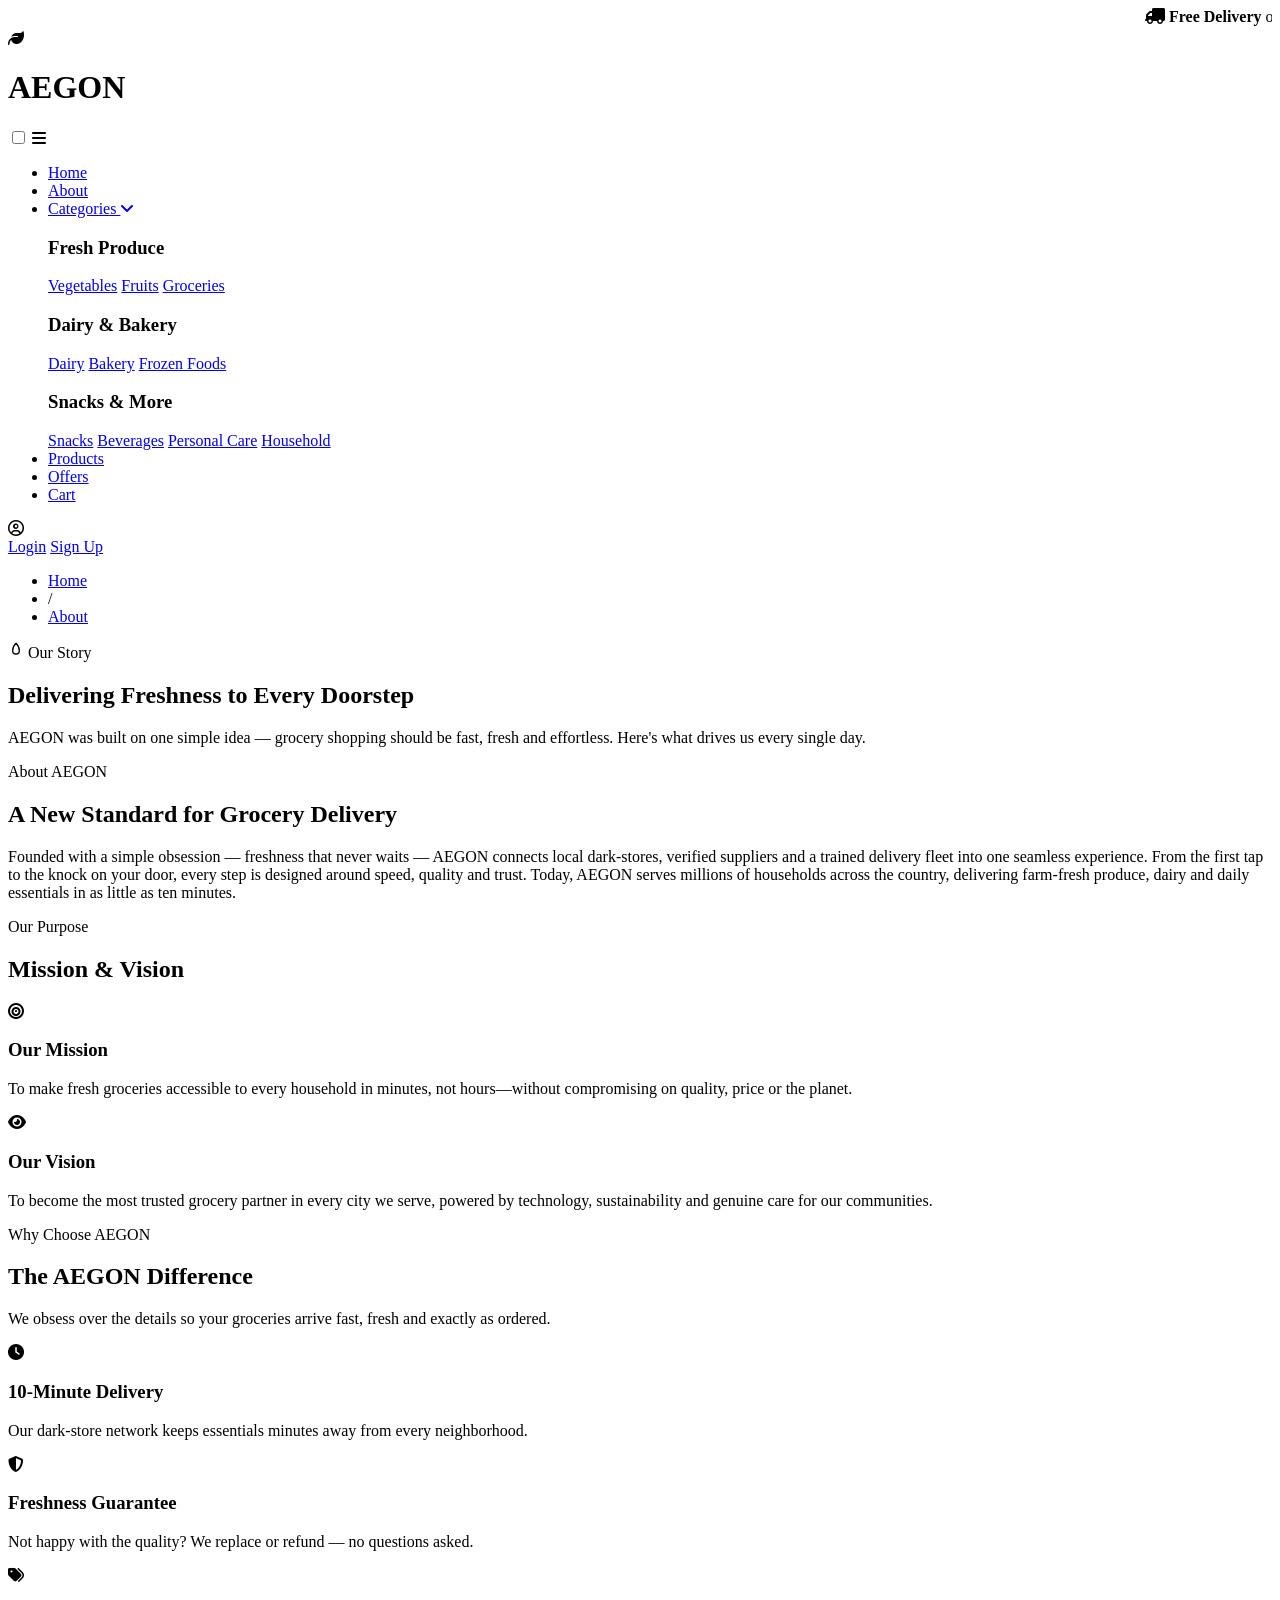
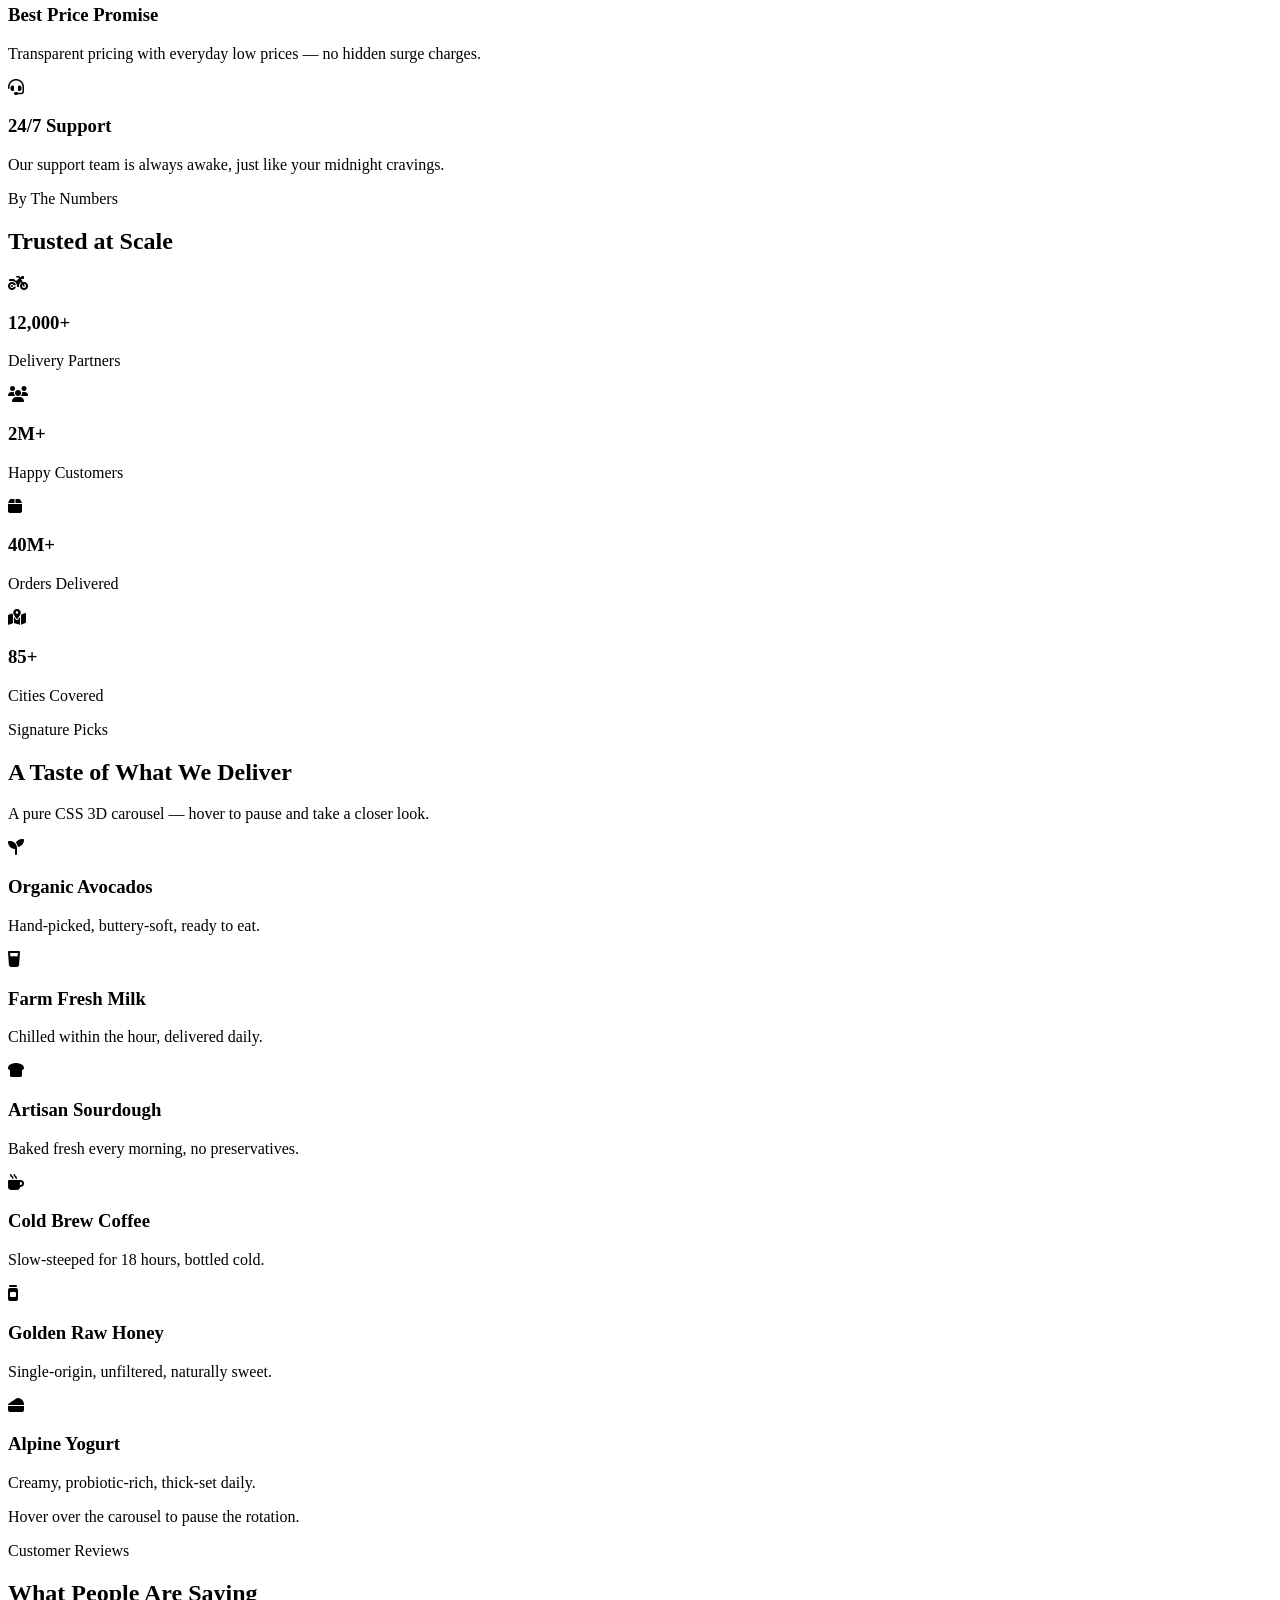
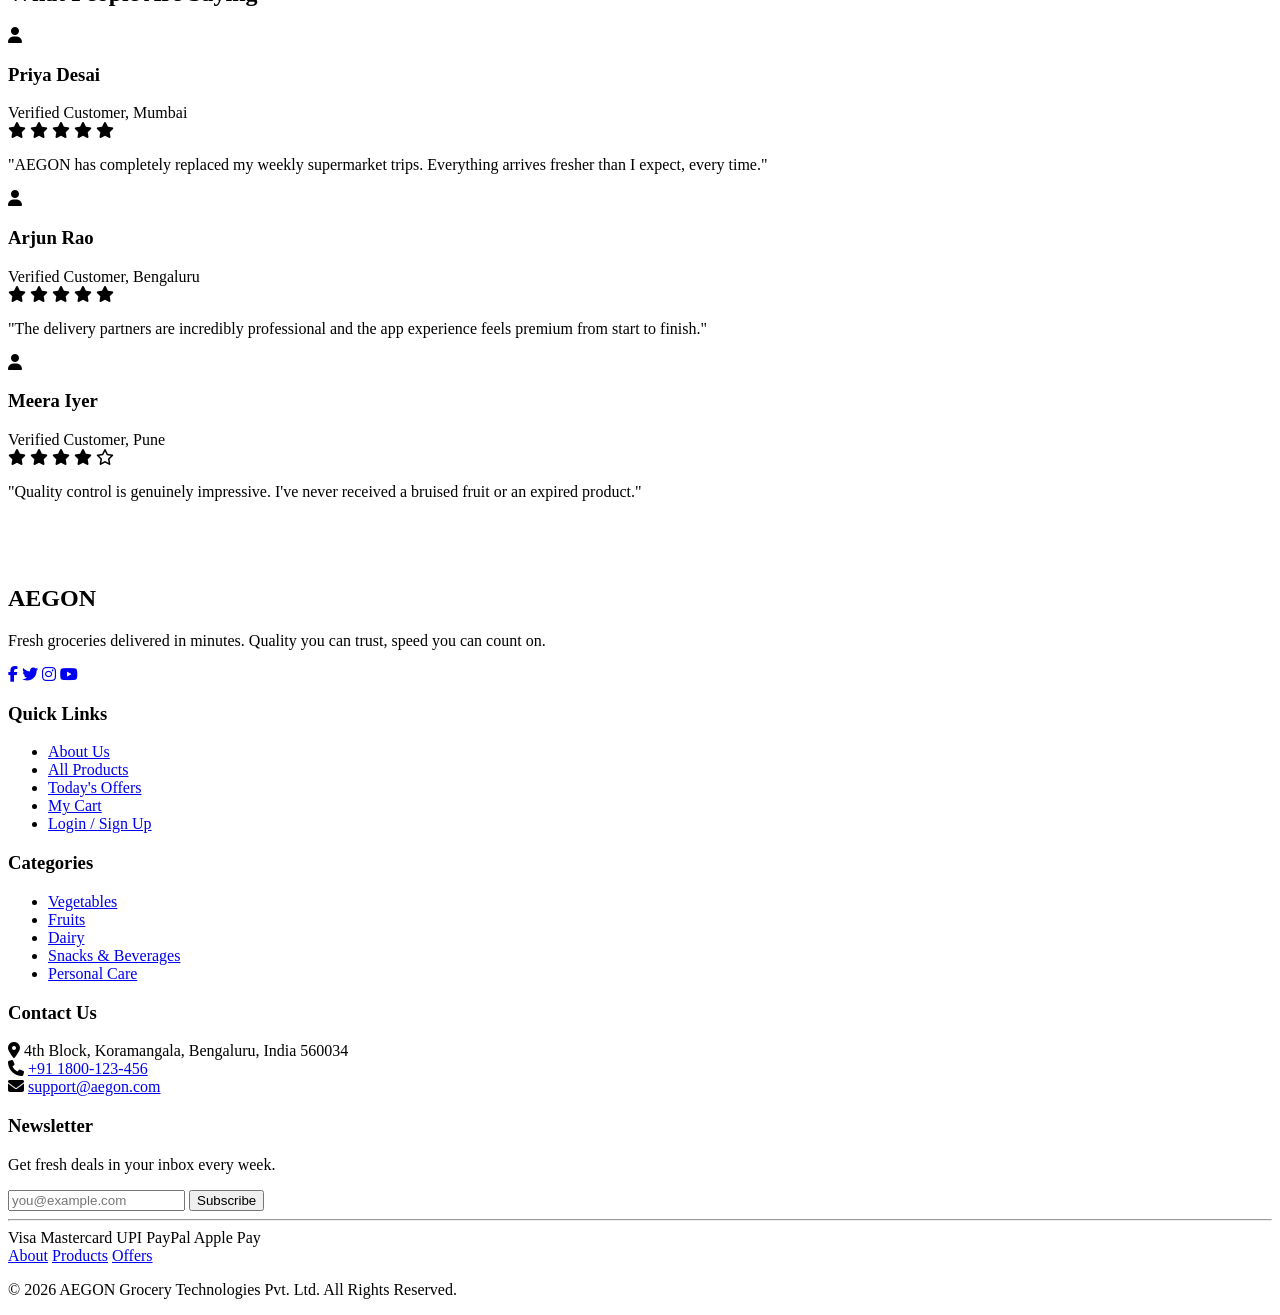
==== html/about.html @ 359d11b5 "added about page html" ====
<!DOCTYPE html>
<html lang="en">

<head>
    <meta charset="UTF-8">
    <meta name="viewport" content="width=device-width, initial-scale=1.0">
    <title>About | AEGON</title>

    <link rel="stylesheet" href="../css/about.css">

    <!-- Font Awesome -->
    <link rel="stylesheet" href="https://cdnjs.cloudflare.com/ajax/libs/font-awesome/6.6.0/css/all.min.css">
</head>

<body>

 <div class="announcement">

    <marquee>

      <i class="fa-solid fa-truck fa-flip-horizontal"></i>

      <strong>Free Delivery</strong>

      on your first order —

      use code

      <strong>WELCOME50</strong>

      for 50% OFF!

    </marquee>

  </div>

  <!-- Header -->

  <header>

    <div class="container">



      <div class="logo">

        <div class="logo-box">

          <i class="fa-solid fa-leaf"></i>

        </div>

        <h1>AEGON</h1>

      </div>


      <input type="checkbox" id="menu">

      <label for="menu" class="menu-btn">

        <i class="fa-solid fa-bars"></i>

      </label>

      <nav>

        <ul>

          <li><a class="active" href="#">Home</a></li>

          <li><a href="./about.html">About</a></li>

          <!-- Categories -->

          <li class="dropdown">

            <a href="#">

              Categories

              <i class="fa-solid fa-angle-down"></i>

            </a>

            <div class="mega-menu">

              <div class="column">

                <h3>Fresh Produce</h3>

                <a href="#">Vegetables</a>

                <a href="#">Fruits</a>

                <a href="#">Groceries</a>

              </div>

              <div class="column">

                <h3>Dairy & Bakery</h3>

                <a href="#">Dairy</a>

                <a href="#">Bakery</a>

                <a href="#">Frozen Foods</a>

              </div>

              <div class="column">

                <h3>Snacks & More</h3>

                <a href="#">Snacks</a>

                <a href="#">Beverages</a>

                <a href="#">Personal Care</a>

                <a href="#">Household</a>

              </div>

            </div>

          </li>

          <li><a href="#">Products</a></li>

          <li><a href="#">Offers</a></li>

          <li><a href="#">Cart</a></li>

        </ul>

      </nav>


      <div class="profile">

        <i class="fa-regular fa-circle-user"></i>

        <div class="profile-menu">

          <a href="#">Login</a>

          <a href="#">Sign Up</a>

        </div>

      </div>

    </div>

  </header>    


    <section class="page-banner" aria-labelledby="about-hero-title">

        <div class="floating-shapes" aria-hidden="true">
            <span class="anim-float-slow shape-primary"></span>
            <span class="anim-float shape-accent"></span>
        </div>

        <div class="container2">

            <ul class="breadcrumb">
                <li><a href="index.html">Home</a></li>
                <li>/</li>
                <li><a href="#about" class="active">About</a></li>
            </ul>

            <div class="hero-eyebrow">
                <svg xmlns="http://www.w3.org/2000/svg" width="16" height="16" viewBox="0 0 24 24" fill="none"
                    stroke="currentColor" stroke-width="2" stroke-linecap="round" stroke-linejoin="round">
                    <path d="M12 2C8 6 7 10 7 13a5 5 0 0 0 10 0c0-3-1-7-5-11z" />
                </svg>

                <span>Our Story</span>
            </div>

            <h1 id="about-hero-title">
                Delivering
                <span class="text-gradient">Freshness</span>
                to Every Doorstep
            </h1>

            <p>
                AEGON was built on one simple idea — grocery shopping should be fast,
                fresh and effortless. Here's what drives us every single day.
            </p>

        </div>

    </section>


    <section class="section" id="about-aegon">

        <div class="container2">

            <div class="section-head">

                <span class="eyebrow">About AEGON</span>

                <h2>A New Standard for Grocery Delivery</h2>

                <p>
                    Founded with a simple obsession — freshness that never waits —
                    AEGON connects local dark-stores, verified suppliers and a trained
                    delivery fleet into one seamless experience. From the first tap to
                    the knock on your door, every step is designed around speed,
                    quality and trust. Today, AEGON serves millions of households
                    across the country, delivering farm-fresh produce, dairy and daily
                    essentials in as little as ten minutes.
                </p>

            </div>

        </div>

    </section>

    <section class="mission-section" id="mission-vision">

        <div class="container2">

            <div class="section-head">
                <span class="eyebrow">Our Purpose</span>
                <h2>Mission & Vision</h2>
            </div>

            <div class="mission-vision">

                <!-- Mission -->

                <div class="card">

                    <div class="icon">
                        <i class="fa-solid fa-bullseye"></i>
                    </div>

                    <h3>Our Mission</h3>

                    <p>
                        To make fresh groceries accessible to every household
                        in minutes, not hours—without compromising on quality,
                        price or the planet.
                    </p>

                </div>

                <!-- Vision -->

                <div class="cards">

                    <div class="icon">
                        <i class="fa-solid fa-eye"></i>
                    </div>

                    <h3>Our Vision</h3>

                    <p>
                        To become the most trusted grocery partner in every city
                        we serve, powered by technology, sustainability and
                        genuine care for our communities.
                    </p>

                </div>

            </div>

        </div>

    </section>


    <section class="why-section" id="why-us">

        <div class="container2">

            <div class="section-head">

                <span class="eyebrow">Why Choose AEGON</span>

                <h2>The AEGON Difference</h2>

                <p>
                    We obsess over the details so your groceries arrive
                    fast, fresh and exactly as ordered.
                </p>

            </div>

            <div class="feature-grid">

                <div class="feature-card">

                    <div class="feature-icon">
                        <i class="fa-solid fa-clock"></i>
                    </div>

                    <h3>10-Minute Delivery</h3>

                    <p>
                        Our dark-store network keeps essentials minutes
                        away from every neighborhood.
                    </p>

                </div>

                <div class="feature-card">

                    <div class="feature-icon">
                        <i class="fa-solid fa-shield-halved"></i>
                    </div>

                    <h3>Freshness Guarantee</h3>

                    <p>
                        Not happy with the quality? We replace or refund —
                        no questions asked.
                    </p>

                </div>

                <div class="feature-card">

                    <div class="feature-icon">
                        <i class="fa-solid fa-tags"></i>
                    </div>

                    <h3>Best Price Promise</h3>

                    <p>
                        Transparent pricing with everyday low prices —
                        no hidden surge charges.
                    </p>

                </div>

                <div class="feature-card">

                    <div class="feature-icon">
                        <i class="fa-solid fa-headset"></i>
                    </div>

                    <h3>24/7 Support</h3>

                    <p>
                        Our support team is always awake,
                        just like your midnight cravings.
                    </p>

                </div>

            </div>

        </div>

    </section>


    <section class="stats-section" id="stats">

        <div class="container2">

            <div class="section-head">

                <span class="eyebrow">By The Numbers</span>

                <h2>Trusted at Scale</h2>

            </div>

            <div class="stats-grid">

                <div class="stat-card">

                    <div class="stat-icon">
                        <i class="fa-solid fa-motorcycle"></i>
                    </div>

                    <h3>12,000+</h3>

                    <p>Delivery Partners</p>

                </div>

                <div class="stat-card">

                    <div class="stat-icon">
                        <i class="fa-solid fa-users"></i>
                    </div>

                    <h3>2M+</h3>

                    <p>Happy Customers</p>

                </div>

                <div class="stat-card">

                    <div class="stat-icon">
                        <i class="fa-solid fa-box"></i>
                    </div>

                    <h3>40M+</h3>

                    <p>Orders Delivered</p>

                </div>

                <div class="stat-card">

                    <div class="stat-icon">
                        <i class="fa-solid fa-map-location-dot"></i>
                    </div>

                    <h3>85+</h3>

                    <p>Cities Covered</p>

                </div>

            </div>

        </div>

    </section>


    <section class="signature-section" id="signature-picks">

        <div class="container2">

            <div class="section-head">

                <span class="eyebrow">Signature Picks</span>

                <h2>A Taste of What We Deliver</h2>

                <p>
                    A pure CSS 3D carousel — hover to pause and
                    take a closer look.
                </p>

            </div>

            <div class="carousel">

                <div class="carousel-box">

                    <div class="carousel-card">
                        <i class="fa-solid fa-seedling"></i>
                        <h3>Organic Avocados</h3>
                        <p>Hand-picked, buttery-soft, ready to eat.</p>
                    </div>

                    <div class="carousel-card">
                        <i class="fa-solid fa-glass-water"></i>
                        <h3>Farm Fresh Milk</h3>
                        <p>Chilled within the hour, delivered daily.</p>
                    </div>

                    <div class="carousel-card">
                        <i class="fa-solid fa-bread-slice"></i>
                        <h3>Artisan Sourdough</h3>
                        <p>Baked fresh every morning, no preservatives.</p>
                    </div>

                    <div class="carousel-card">
                        <i class="fa-solid fa-mug-hot"></i>
                        <h3>Cold Brew Coffee</h3>
                        <p>Slow-steeped for 18 hours, bottled cold.</p>
                    </div>

                    <div class="carousel-card">
                        <i class="fa-solid fa-jar"></i>
                        <h3>Golden Raw Honey</h3>
                        <p>Single-origin, unfiltered, naturally sweet.</p>
                    </div>

                    <div class="carousel-card">
                        <i class="fa-solid fa-cheese"></i>
                        <h3>Alpine Yogurt</h3>
                        <p>Creamy, probiotic-rich, thick-set daily.</p>
                    </div>

                </div>

            </div>

            <p class="carousel-hint">
                Hover over the carousel to pause the rotation.
            </p>

        </div>

    </section>


    <section class="reviews-section" id="reviews">

        <div class="container2">

            <div class="section-head">

                <span class="eyebrow">Customer Reviews</span>

                <h2>What People Are Saying</h2>

            </div>

            <div class="review-grid">

                <!-- Review 1 -->

                <div class="review-card">

                    <div class="review-header">

                        <div class="review-avatar">
                            <i class="fa-solid fa-user"></i>
                        </div>

                        <div>
                            <h3>Priya Desai</h3>
                            <span>Verified Customer, Mumbai</span>
                        </div>

                    </div>

                    <div class="review-stars">
                        <i class="fa-solid fa-star"></i>
                        <i class="fa-solid fa-star"></i>
                        <i class="fa-solid fa-star"></i>
                        <i class="fa-solid fa-star"></i>
                        <i class="fa-solid fa-star"></i>
                    </div>

                    <p>
                        "AEGON has completely replaced my weekly supermarket trips.
                        Everything arrives fresher than I expect, every time."
                    </p>

                </div>

                <!-- Review 2 -->

                <div class="review-card">

                    <div class="review-header">

                        <div class="review-avatar">
                            <i class="fa-solid fa-user"></i>
                        </div>

                        <div>
                            <h3>Arjun Rao</h3>
                            <span>Verified Customer, Bengaluru</span>
                        </div>

                    </div>

                    <div class="review-stars">
                        <i class="fa-solid fa-star"></i>
                        <i class="fa-solid fa-star"></i>
                        <i class="fa-solid fa-star"></i>
                        <i class="fa-solid fa-star"></i>
                        <i class="fa-solid fa-star"></i>
                    </div>

                    <p>
                        "The delivery partners are incredibly professional and
                        the app experience feels premium from start to finish."
                    </p>

                </div>

                <!-- Review 3 -->

                <div class="review-card">

                    <div class="review-header">

                        <div class="review-avatar">
                            <i class="fa-solid fa-user"></i>
                        </div>

                        <div>
                            <h3>Meera Iyer</h3>
                            <span>Verified Customer, Pune</span>
                        </div>

                    </div>

                    <div class="review-stars">
                        <i class="fa-solid fa-star"></i>
                        <i class="fa-solid fa-star"></i>
                        <i class="fa-solid fa-star"></i>
                        <i class="fa-solid fa-star"></i>
                        <i class="fa-regular fa-star"></i>
                    </div>

                    <p>
                        "Quality control is genuinely impressive.
                        I've never received a bruised fruit or an expired product."
                    </p>

                </div>

            </div>

        </div>

    </section>


    <footer class="footer">
    <a href="#top" class="back-to-top" aria-label="Back to top">
    <svg class="icon" width="20" height="20" aria-hidden="true" style="transform:rotate(-90deg);"><use href="#icon-arrow-right"></use></svg>
  </a>

    <div class="container2 footer-grid">

      <!-- Logo -->

      <div class="footer-col">

        <div class="footer-logo">
          <span class="navbar__brand-mark" aria-hidden="true">
            <svg class="icon" width="20" height="20"><use href="#icon-leaf"></use></svg>
          </span>
          <h2>AEGON</h2>
        </div>

        <p>
          Fresh groceries delivered in minutes.
          Quality you can trust, speed you can count on.
        </p>

        <div class="social-links">

          <a href="#"><i class="fab fa-facebook-f"></i></a>

          <a href="#"><i class="fab fa-twitter"></i></a>

          <a href="#"><i class="fab fa-instagram"></i></a>

          <a href="#"><i class="fab fa-youtube"></i></a>

        </div>

      </div>

      <!-- Quick Links -->

      <div class="footer-col">

        <h3>Quick Links</h3>

        <ul>

          <li><a href="about.html">About Us</a></li>

          <li><a href="products.html">All Products</a></li>

          <li><a href="offer.html">Today's Offers</a></li>

          <li><a href="cart.html">My Cart</a></li>

          <li><a href="login.html">Login / Sign Up</a></li>

        </ul>

      </div>

      <!-- Categories -->

      <div class="footer-col">

        <h3>Categories</h3>

        <ul>

          <li><a href="#">Vegetables</a></li>

          <li><a href="#">Fruits</a></li>

          <li><a href="#">Dairy</a></li>

          <li><a href="#">Snacks & Beverages</a></li>

          <li><a href="#">Personal Care</a></li>

        </ul>

      </div>

      <!-- Contact -->

      <div class="footer-col">

        <h3>Contact Us</h3>

        <div class="contact-item">

          <i class="fa-solid fa-location-dot"></i>

          <span>
            4th Block, Koramangala,
            Bengaluru, India 560034
          </span>

        </div>

        <div class="contact-item">

          <i class="fa-solid fa-phone"></i>

          <a href="tel:+911800123456">
            +91 1800-123-456
          </a>

        </div>

        <div class="contact-item">

          <i class="fa-solid fa-envelope"></i>

          <a href="mailto:support@aegon.com">
            support@aegon.com
          </a>

        </div>

      </div>

      <!-- Newsletter -->

      <div class="footer-col">

        <h3>Newsletter</h3>

        <p>Get fresh deals in your inbox every week.</p>

        <form class="newsletter">

          <input type="email" placeholder="you@example.com" required>

          <button type="submit">
            Subscribe
          </button>

        </form>

      </div>

    </div>

    <hr>

    <div class="container2 footer-bottom">

      <div class="payments">

        <span>Visa</span>

        <span>Mastercard</span>

        <span>UPI</span>

        <span>PayPal</span>

        <span>Apple Pay</span>

      </div>

      <div class="footer-menu">

        <a href="about.html">About</a>

        <a href="products.html">Products</a>

        <a href="offer.html">Offers</a>

      </div>

      <p>
        © 2026 AEGON Grocery Technologies Pvt. Ltd.
        All Rights Reserved.
      </p>

    </div>

  </footer>


</body>

</html>
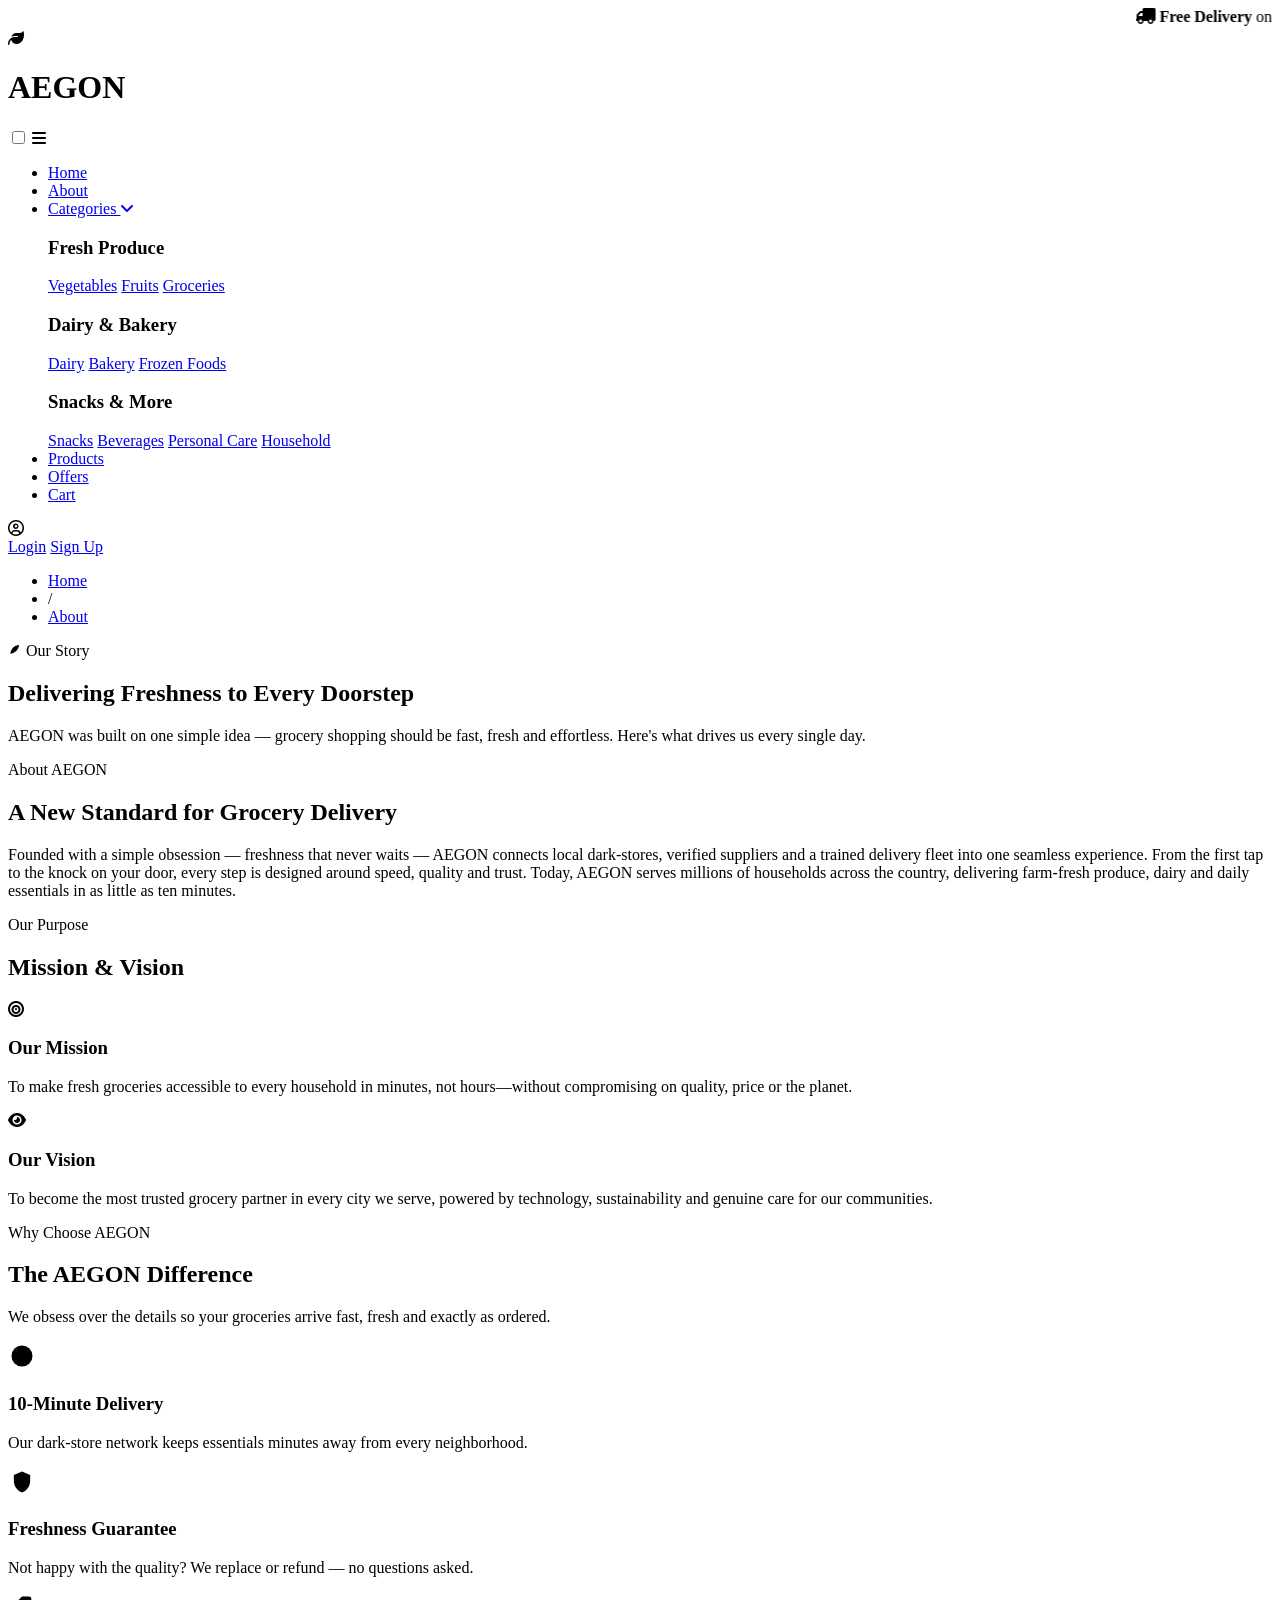
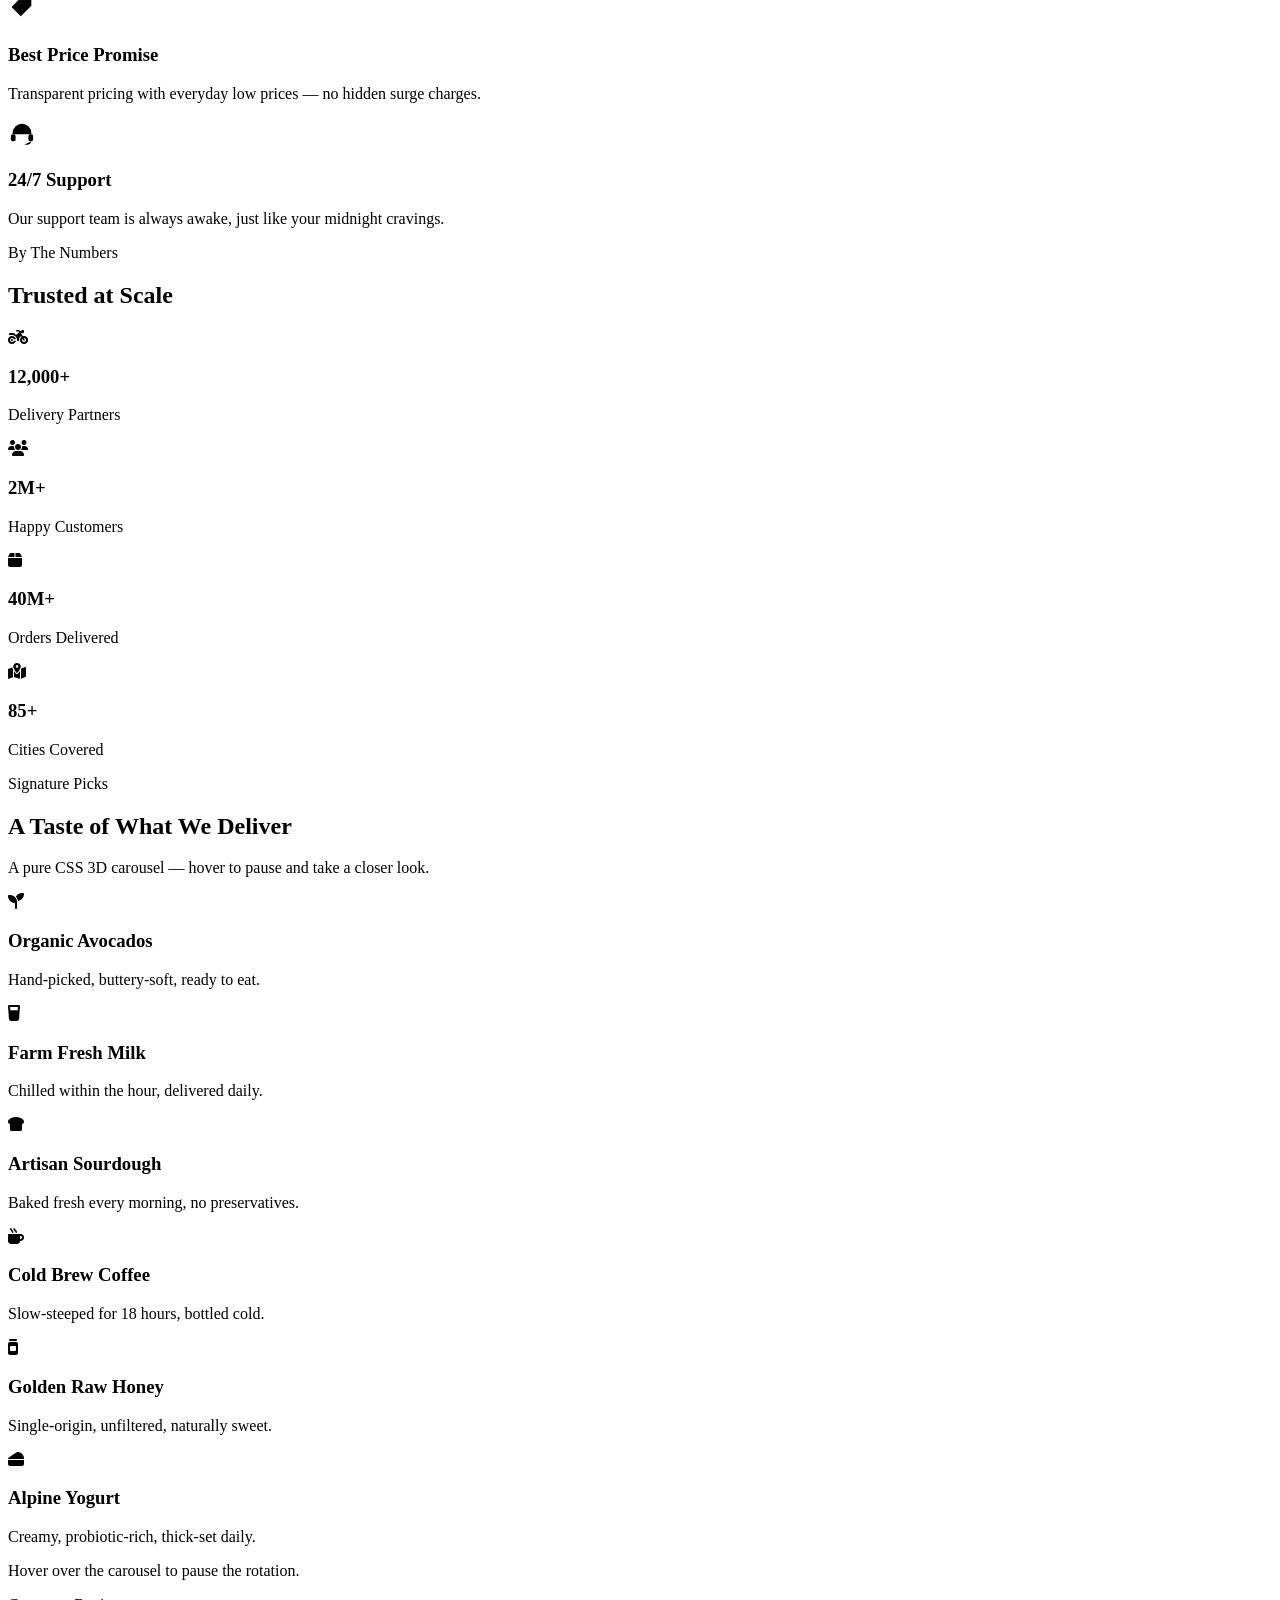
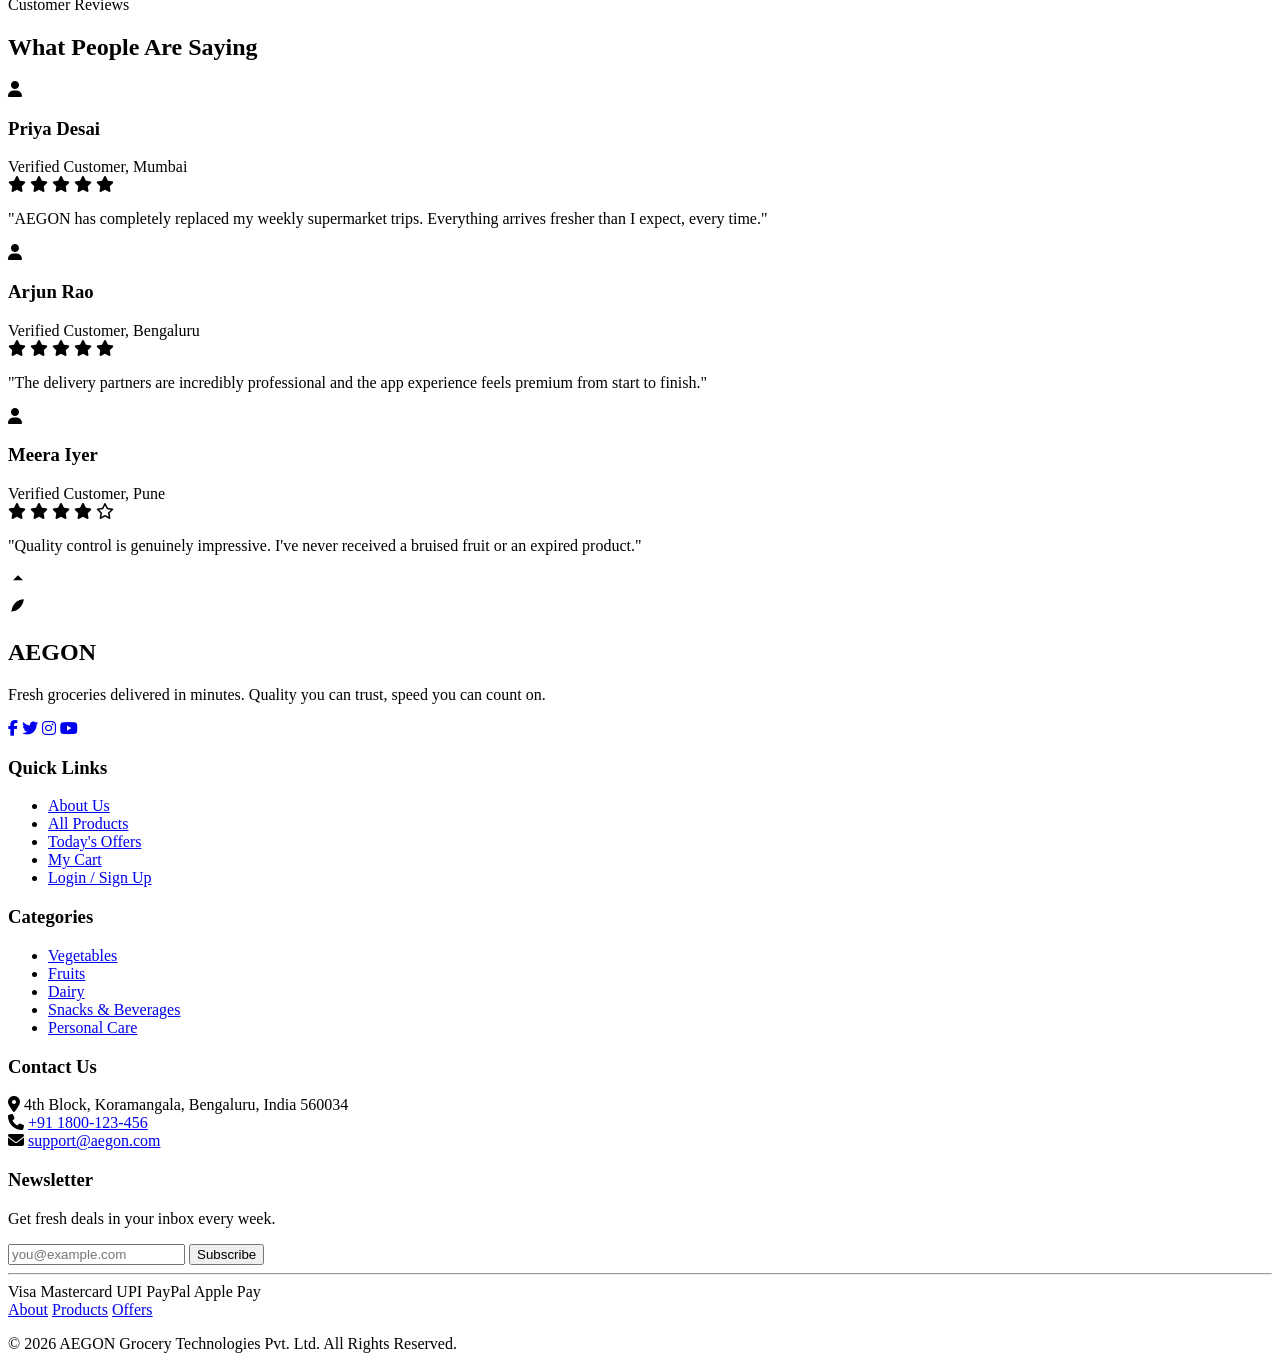
==== commit d0236e7c: "added html page" ====
--- a/html/about.html
+++ b/html/about.html
@@ -11,150 +11,290 @@
     <!-- Font Awesome -->
     <link rel="stylesheet" href="https://cdnjs.cloudflare.com/ajax/libs/font-awesome/6.6.0/css/all.min.css">
 </head>
+<svg style="position:absolute; width:0; height:0; overflow:hidden;">
+    <defs>
+        <symbol id="icon-location" viewBox="0 0 24 24">
+            <path d="M12 21s7-7.2 7-12a7 7 0 1 0-14 0c0 4.8 7 12 7 12Z" />
+            <circle cx="12" cy="9" r="2.5" />
+        </symbol>
+        <symbol id="icon-chevron-down" viewBox="0 0 24 24">
+            <path d="M6 9l6 6 6-6" />
+        </symbol>
+        <symbol id="icon-search" viewBox="0 0 24 24">
+            <circle cx="11" cy="11" r="7" />
+            <path d="M21 21l-4.3-4.3" />
+        </symbol>
+        <symbol id="icon-heart" viewBox="0 0 24 24">
+            <path
+                d="M12 20.5s-7.5-4.6-9.8-9.2C.6 7.8 2.4 4 6.2 4c2.1 0 3.6 1.2 4.5 2.6C11.5 5.2 13 4 15.1 4c3.8 0 5.6 3.8 4 7.3-2.3 4.6-9.8 9.2-9.8 9.2Z" />
+        </symbol>
+        <symbol id="icon-cart" viewBox="0 0 24 24">
+            <circle cx="9" cy="21" r="1.4" />
+            <circle cx="18" cy="21" r="1.4" />
+            <path d="M2 3h2l2.6 12.6a2 2 0 0 0 2 1.6h8.8a2 2 0 0 0 2-1.6L21 8H6" />
+        </symbol>
+        <symbol id="icon-user" viewBox="0 0 24 24">
+            <circle cx="12" cy="8" r="4" />
+            <path d="M4 21c1.5-4.5 5-6 8-6s6.5 1.5 8 6" />
+        </symbol>
+        <symbol id="icon-star" viewBox="0 0 24 24">
+            <path d="M12 2.5l2.9 6 6.6.8-4.8 4.6 1.2 6.6L12 17.6l-5.9 3 1.2-6.6-4.8-4.6 6.6-.8Z" />
+        </symbol>
+        <symbol id="icon-menu" viewBox="0 0 24 24">
+            <path d="M3 6h18M3 12h18M3 18h18" />
+        </symbol>
+        <symbol id="icon-close" viewBox="0 0 24 24">
+            <path d="M6 6l12 12M18 6L6 18" />
+        </symbol>
+        <symbol id="icon-check" viewBox="0 0 24 24">
+            <path d="M5 13l4 4L19 7" />
+        </symbol>
+        <symbol id="icon-truck" viewBox="0 0 24 24">
+            <path d="M2 7h11v9H2z" />
+            <path d="M13 10h4l4 3v3h-8z" />
+            <circle cx="7" cy="18" r="1.6" />
+            <circle cx="17.5" cy="18" r="1.6" />
+        </symbol>
+        <symbol id="icon-shield" viewBox="0 0 24 24">
+            <path d="M12 3l7 3v5c0 5-3 8.5-7 10-4-1.5-7-5-7-10V6Z" />
+            <path d="M9 12l2 2 4-4" />
+        </symbol>
+        <symbol id="icon-tag" viewBox="0 0 24 24">
+            <path d="M12 3h6a2 2 0 0 1 2 2v6l-9 9-8-8 9-9Z" />
+            <circle cx="15" cy="7" r="1.4" />
+        </symbol>
+        <symbol id="icon-headset" viewBox="0 0 24 24">
+            <path d="M4 13v-1a8 8 0 0 1 16 0v1" />
+            <rect x="2.5" y="13" width="4" height="6" rx="1.5" />
+            <rect x="17.5" y="13" width="4" height="6" rx="1.5" />
+            <path d="M20 19a4 4 0 0 1-4 3h-2" />
+        </symbol>
+        <symbol id="icon-instagram" viewBox="0 0 24 24">
+            <rect x="3" y="3" width="18" height="18" rx="5" />
+            <circle cx="12" cy="12" r="4" />
+            <circle cx="17.3" cy="6.7" r="1" />
+        </symbol>
+        <symbol id="icon-facebook" viewBox="0 0 24 24">
+            <path d="M14 9h3V5h-3a4 4 0 0 0-4 4v2H7v4h3v6h4v-6h3l1-4h-4v-2c0-.6.4-1 1-1Z" />
+        </symbol>
+        <symbol id="icon-twitter" viewBox="0 0 24 24">
+            <path
+                d="M21 5.5c-.8.4-1.6.6-2.5.8a4.3 4.3 0 0 0-7.3 3.9A12.2 12.2 0 0 1 2.5 4.9a4.3 4.3 0 0 0 1.3 5.7c-.7 0-1.4-.2-2-.5v.1a4.3 4.3 0 0 0 3.4 4.2c-.6.2-1.3.2-2 .1a4.3 4.3 0 0 0 4 3A8.6 8.6 0 0 1 1 19.5 12.2 12.2 0 0 0 7.6 21.5c7.9 0 12.3-6.6 12.3-12.3v-.6c.8-.6 1.6-1.4 2.1-2.3Z" />
+        </symbol>
+        <symbol id="icon-youtube" viewBox="0 0 24 24">
+            <rect x="2" y="5" width="20" height="14" rx="4" />
+            <path d="M10 9l6 3-6 3Z" />
+        </symbol>
+        <symbol id="icon-apple" viewBox="0 0 24 24">
+            <path
+                d="M16.4 2.4c.1 1-.3 2-.9 2.7-.6.7-1.6 1.3-2.6 1.2-.1-1 .4-2 1-2.7.6-.7 1.6-1.2 2.5-1.2ZM19.8 17c-.5 1.1-.8 1.6-1.4 2.6-.9 1.4-2.2 3.1-3.7 3.1-1.4 0-1.7-.9-3.5-.9-1.8 0-2.2.9-3.5.9-1.5 0-2.7-1.5-3.6-2.9C2 16.9 1.5 12.6 3.3 10c1.1-1.6 2.7-2.6 4.2-2.6 1.5 0 2.4.9 3.6.9 1.2 0 1.9-.9 3.6-.9 1.3 0 2.7.7 3.7 1.9-3.3 1.8-2.7 6.4 1.4 7.7Z" />
+        </symbol>
+        <symbol id="icon-play" viewBox="0 0 24 24">
+            <path d="M5 3.5v17l14-8.5Z" />
+        </symbol>
+        <symbol id="icon-arrow-right" viewBox="0 0 24 24">
+            <path d="M5 12h14M13 6l6 6-6 6" />
+        </symbol>
+        <symbol id="icon-leaf" viewBox="0 0 24 24">
+            <path d="M4 20c8-1 14-7 15-15C11 5 5 11 4 20Z" />
+        </symbol>
+        <symbol id="icon-clock" viewBox="0 0 24 24">
+            <circle cx="12" cy="12" r="9" />
+            <path d="M12 7v5l3.5 2" />
+        </symbol>
+        <symbol id="icon-percent" viewBox="0 0 24 24">
+            <circle cx="7" cy="7" r="2.3" />
+            <circle cx="17" cy="17" r="2.3" />
+            <path d="M18 6L6 18" />
+        </symbol>
+        <symbol id="icon-basket" viewBox="0 0 24 24">
+            <path d="M4 9h16l-1.6 10.2a2 2 0 0 1-2 1.8H7.6a2 2 0 0 1-2-1.8Z" />
+            <path d="M8 9V7a4 4 0 0 1 8 0v2" />
+        </symbol>
+        <symbol id="icon-carrot" viewBox="0 0 24 24">
+            <path d="M9 21c6-1 11-6 12-12-4 .5-7 2-9 5-2-1-4-1-6 1 1 2 1 4 3 6Z" />
+            <path d="M15 3l2 2M18 4l2 2M13 5l1.5 1.5" />
+        </symbol>
+        <symbol id="icon-milk" viewBox="0 0 24 24">
+            <path d="M9 3h6v3l2 3v10a2 2 0 0 1-2 2H9a2 2 0 0 1-2-2V9l2-3Z" />
+            <path d="M7.5 13h9" />
+        </symbol>
+        <symbol id="icon-bread" viewBox="0 0 24 24">
+            <path d="M4 12c0-4 3-8 8-8s8 4 8 8-2 4-8 4-8 0-8-4Z" />
+            <path d="M9 9v6M12 8v7M15 9v6" />
+        </symbol>
+        <symbol id="icon-chips" viewBox="0 0 24 24">
+            <path d="M6 3h12l1.5 15a2 2 0 0 1-2 2.2H6.5a2 2 0 0 1-2-2.2Z" />
+            <path d="M9 3v4M15 3v4" />
+        </symbol>
+        <symbol id="icon-bottle" viewBox="0 0 24 24">
+            <path d="M10 2h4v3l1.5 2.5V20a2 2 0 0 1-2 2h-3a2 2 0 0 1-2-2V7.5L10 5Z" />
+        </symbol>
+        <symbol id="icon-soap" viewBox="0 0 24 24">
+            <rect x="6" y="8" width="12" height="13" rx="3" />
+            <path d="M9 8V6a3 3 0 0 1 6 0v2" />
+        </symbol>
+        <symbol id="icon-home" viewBox="0 0 24 24">
+            <path d="M4 11l8-7 8 7" />
+            <path d="M6 10v9a1 1 0 0 0 1 1h10a1 1 0 0 0 1-1v-9" />
+        </symbol>
+        <symbol id="icon-fish" viewBox="0 0 24 24">
+            <path d="M3 12c4-5 12-6 18-2-6 4-14 3-18-2Z" />
+        </symbol>
+        <symbol id="icon-mail" viewBox="0 0 24 24">
+            <rect x="3" y="5" width="18" height="14" rx="2" />
+            <path d="M4 6l8 7 8-7" />
+        </symbol>
+        <symbol id="icon-phone" viewBox="0 0 24 24">
+            <path
+                d="M6 3h3l1.5 4-2 2a13 13 0 0 0 6.5 6.5l2-2 4 1.5v3a2 2 0 0 1-2.2 2C10.6 20.5 3.5 13.4 4 5.2A2 2 0 0 1 6 3Z" />
+        </symbol>
+    </defs>
+</svg>
 
 <body>
 
- <div class="announcement">
-
-    <marquee>
-
-      <i class="fa-solid fa-truck fa-flip-horizontal"></i>
-
-      <strong>Free Delivery</strong>
-
-      on your first order —
-
-      use code
-
-      <strong>WELCOME50</strong>
-
-      for 50% OFF!
-
-    </marquee>
-
-  </div>
-
-  <!-- Header -->
-
-  <header>
-
-    <div class="container">
-
-
-
-      <div class="logo">
-
-        <div class="logo-box">
-
-          <i class="fa-solid fa-leaf"></i>
-
-        </div>
-
-        <h1>AEGON</h1>
-
-      </div>
-
-
-      <input type="checkbox" id="menu">
-
-      <label for="menu" class="menu-btn">
-
-        <i class="fa-solid fa-bars"></i>
-
-      </label>
-
-      <nav>
-
-        <ul>
-
-          <li><a class="active" href="#">Home</a></li>
-
-          <li><a href="./about.html">About</a></li>
-
-          <!-- Categories -->
-
-          <li class="dropdown">
-
-            <a href="#">
-
-              Categories
-
-              <i class="fa-solid fa-angle-down"></i>
-
-            </a>
-
-            <div class="mega-menu">
-
-              <div class="column">
-
-                <h3>Fresh Produce</h3>
-
-                <a href="#">Vegetables</a>
-
-                <a href="#">Fruits</a>
-
-                <a href="#">Groceries</a>
-
-              </div>
-
-              <div class="column">
-
-                <h3>Dairy & Bakery</h3>
-
-                <a href="#">Dairy</a>
-
-                <a href="#">Bakery</a>
-
-                <a href="#">Frozen Foods</a>
-
-              </div>
-
-              <div class="column">
-
-                <h3>Snacks & More</h3>
-
-                <a href="#">Snacks</a>
-
-                <a href="#">Beverages</a>
-
-                <a href="#">Personal Care</a>
-
-                <a href="#">Household</a>
-
-              </div>
-
-            </div>
-
-          </li>
-
-          <li><a href="#">Products</a></li>
-
-          <li><a href="#">Offers</a></li>
-
-          <li><a href="#">Cart</a></li>
-
-        </ul>
-
-      </nav>
-
-
-      <div class="profile">
-
-        <i class="fa-regular fa-circle-user"></i>
-
-        <div class="profile-menu">
-
-          <a href="#">Login</a>
-
-          <a href="#">Sign Up</a>
-
-        </div>
-
-      </div>
+    <div class="announcement">
+
+        <marquee>
+
+            <i class="fa-solid fa-truck fa-flip-horizontal"></i>
+
+            <strong>Free Delivery</strong>
+
+            on your first order —
+
+            use code
+
+            <strong>WELCOME50</strong>
+
+            for 50% OFF!
+
+        </marquee>
 
     </div>
 
-  </header>    
+    <!-- Header -->
+
+    <header>
+
+        <div class="container">
+
+
+
+            <div class="logo">
+
+                <div class="logo-box">
+
+                    <i class="fa-solid fa-leaf"></i>
+
+                </div>
+
+                <h1>AEGON</h1>
+
+            </div>
+
+
+            <input type="checkbox" id="menu">
+
+            <label for="menu" class="menu-btn">
+
+                <i class="fa-solid fa-bars"></i>
+
+            </label>
+
+            <nav>
+
+                <ul>
+
+                    <li><a class="active" href="#">Home</a></li>
+
+                    <li><a href="./about.html">About</a></li>
+
+                    <!-- Categories -->
+
+                    <li class="dropdown">
+
+                        <a href="#">
+
+                            Categories
+
+                            <i class="fa-solid fa-angle-down"></i>
+
+                        </a>
+
+                        <div class="mega-menu">
+
+                            <div class="column">
+
+                                <h3>Fresh Produce</h3>
+
+                                <a href="#">Vegetables</a>
+
+                                <a href="#">Fruits</a>
+
+                                <a href="#">Groceries</a>
+
+                            </div>
+
+                            <div class="column">
+
+                                <h3>Dairy & Bakery</h3>
+
+                                <a href="#">Dairy</a>
+
+                                <a href="#">Bakery</a>
+
+                                <a href="#">Frozen Foods</a>
+
+                            </div>
+
+                            <div class="column">
+
+                                <h3>Snacks & More</h3>
+
+                                <a href="#">Snacks</a>
+
+                                <a href="#">Beverages</a>
+
+                                <a href="#">Personal Care</a>
+
+                                <a href="#">Household</a>
+
+                            </div>
+
+                        </div>
+
+                    </li>
+
+                    <li><a href="#">Products</a></li>
+
+                    <li><a href="#">Offers</a></li>
+
+                    <li><a href="#">Cart</a></li>
+
+                </ul>
+
+            </nav>
+
+
+            <div class="profile">
+
+                <i class="fa-regular fa-circle-user"></i>
+
+                <div class="profile-menu">
+
+                    <a href="#">Login</a>
+
+                    <a href="#">Sign Up</a>
+
+                </div>
+
+            </div>
+
+        </div>
+
+    </header>
 
 
     <section class="page-banner" aria-labelledby="about-hero-title">
@@ -173,11 +313,9 @@
             </ul>
 
             <div class="hero-eyebrow">
-                <svg xmlns="http://www.w3.org/2000/svg" width="16" height="16" viewBox="0 0 24 24" fill="none"
-                    stroke="currentColor" stroke-width="2" stroke-linecap="round" stroke-linejoin="round">
-                    <path d="M12 2C8 6 7 10 7 13a5 5 0 0 0 10 0c0-3-1-7-5-11z" />
+                <svg class="icon" width="14" height="14" aria-hidden="true">
+                    <use href="#icon-leaf"></use>
                 </svg>
-
                 <span>Our Story</span>
             </div>
 
@@ -299,7 +437,9 @@
                 <div class="feature-card">
 
                     <div class="feature-icon">
-                        <i class="fa-solid fa-clock"></i>
+                        <span class="feature-card__icon"><svg class="icon" width="28" height="28" aria-hidden="true">
+                                <use href="#icon-clock"></use>
+                            </svg></span>
                     </div>
 
                     <h3>10-Minute Delivery</h3>
@@ -314,7 +454,9 @@
                 <div class="feature-card">
 
                     <div class="feature-icon">
-                        <i class="fa-solid fa-shield-halved"></i>
+                        <svg class="icon" width="28" height="28" aria-hidden="true">
+                            <use href="#icon-shield"></use>
+                        </svg>
                     </div>
 
                     <h3>Freshness Guarantee</h3>
@@ -329,7 +471,9 @@
                 <div class="feature-card">
 
                     <div class="feature-icon">
-                        <i class="fa-solid fa-tags"></i>
+                        <svg class="icon" width="28" height="28" aria-hidden="true">
+                            <use href="#icon-tag"></use>
+                        </svg>
                     </div>
 
                     <h3>Best Price Promise</h3>
@@ -344,7 +488,9 @@
                 <div class="feature-card">
 
                     <div class="feature-icon">
-                        <i class="fa-solid fa-headset"></i>
+                        <svg class="icon" width="28" height="28" aria-hidden="true">
+                            <use href="#icon-headset"></use>
+                        </svg>
                     </div>
 
                     <h3>24/7 Support</h3>
@@ -620,183 +766,187 @@
 
 
     <footer class="footer">
-    <a href="#top" class="back-to-top" aria-label="Back to top">
-    <svg class="icon" width="20" height="20" aria-hidden="true" style="transform:rotate(-90deg);"><use href="#icon-arrow-right"></use></svg>
-  </a>
-
-    <div class="container2 footer-grid">
-
-      <!-- Logo -->
-
-      <div class="footer-col">
-
-        <div class="footer-logo">
-          <span class="navbar__brand-mark" aria-hidden="true">
-            <svg class="icon" width="20" height="20"><use href="#icon-leaf"></use></svg>
-          </span>
-          <h2>AEGON</h2>
-        </div>
-
-        <p>
-          Fresh groceries delivered in minutes.
-          Quality you can trust, speed you can count on.
-        </p>
-
-        <div class="social-links">
-
-          <a href="#"><i class="fab fa-facebook-f"></i></a>
-
-          <a href="#"><i class="fab fa-twitter"></i></a>
-
-          <a href="#"><i class="fab fa-instagram"></i></a>
-
-          <a href="#"><i class="fab fa-youtube"></i></a>
-
-        </div>
-
-      </div>
-
-      <!-- Quick Links -->
-
-      <div class="footer-col">
-
-        <h3>Quick Links</h3>
-
-        <ul>
-
-          <li><a href="about.html">About Us</a></li>
-
-          <li><a href="products.html">All Products</a></li>
-
-          <li><a href="offer.html">Today's Offers</a></li>
-
-          <li><a href="cart.html">My Cart</a></li>
-
-          <li><a href="login.html">Login / Sign Up</a></li>
-
-        </ul>
-
-      </div>
-
-      <!-- Categories -->
-
-      <div class="footer-col">
-
-        <h3>Categories</h3>
-
-        <ul>
-
-          <li><a href="#">Vegetables</a></li>
-
-          <li><a href="#">Fruits</a></li>
-
-          <li><a href="#">Dairy</a></li>
-
-          <li><a href="#">Snacks & Beverages</a></li>
-
-          <li><a href="#">Personal Care</a></li>
-
-        </ul>
-
-      </div>
-
-      <!-- Contact -->
-
-      <div class="footer-col">
-
-        <h3>Contact Us</h3>
-
-        <div class="contact-item">
-
-          <i class="fa-solid fa-location-dot"></i>
-
-          <span>
-            4th Block, Koramangala,
-            Bengaluru, India 560034
-          </span>
-
-        </div>
-
-        <div class="contact-item">
-
-          <i class="fa-solid fa-phone"></i>
-
-          <a href="tel:+911800123456">
-            +91 1800-123-456
-          </a>
-
-        </div>
-
-        <div class="contact-item">
-
-          <i class="fa-solid fa-envelope"></i>
-
-          <a href="mailto:support@aegon.com">
-            support@aegon.com
-          </a>
-
-        </div>
-
-      </div>
-
-      <!-- Newsletter -->
-
-      <div class="footer-col">
-
-        <h3>Newsletter</h3>
-
-        <p>Get fresh deals in your inbox every week.</p>
-
-        <form class="newsletter">
-
-          <input type="email" placeholder="you@example.com" required>
-
-          <button type="submit">
-            Subscribe
-          </button>
-
-        </form>
-
-      </div>
-
-    </div>
-
-    <hr>
-
-    <div class="container2 footer-bottom">
-
-      <div class="payments">
-
-        <span>Visa</span>
-
-        <span>Mastercard</span>
-
-        <span>UPI</span>
-
-        <span>PayPal</span>
-
-        <span>Apple Pay</span>
-
-      </div>
-
-      <div class="footer-menu">
-
-        <a href="about.html">About</a>
-
-        <a href="products.html">Products</a>
-
-        <a href="offer.html">Offers</a>
-
-      </div>
-
-      <p>
-        © 2026 AEGON Grocery Technologies Pvt. Ltd.
-        All Rights Reserved.
-      </p>
-
-    </div>
-
-  </footer>
+        <a href="#top" class="back-to-top" aria-label="Back to top">
+            <svg class="icon" width="20" height="20" aria-hidden="true" style="transform:rotate(-90deg);">
+                <use href="#icon-arrow-right"></use>
+            </svg>
+        </a>
+
+        <div class="container2 footer-grid">
+
+            <!-- Logo -->
+
+            <div class="footer-col">
+
+                <div class="footer-logo">
+                    <span class="navbar__brand-mark" aria-hidden="true">
+                        <svg class="icon" width="20" height="20">
+                            <use href="#icon-leaf"></use>
+                        </svg>
+                    </span>
+                    <h2>AEGON</h2>
+                </div>
+
+                <p>
+                    Fresh groceries delivered in minutes.
+                    Quality you can trust, speed you can count on.
+                </p>
+
+                <div class="social-links">
+
+                    <a href="#"><i class="fab fa-facebook-f"></i></a>
+
+                    <a href="#"><i class="fab fa-twitter"></i></a>
+
+                    <a href="#"><i class="fab fa-instagram"></i></a>
+
+                    <a href="#"><i class="fab fa-youtube"></i></a>
+
+                </div>
+
+            </div>
+
+            <!-- Quick Links -->
+
+            <div class="footer-col">
+
+                <h3>Quick Links</h3>
+
+                <ul>
+
+                    <li><a href="about.html">About Us</a></li>
+
+                    <li><a href="products.html">All Products</a></li>
+
+                    <li><a href="offer.html">Today's Offers</a></li>
+
+                    <li><a href="cart.html">My Cart</a></li>
+
+                    <li><a href="login.html">Login / Sign Up</a></li>
+
+                </ul>
+
+            </div>
+
+            <!-- Categories -->
+
+            <div class="footer-col">
+
+                <h3>Categories</h3>
+
+                <ul>
+
+                    <li><a href="#">Vegetables</a></li>
+
+                    <li><a href="#">Fruits</a></li>
+
+                    <li><a href="#">Dairy</a></li>
+
+                    <li><a href="#">Snacks & Beverages</a></li>
+
+                    <li><a href="#">Personal Care</a></li>
+
+                </ul>
+
+            </div>
+
+            <!-- Contact -->
+
+            <div class="footer-col">
+
+                <h3>Contact Us</h3>
+
+                <div class="contact-item">
+
+                    <i class="fa-solid fa-location-dot"></i>
+
+                    <span>
+                        4th Block, Koramangala,
+                        Bengaluru, India 560034
+                    </span>
+
+                </div>
+
+                <div class="contact-item">
+
+                    <i class="fa-solid fa-phone"></i>
+
+                    <a href="tel:+911800123456">
+                        +91 1800-123-456
+                    </a>
+
+                </div>
+
+                <div class="contact-item">
+
+                    <i class="fa-solid fa-envelope"></i>
+
+                    <a href="mailto:support@aegon.com">
+                        support@aegon.com
+                    </a>
+
+                </div>
+
+            </div>
+
+            <!-- Newsletter -->
+
+            <div class="footer-col">
+
+                <h3>Newsletter</h3>
+
+                <p>Get fresh deals in your inbox every week.</p>
+
+                <form class="newsletter">
+
+                    <input type="email" placeholder="you@example.com" required>
+
+                    <button type="submit">
+                        Subscribe
+                    </button>
+
+                </form>
+
+            </div>
+
+        </div>
+
+        <hr>
+
+        <div class="container2 footer-bottom">
+
+            <div class="payments">
+
+                <span>Visa</span>
+
+                <span>Mastercard</span>
+
+                <span>UPI</span>
+
+                <span>PayPal</span>
+
+                <span>Apple Pay</span>
+
+            </div>
+
+            <div class="footer-menu">
+
+                <a href="about.html">About</a>
+
+                <a href="products.html">Products</a>
+
+                <a href="offer.html">Offers</a>
+
+            </div>
+
+            <p>
+                © 2026 AEGON Grocery Technologies Pvt. Ltd.
+                All Rights Reserved.
+            </p>
+
+        </div>
+
+    </footer>
 
 
 </body>
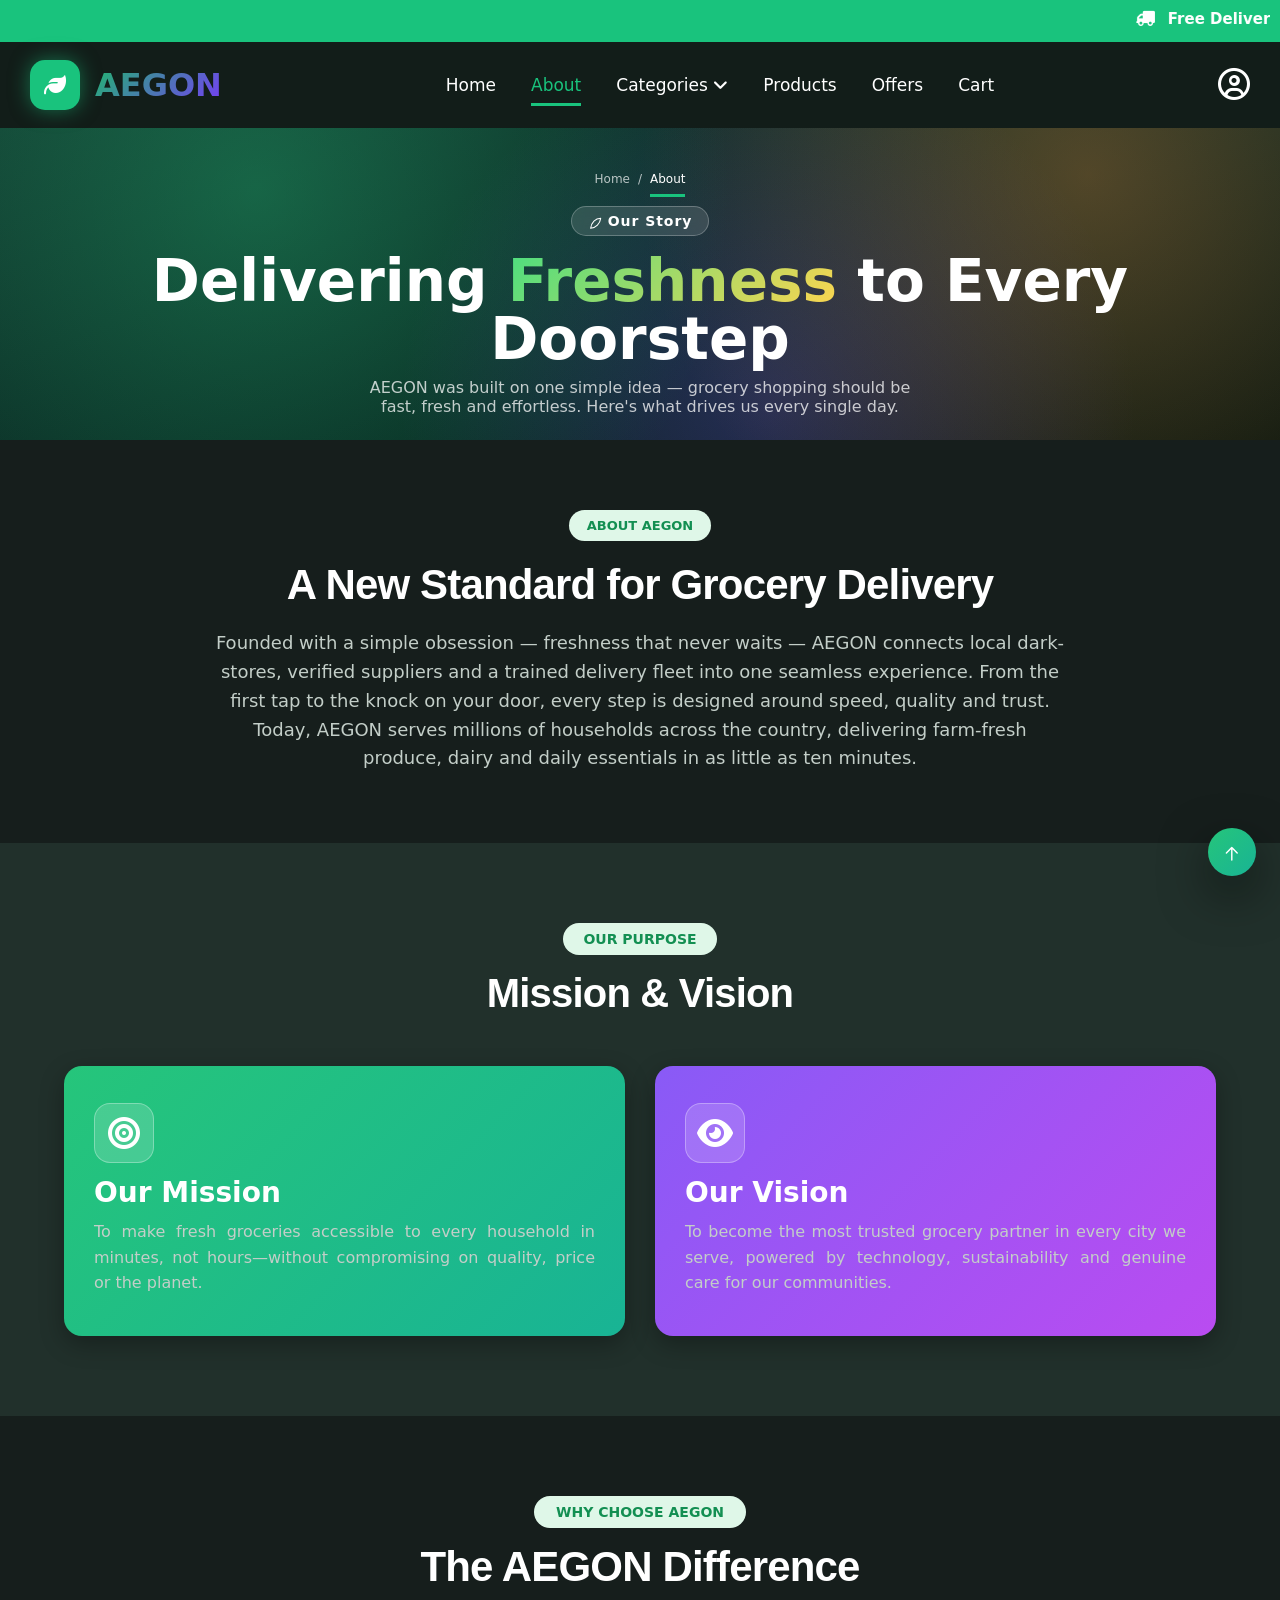
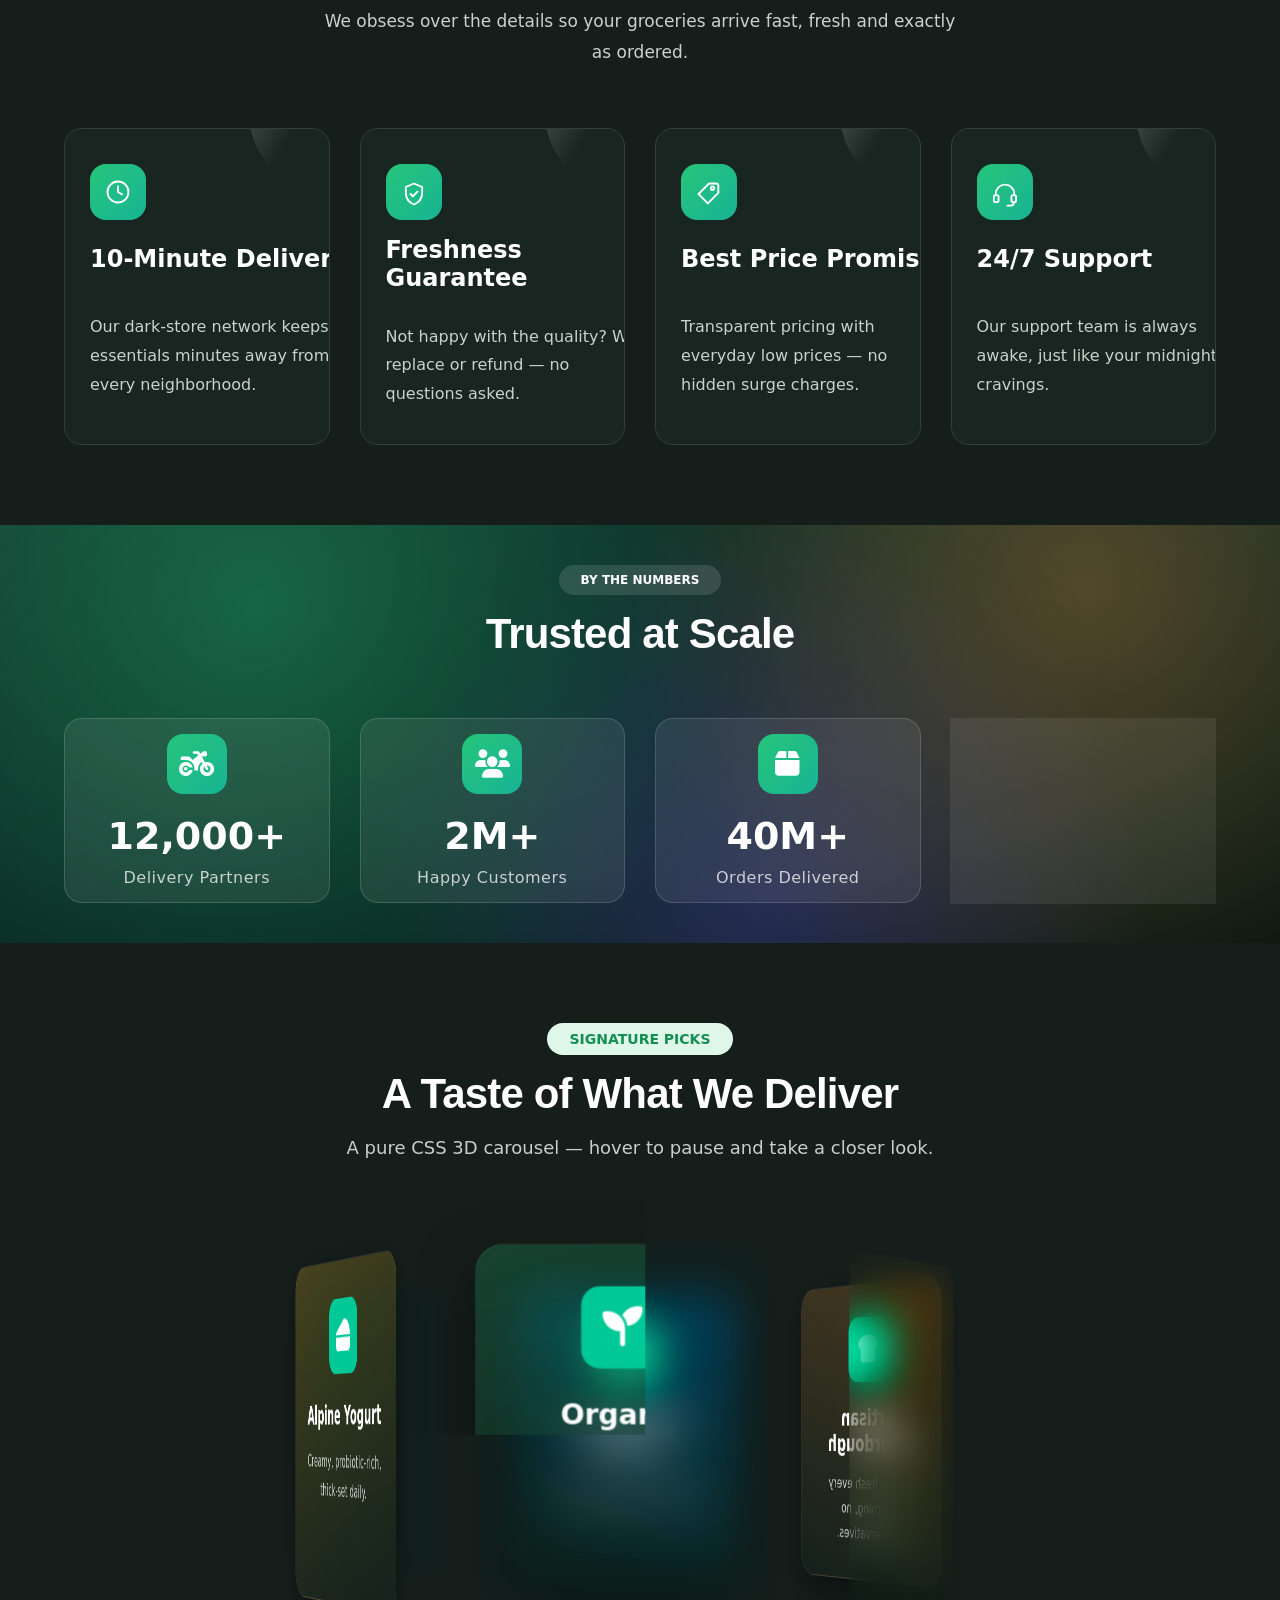
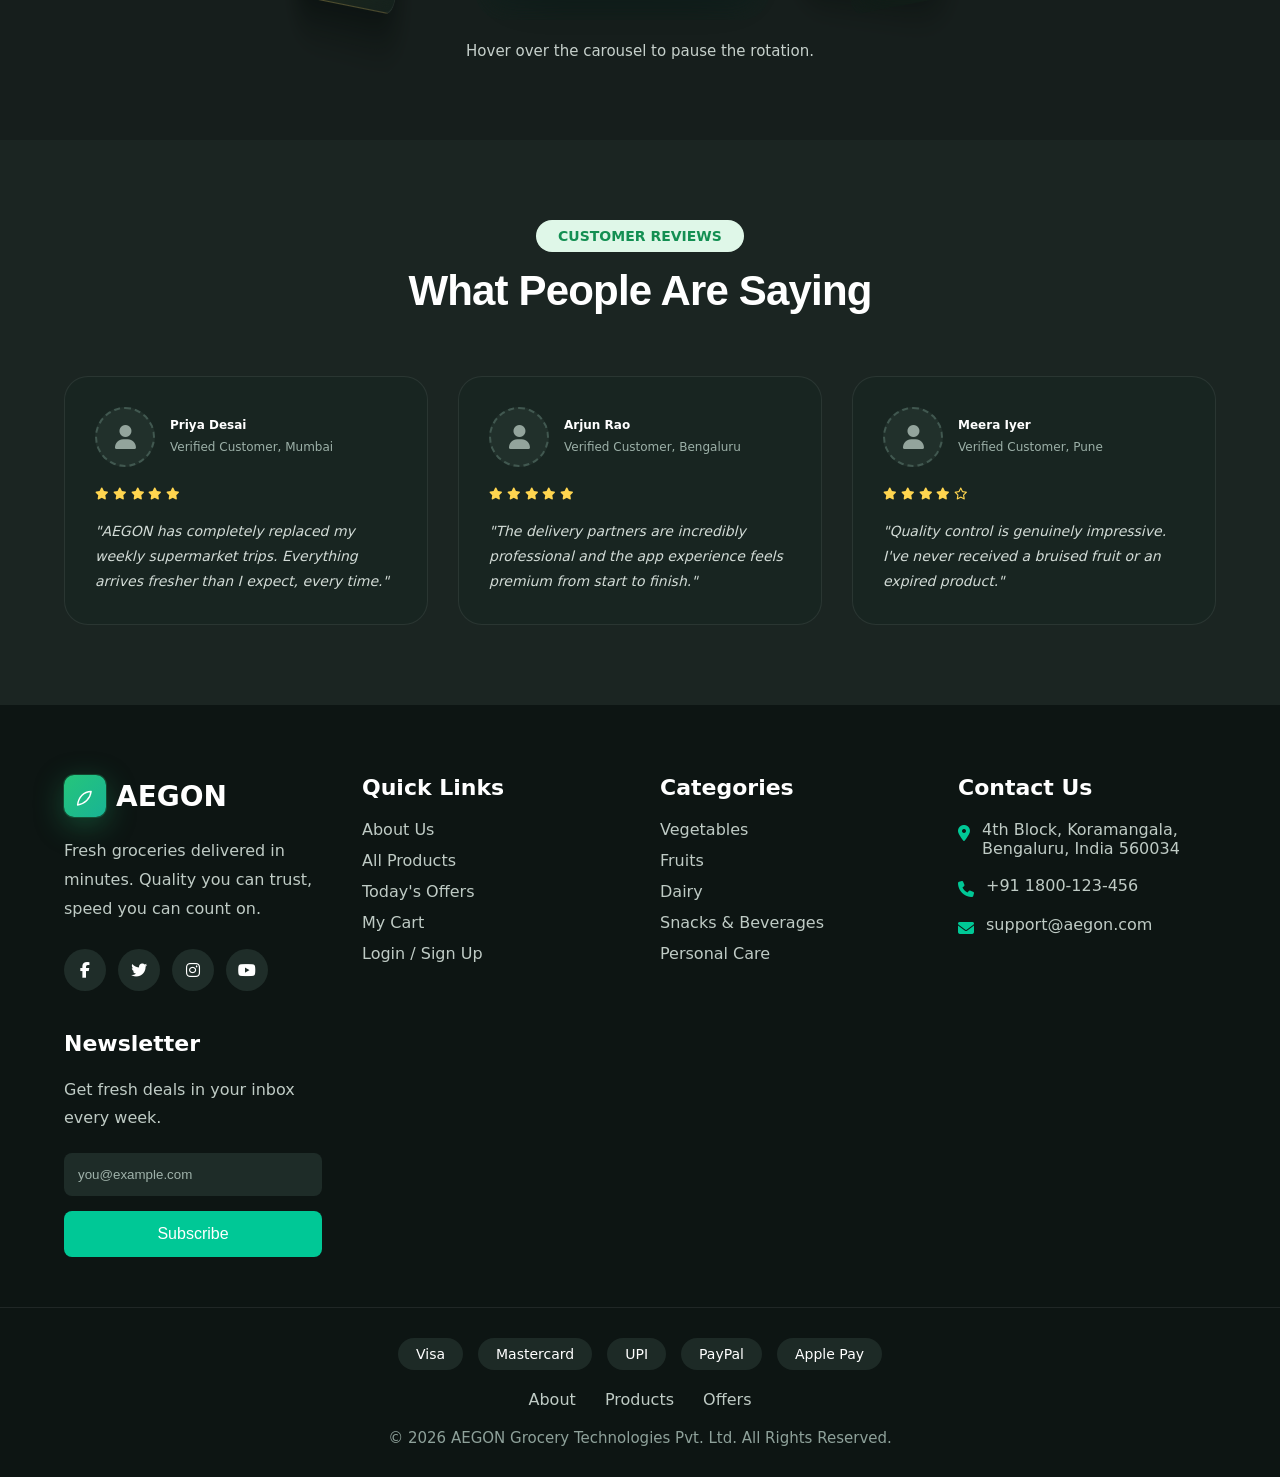
==== commit a15cab95: "added html page" ====
--- a/html/about.html
+++ b/html/about.html
@@ -207,9 +207,9 @@
 
                 <ul>
 
-                    <li><a class="active" href="#">Home</a></li>
-
-                    <li><a href="./about.html">About</a></li>
+                    <li><a href="../html/index.html">Home</a></li>
+
+                    <li><a  class="active"  href="../html/about.html">About</a></li>
 
                     <!-- Categories -->
 
@@ -269,7 +269,7 @@
 
                     <li><a href="#">Products</a></li>
 
-                    <li><a href="#">Offers</a></li>
+                    <li><a href="../html/offer.html">Offers</a></li>
 
                     <li><a href="#">Cart</a></li>
 
@@ -284,9 +284,9 @@
 
                 <div class="profile-menu">
 
-                    <a href="#">Login</a>
-
-                    <a href="#">Sign Up</a>
+                    <a href="./login.html">Login</a>
+
+                    <a href="./signup.html">Sign Up</a>
 
                 </div>
 
--- a/css/about.css
+++ b/css/about.css
@@ -0,0 +1,1617 @@
+* {
+    margin: 0;
+    padding: 0;
+    box-sizing: border-box;
+    /* font-family: 'Clash Display', 'Poppins', 'Segoe UI', sans-serif;; */
+}
+
+body {
+    font-family: 'Manrope', 'Segoe UI', system-ui, sans-serif;
+    background: #161e1c;
+}
+
+
+html {
+    scroll-behavior: smooth;
+}
+
+
+.icon {
+    position: relative;
+    top: 2px;
+    width: 1.35em;
+    height: 1.35em;
+    fill: none;
+    stroke: currentColor;
+    stroke-width: 1.6;
+    stroke-linecap: round;
+    stroke-linejoin: round;
+    flex-shrink: 0;
+}
+
+
+a {
+    color: inherit;
+    text-decoration: none;
+}
+
+.announcement {
+    width: 100%;
+    background: #19c37d;
+    color: #fff;
+    text-align: center;
+    padding: 10px;
+    font-size: 15px;
+}
+
+.announcement i {
+    margin-right: 8px;
+}
+
+
+
+header {
+    background: #121d19;
+    position: sticky;
+    top: 0;
+    z-index: 1000;
+}
+
+.container {
+    max-width: 1300px;
+    margin: auto;
+    padding: 18px 30px;
+
+    display: flex;
+    justify-content: space-between;
+    align-items: center;
+}
+
+
+
+.logo {
+    display: flex;
+    align-items: center;
+    gap: 15px;
+}
+
+.logo-box {
+    width: 50px;
+    height: 50px;
+    border-radius: 15px;
+
+    display: flex;
+    justify-content: center;
+    align-items: center;
+
+    background: #19c37d;
+    color: white;
+
+    font-size: 22px;
+
+    box-shadow: 0 0 20px rgba(25, 195, 125, .5);
+}
+
+.logo h1 {
+    background: linear-gradient(135deg, hsl(152 68% 42%) 0%, hsl(258 90% 60%) 100%);
+    background-clip: text;
+    -webkit-background-clip: text;
+    -webkit-text-fill-color: transparent;
+    font-size: 32px;
+}
+
+
+
+nav ul {
+    list-style: none;
+    display: flex;
+    align-items: center;
+    gap: 35px;
+}
+
+nav ul li {
+    position: relative;
+}
+
+nav ul li a {
+
+    text-decoration: none;
+    color: white;
+    font-size: 17px;
+    font-weight: 500;
+    transition: .3s;
+}
+
+nav ul li a:hover {
+    color: #19c37d;
+}
+
+.active {
+    color: #19c37d;
+    border-bottom: 3px solid #19c37d;
+    padding-bottom: 8px;
+}
+
+
+.mega-menu {
+
+    position: fixed;
+
+    top: 85px;
+
+    left: 0;
+
+    width: 100vw;
+
+    background: hsla(160, 25%, 10%, 0.78);
+
+    display: flex;
+
+    justify-content: space-around;
+
+    padding: 40px 80px;
+
+    box-shadow: 0 15px 35px rgba(0, 0, 0, .15);
+
+    visibility: hidden;
+
+    opacity: 0;
+
+    transition: .3s;
+}
+
+.dropdown:hover .mega-menu {
+
+    visibility: visible;
+
+    opacity: 1;
+}
+
+.column {
+
+    display: flex;
+    flex-direction: column;
+    gap: 10px;
+}
+
+.column h3 {
+
+    color: #19c37d;
+    margin-bottom: 10px;
+    font-size: 20px;
+}
+
+.column a {
+
+    color: #fff;
+    text-decoration: none;
+    font-size: 16px;
+}
+
+.column a:hover {
+
+    color: #19c37d;
+    padding-left: 8px;
+}
+
+
+.profile {
+
+    position: relative;
+
+    font-size: 32px;
+    color: white;
+
+    cursor: pointer;
+}
+
+.profile:hover {
+
+    color: #19c37d;
+}
+
+
+.profile-menu {
+
+    position: absolute;
+    right: 0;
+    top: 45px;
+    width: 180px;
+
+    background: hsla(160, 25%, 10%, 0.78);
+
+    border-radius: 16px;
+
+    box-shadow: 0 18px 48px hsl(160 60% 2% / 0.55);
+
+    display: flex;
+    flex-direction: column;
+
+    visibility: hidden;
+    opacity: 0;
+
+    transition: .3s;
+}
+
+.profile:hover .profile-menu {
+
+    visibility: visible;
+    opacity: 1;
+}
+
+.profile-menu a {
+
+    text-decoration: none;
+    font-size: 16px;
+    border-radius: 16px;
+
+    color: white;
+
+    padding: 14px 18px;
+
+    transition: .3s;
+}
+
+.profile-menu a:hover {
+
+    background: #19c37d;
+    color: white;
+    border-radius: 16px;
+}
+
+
+
+#menu {
+
+    display: none;
+}
+
+.menu-btn {
+
+    display: none;
+
+    color: white;
+
+    font-size: 28px;
+
+    cursor: pointer;
+}
+
+
+
+@media (max-width: 992px) {
+
+    .container {
+        padding: 15px 20px;
+    }
+
+
+    .menu-btn {
+        display: block;
+        order: 2;
+    }
+
+
+    .profile {
+        order: 1;
+        margin-left: auto;
+        margin-right: 20px;
+    }
+
+
+
+    .mega-menu {
+        position: static;
+        width: 100%;
+        display: none;
+        opacity: 1;
+        visibility: visible;
+        box-shadow: none;
+        background: #1d2b26;
+        padding: 15px;
+        flex-direction: column;
+        margin-top: 15px;
+    }
+
+    .column {
+        margin-bottom: 20px;
+    }
+
+    .column a {
+        color: white;
+    }
+
+
+    nav {
+
+        position: fixed;
+
+        top: 0;
+
+        left: -100%;
+
+        width: 280px;
+
+        height: 100vh;
+
+        background: #121d19;
+
+        transition: .4s;
+
+        padding-top: 90px;
+
+        overflow-y: auto;
+
+        z-index: 999;
+    }
+
+    nav ul {
+
+        flex-direction: column;
+
+        align-items: flex-start;
+
+        gap: 0;
+    }
+
+    nav ul li {
+
+        width: 100%;
+    }
+
+    nav ul li a {
+
+        display: block;
+
+        width: 100%;
+
+        padding: 15px 25px;
+
+        border-bottom: 1px solid rgba(255, 255, 255, .08);
+    }
+
+    .active {
+        border: none;
+    }
+
+
+
+    .dropdown:hover .mega-menu {
+        display: flex;
+    }
+
+
+
+    #menu:checked~nav {
+        left: 0;
+    }
+
+}
+
+
+
+@media (max-width:576px) {
+
+    .logo h1 {
+        font-size: 24px;
+    }
+
+    .logo-box {
+
+        width: 42px;
+        height: 42px;
+
+        font-size: 18px;
+    }
+
+    .announcement {
+        font-size: 13px;
+        padding: 8px;
+    }
+
+    nav {
+        width: 240px;
+    }
+
+}
+
+
+.page-banner {
+    position: relative;
+    overflow: hidden;
+    text-align: center;
+    color: #fff;
+    padding: 1.5rem 1rem;
+    background-image:
+        radial-gradient(circle at 20% 20%, rgba(38, 197, 123, .35), transparent 45%),
+        radial-gradient(circle at 85% 15%, rgba(251, 147, 60, .30), transparent 40%),
+        radial-gradient(circle at 60% 90%, rgba(126, 87, 255, .25), transparent 45%),
+        linear-gradient(160deg, #12382f 0%, #08241f 60%, #06150f 100%);
+}
+
+.container2 {
+    position: relative;
+    width: 90%;
+    max-width: 1280px;
+    margin: 0 auto;
+}
+
+.floating-shapes {
+    position: absolute;
+    inset: 0;
+    overflow: hidden;
+    pointer-events: none;
+    z-index: -1;
+}
+
+.shape-primary {
+    position: absolute;
+    width: 140px;
+    height: 140px;
+    border-radius: 50%;
+    background: linear-gradient(135deg, #26c57b, #18b58a);
+    opacity: .3;
+    filter: blur(2px);
+}
+
+.shape-accent {
+    position: absolute;
+    width: 90px;
+    height: 90px;
+    border-radius: 50%;
+    background: linear-gradient(135deg, hsl(28, 96%, 60%) 0%, hsl(8, 90%, 60%) 100%);
+    opacity: .3;
+    filter: blur(2px);
+}
+
+.floating-shapes span:first-child {
+    top: 10%;
+    left: 8%;
+    animation: floatSlow 12s ease-in-out infinite;
+}
+
+.floating-shapes span:last-child {
+    width: 100px;
+    height: 100px;
+    right: 8%;
+    bottom: 10%;
+    animation: floatFast 7s ease-in-out infinite;
+}
+
+.breadcrumb {
+    display: flex;
+    justify-content: center;
+    align-items: center;
+    gap: 8px;
+    list-style: none;
+    font-size: 12px;
+    margin-top: 20px;
+    margin-bottom: 20px;
+    color: rgba(255, 255, 255, .7);
+}
+
+.breadcrumb a {
+
+    text-decoration: none;
+    color: inherit;
+    transition: .3s;
+}
+
+.breadcrumb a:hover {
+    color: #fff;
+}
+
+.breadcrumb li:last-child {
+    color: #fff;
+}
+
+.hero-eyebrow {
+    display: inline-flex;
+    align-items: center;
+    gap: 0.25rem;
+    background: hsla(0, 0%, 100%, 0.12);
+    border: 1px solid hsla(0, 0%, 100%, 0.25);
+    padding: 6px 16px;
+    border-radius: 999px;
+    font-size: 14px;
+    font-weight: 600;
+    letter-spacing: 0.06rem;
+    backdrop-filter: blur(6px);
+}
+
+.hero-eyebrow svg {
+    width: 16px;
+    height: 16px;
+    color: #ffffff;
+    flex-shrink: 0;
+}
+
+
+.page-banner h1 {
+    margin-top:16px;
+    font-size: 58px;
+    font-weight: 800;
+    line-height: 1;
+    margin-bottom: 10px;
+}
+
+.text-gradient {
+    background: linear-gradient(135deg, #4ade80, #ffd54f);
+    background-clip: text;
+    -webkit-background-clip: text;
+    -webkit-text-fill-color: transparent;
+}
+
+.page-banner p {
+    max-width: 56ch;
+    margin: 0 auto;
+    font-size: 16px;
+    color: hsla(0, 0%, 100%, 0.75);
+}
+
+.section {
+    position: relative;
+    padding: 70px;
+    background: #161e1c;
+}
+
+
+.section-head {
+    text-align: center;
+    max-width: 850px;
+    margin: 0 auto;
+}
+
+.section-head .eyebrow {
+    display: inline-block;
+    background: #dff7e8;
+    color: #138f52;
+    padding: 8px 18px;
+    border-radius: 30px;
+    font-size: 13px;
+    font-weight: 700;
+    text-transform: uppercase;
+    margin-bottom: 20px;
+}
+
+.section-head h2 {
+    font-family: 'Clash Display', 'Poppins', 'Segoe UI', sans-serif;
+    font-size: 42px;
+    font-weight: bold;
+    line-height: 1.15;
+    letter-spacing: -0.02em;
+    margin-bottom: 20px;
+    color: #fff;
+}
+
+.section-head p {
+    /* margin-left: 125px; */
+    width: 100%;
+    color: #c3cec8;
+    font-size: 1.125rem;
+    line-height: 1.6;
+}
+
+.anim-fade-up {
+    animation: fadeUp .8s ease forwards;
+}
+
+.anim-fade-down {
+    animation: fadeDown .8s ease forwards;
+}
+
+.anim-delay-1 {
+    animation-delay: 1s;
+}
+
+@keyframes fadeUp {
+    from {
+        opacity: 0;
+        transform: translateY(30px);
+    }
+
+    to {
+        opacity: 1;
+        transform: translateY(0);
+    }
+}
+
+@keyframes fadeDown {
+    from {
+        opacity: 0;
+        transform: translateY(-30px);
+    }
+
+    to {
+        opacity: 1;
+        transform: translateY(0);
+    }
+}
+
+@keyframes floatSlow {
+
+    0%,
+    100% {
+        transform: translateY(0);
+    }
+
+    50% {
+        transform: translateY(25px);
+    }
+}
+
+@keyframes floatFast {
+
+    0%,
+    100% {
+        transform: translateY(0);
+    }
+
+    50% {
+        transform: translateY(-25px);
+    }
+}
+
+@media (max-width:768px) {
+
+    .page-banner {
+        padding: 90px 20px 70px;
+    }
+
+    .page-banner h1 {
+        font-size: 38px;
+    }
+
+    .section-head h2 {
+        font-size: 30px;
+    }
+
+    .page-banner p,
+    .section-head p {
+        font-size: 16px;
+    }
+
+    .breadcrumb {
+        flex-wrap: wrap;
+    }
+
+}
+
+.mission-section {
+    padding: 80px 0;
+    background: hsl(160, 18%, 16%);
+}
+
+.mission-section .section-head {
+    text-align: center;
+    max-width: 850px;
+    margin: 0 auto 50px;
+}
+
+.mission-section .eyebrow {
+    display: inline-block;
+    background: #dff7e8;
+    color: #138f52;
+    padding: 8px 20px;
+    border-radius: 30px;
+    font-size: 14px;
+    font-weight: bold;
+    margin-bottom: 15px;
+}
+
+.mission-section .section-head h2 {
+    font-size: 40px;
+    font-weight: 700;
+    color: #fff;
+    margin-bottom: 15px;
+}
+
+.mission-vision {
+    display: grid;
+    grid-template-columns: repeat(auto-fit, minmax(320px, 1fr));
+    gap: 30px;
+}
+
+.mission-vision .card {
+    background: linear-gradient(135deg, hsl(152, 68%, 46%) 0%, hsl(168, 76%, 40%) 100%);
+    padding: 20px 30px;
+    border-radius: 18px;
+    text-align: justify;
+    box-shadow: 0 8px 25px rgba(0, 0, 0, .30);
+    transition: all .4s ease;
+}
+
+.mission-vision .card:hover {
+    transform: translateY(-10px);
+    border-color: #00c896;
+    /* box-shadow: 0 12px 35px rgba(0, 200, 150, .35); */
+}
+
+.mission-vision .cards {
+    background: linear-gradient(135deg, hsl(258, 90%, 66%) 0%, hsl(280, 85%, 62%) 100%);
+    padding: 20px 30px;
+    border-radius: 18px;
+    text-align: justify;
+    box-shadow: 0 8px 25px rgba(0, 0, 0, .30);
+    transition: all .4s ease;
+}
+
+.mission-vision .cards:hover {
+    transform: translateY(-10px);
+    border-color: #00c896;
+    /* box-shadow: 0 12px 35px rgba(0, 200, 150, .35); */
+}
+
+.mission-vision .icon {
+    width: 60px;
+    height: 60px;
+    background: hsla(0, 0%, 100%, 0.16);
+    color: #fff;
+    border-radius: 16px;
+    margin: 15px 0px;
+    display: flex;
+    align-items: center;
+    justify-content: center;
+    font-size: 32px;
+    border: 1px solid hsla(0, 0%, 100%, 0.3);
+}
+
+.mission-vision .card h3 {
+    font-size: 28px;
+    margin-bottom: 10px;
+    color: #fff;
+}
+
+.mission-vision .cards h3 {
+    font-size: 28px;
+    margin-bottom: 10px;
+    color: #fff;
+}
+
+.mission-vision .card p {
+    color: #c3cec8;
+    font-size: 16px;
+    line-height: 1.6;
+}
+
+.mission-vision .cards p {
+    color: #c3cec8;
+    font-size: 16px;
+    line-height: 1.6;
+    margin-bottom: 20px;
+}
+
+@media (max-width:768px) {
+
+    .mission-section {
+        padding: 60px 20px;
+    }
+
+    .mission-section .section-head h2 {
+        font-size: 30px;
+    }
+
+    .mission-vision {
+        grid-template-columns: 1fr;
+    }
+
+    .mission-vision .card {
+        padding: 30px 25px;
+    }
+
+    .mission-vision .card h3 {
+        font-size: 24px;
+    }
+
+}
+
+.why-section {
+    padding: 80px 0;
+    background: #161e1c;
+}
+
+.why-section .section-head {
+    text-align: center;
+    margin-bottom: 60px;
+}
+
+.why-section .eyebrow {
+    display: inline-block;
+    padding: 8px 22px;
+    background: #dff7e8;
+    color: #138f52;
+    border-radius: 30px;
+    font-size: 14px;
+    font-weight: bold;
+    margin-bottom: 15px;
+}
+
+.why-section .section-head h2 {
+    font-size: 42px;
+    color: #fff;
+    margin-bottom: 15px;
+    font-weight: 700;
+}
+
+.why-section .section-head p {
+    color: #c8d2cd;
+    max-width: 650px;
+    margin: auto;
+    line-height: 1.8;
+    font-size: 17px;
+}
+
+.feature-grid {
+    display: grid;
+    grid-template-columns: repeat(auto-fit, minmax(260px, 1fr));
+    gap: 30px;
+    position: relative;
+}
+
+.feature-card {
+    display: grid;
+    grid-template-columns: repeat(auto-fit, minmax(260px, 1fr));
+    gap: 16px;
+    padding: 32px;
+    border-radius: 24px;
+    background: hsl(160, 22%, 12%);
+    border: 1px solid hsl(160, 15%, 22%);
+    position: relative;
+    overflow: hidden;
+}
+
+.feature-card {
+    background: hsl(160, 22%, 12%);
+    padding: 35px 25px;
+    border-radius: 18px;
+
+    border: 1px solid hsl(160, 15%, 22%);
+    transition: .4s;
+}
+
+.feature-icon {
+    width: 56px;
+    height: 56px;
+    border-radius: 16px;
+    display: grid;
+    place-items: center;
+    background: linear-gradient(135deg, hsl(152, 68%, 46%) 0%, hsl(168, 76%, 40%) 100%);
+    color: white;
+    transition: transform 280ms linear-gradient(135deg, hsl(152, 68%, 46%) 0%, hsl(168, 76%, 40%) 100%);
+}
+
+.feature-icon svg {
+    width: 28px;
+    height: 28px;
+}
+
+
+.feature-card:hover .feature-icon {
+    transform: rotate(8deg) scale(1.1);
+}
+
+.feature-card h3 {
+    color: #fff;
+    font-size: 24px;
+    margin-bottom: 15px;
+}
+
+.feature-card p {
+    color: #c8d2cd;
+    font-size: 16px;
+    line-height: 1.8;
+}
+
+.feature-card::before {
+    content: '';
+    position: absolute;
+    top: -30%;
+    right: -30%;
+    width: 60%;
+    aspect-ratio: 1;
+    background: linear-gradient(120deg, hsla(0, 0%, 100%, 0.5) 0%, hsla(0, 0%, 100%, 0) 40%);
+    border-radius: 50%;
+    opacity: 0.6;
+}
+
+@media(max-width:768px) {
+
+    .why-section {
+        padding: 60px 20px;
+    }
+
+    .why-section .section-head h2 {
+        font-size: 32px;
+    }
+
+    .feature-grid {
+        grid-template-columns: 1fr;
+    }
+
+    .feature-card {
+        padding: 30px 20px;
+    }
+
+    .feature-card h3 {
+        font-size: 22px;
+    }
+
+}
+
+
+.stats-section {
+    padding: 40px 0;
+    background-image:
+        radial-gradient(circle at 20% 20%, rgba(38, 197, 123, .35), transparent 45%),
+        radial-gradient(circle at 85% 15%, rgba(251, 147, 60, .30), transparent 40%),
+        radial-gradient(circle at 60% 90%, rgba(126, 87, 255, .25), transparent 45%),
+        linear-gradient(160deg, #12382f 0%, #08241f 60%, #06150f 100%);
+}
+
+.stats-section .section-head {
+    text-align: center;
+    margin-bottom: 60px;
+}
+
+.stats-section .eyebrow {
+    display: inline-block;
+    padding: 8px 22px;
+    background: rgba(255, 255, 255, .12);
+    color: #fff;
+    border-radius: 30px;
+    font-size: 12px;
+    font-weight: 600;
+    margin-bottom: 15px;
+}
+
+.stats-section h2 {
+    color: #fff;
+    font-size: 42px;
+    font-weight: 700;
+}
+
+.stats-grid {
+    display: grid;
+    grid-template-columns: repeat(auto-fit, minmax(240px, 1fr));
+    gap: 30px;
+}
+
+.stat-card {
+    background: rgba(255, 255, 255, .08);
+    border: 1px solid rgba(255, 255, 255, .15);
+    border-radius: 18px;
+    padding: 15px 25px;
+    text-align: center;
+    backdrop-filter: blur(10px);
+    transition: .4s;
+}
+
+.stat-card:hover {
+    transform: translateY(-10px);
+    background: rgba(255, 255, 255, .12);
+    box-shadow: 0 12px 30px rgba(0, 0, 0, .25);
+}
+
+.stat-icon {
+    width: 60px;
+    height: 60px;
+    margin: 0 auto 20px;
+    border-radius: 16px;
+    background: linear-gradient(135deg, hsl(152, 68%, 46%) 0%, hsl(168, 76%, 40%) 100%);
+    color: #fff;
+    display: flex;
+    justify-content: center;
+    align-items: center;
+    font-size: 28px;
+    transition: .4s;
+}
+
+.stat-card h3 {
+    font-size: 38px;
+    color: #fff;
+    font-weight: 700;
+    margin-bottom: 10px;
+}
+
+.stat-card p {
+    color: rgba(255, 255, 255, .75);
+    font-size: 16px;
+    letter-spacing: .5px;
+}
+
+@media(max-width:768px) {
+
+    .stats-section {
+        padding: 60px 20px;
+    }
+
+    .stats-section h2 {
+        font-size: 32px;
+    }
+
+    .stats-grid {
+        grid-template-columns: 1fr;
+    }
+
+    .stat-card {
+        padding: 30px 20px;
+    }
+
+    .stat-card h3 {
+        font-size: 32px;
+    }
+
+}
+
+.signature-section {
+    padding: 80px 0;
+    background: #161e1c;
+    overflow: hidden;
+}
+
+.signature-section .section-head {
+    text-align: center;
+    margin-bottom: 60px;
+}
+
+.signature-section .eyebrow {
+    display: inline-block;
+    background: #dff7e8;
+    color: #138f52;
+    padding: 8px 22px;
+    border-radius: 30px;
+    font-size: 14px;
+    font-weight: bold;
+    margin-bottom: 15px;
+}
+
+.signature-section h2 {
+    color: #fff;
+    font-size: 42px;
+    margin-bottom: 15px;
+}
+
+.signature-section p {
+    color: #c6d0cb;
+}
+
+.carousel {
+    width: 100%;
+    height: 420px;
+    display: flex;
+    justify-content: center;
+    align-items: center;
+    perspective: 2000px;
+}
+
+.carousel-box {
+    width: 280px;
+    height: 320px;
+    position: relative;
+    transform-style: preserve-3d;
+    animation: rotate360 20s linear infinite;
+}
+
+.carousel:hover .carousel-box {
+    animation-play-state: paused;
+}
+
+.carousel-card {
+    position: absolute;
+    width: 250px;
+    height: 320px;
+    background: hsla(160, 25%, 10%, 0.78);
+    border-radius: 24px;
+    padding: 35px 25px;
+    gap: 0.25rem;
+    text-align: center;
+    border: 1px solid hsla(0, 0%, 100%, 0.08);
+    box-shadow: 0 18px 48px hsl(160 60% 2% / 0.55);
+    backdrop-filter: blur(19px) saturate(180%);
+}
+
+.carousel-card i {
+    width: 70px;
+    height: 70px;
+    background: #00c896;
+    color: #fff;
+    border-radius: 16px;
+    display: flex;
+    justify-content: center;
+    align-items: center;
+    margin: 0 auto 25px;
+    font-size: 34px;
+}
+
+.carousel-card h3 {
+    color: #fff;
+    font-size: 24px;
+    margin-bottom: 15px;
+}
+
+.carousel-card p {
+    color: #c6d0cb;
+    line-height: 1.7;
+}
+
+.carousel-card:hover {
+    box-shadow: 0 0 0 1px hsl(152 68% 42% / 0.25), 0 8px 30px hsl(152 68% 42% / 0.35);
+}
+
+
+.carousel-card:nth-child(1) {
+    transform: rotateY(0deg) translateZ(300px);
+    background: linear-gradient(160deg, hsla(152, 68%, 46%, 0.22), hsla(160, 25%, 10%, 0.78));
+}
+
+.carousel-card:nth-child(2) {
+    transform: rotateY(60deg) translateZ(300px);
+    background: linear-gradient(160deg, hsla(258, 90%, 66%, 0.22), hsla(160, 25%, 10%, 0.78));
+}
+
+.carousel-card:nth-child(3) {
+    transform: rotateY(120deg) translateZ(300px);
+    background: linear-gradient(160deg, hsla(28, 96%, 58%, 0.22), hsla(160, 25%, 10%, 0.78));
+}
+
+.carousel-card:nth-child(4) {
+    transform: rotateY(180deg) translateZ(300px);
+    background: linear-gradient(160deg, hsla(206, 90%, 56%, 0.22), hsla(160, 25%, 10%, 0.78));
+}
+
+.carousel-card:nth-child(5) {
+    transform: rotateY(240deg) translateZ(300px);
+    background: linear-gradient(160deg, hsla(4, 86%, 58%, 0.2), hsla(160, 25%, 10%, 0.78));
+}
+
+.carousel-card:nth-child(6) {
+    transform: rotateY(300deg) translateZ(300px);
+    background: linear-gradient(160deg, hsla(42, 96%, 55%, 0.22), hsla(160, 25%, 10%, 0.78));
+}
+
+@keyframes rotate360 {
+
+    from {
+        transform: rotateY(0deg);
+    }
+
+    to {
+        transform: rotateY(360deg);
+    }
+
+}
+
+.carousel-hint {
+    text-align: center;
+    /* margin-top:40px; */
+    color: #8da39a;
+    font-size: 15px;
+}
+
+@media(max-width:768px) {
+
+    .signature-section {
+        padding: 60px 20px;
+    }
+
+    .signature-section h2 {
+        font-size: 32px;
+    }
+
+    .carousel {
+        height: 360px;
+    }
+
+    .carousel-box {
+        width: 220px;
+        height: 270px;
+    }
+
+    .carousel-card {
+        width: 220px;
+        height: 270px;
+        padding: 25px 20px;
+    }
+
+    .carousel-card:nth-child(1) {
+        transform: rotateY(0deg) translateZ(300px);
+        background: linear-gradient(160deg, hsla(152, 68%, 46%, 0.22), hsla(160, 25%, 10%, 0.78));
+    }
+
+    .carousel-card:nth-child(2) {
+        transform: rotateY(60deg) translateZ(300px);
+        background: linear-gradient(160deg, hsla(258, 90%, 66%, 0.22), hsla(160, 25%, 10%, 0.78));
+    }
+
+    .carousel-card:nth-child(3) {
+        transform: rotateY(120deg) translateZ(300px);
+        background: linear-gradient(160deg, hsla(28, 96%, 58%, 0.22), hsla(160, 25%, 10%, 0.78));
+    }
+
+    .carousel-card:nth-child(4) {
+        transform: rotateY(180deg) translateZ(300px);
+        background: linear-gradient(160deg, hsla(206, 90%, 56%, 0.22), hsla(160, 25%, 10%, 0.78));
+    }
+
+    .carousel-card:nth-child(5) {
+        transform: rotateY(240deg) translateZ(300px);
+        background: linear-gradient(160deg, hsla(4, 86%, 58%, 0.2), hsla(160, 25%, 10%, 0.78));
+    }
+
+    .carousel-card:nth-child(6) {
+        transform: rotateY(300deg) translateZ(300px);
+        background: linear-gradient(160deg, hsla(42, 96%, 55%, 0.22), hsla(160, 25%, 10%, 0.78));
+    }
+
+    .carousel-card h3 {
+        font-size: 20px;
+    }
+
+}
+
+
+.reviews-section {
+    padding: 80px 0;
+    background: #1b2522;
+}
+
+.reviews-section .section-head {
+    text-align: center;
+    margin-bottom: 60px;
+}
+
+.reviews-section .eyebrow {
+    display: inline-block;
+    padding: 8px 22px;
+    background: #dff7e8;
+    color: #138f52;
+    border-radius: 30px;
+    font-size: 14px;
+    font-weight: bold;
+    margin-bottom: 15px;
+}
+
+.reviews-section h2 {
+    color: #fff;
+    font-size: 42px;
+    font-weight: 700;
+}
+
+.review-grid {
+    display: grid;
+    grid-template-columns: repeat(auto-fit, minmax(320px, 1fr));
+    gap: 30px;
+}
+
+.review-card {
+    background: hsl(160, 22%, 12%);
+    border-radius: 24px;
+    padding: 30px;
+    border: 1px solid rgba(255, 255, 255, .08);
+    transition: .4s;
+}
+
+.review-card:hover {
+    transform: translateY(-8px) rotate(-0.5deg);
+    box-shadow: 0 18px 48px hsl(160 60% 2% / 0.55);
+    border-color: transparent;
+}
+
+.review-header {
+    display: flex;
+    align-items: center;
+    gap: 15px;
+    margin-bottom: 20px;
+}
+
+.review-avatar {
+    width: 60px;
+    height: 60px;
+    border: 2px dashed #415850;
+    border-radius: 50%;
+    background: hsl(160, 18%, 16%);
+    display: flex;
+    justify-content: center;
+    align-items: center;
+    color: #93a49c;
+    font-size: 24px;
+}
+
+.review-header h3 {
+    color: #fff;
+    font-size: 12px;
+    margin-bottom: 4px;
+}
+
+.review-header span {
+    color: #9cb0a8;
+    font-size: 12px;
+}
+
+.review-stars {
+    color: #ffd54f;
+    margin-bottom: 18px;
+    font-size: 12px;
+}
+
+.review-card p {
+    color: #d2dbd6;
+    line-height: 1.8;
+    font-size: 14px;
+    font-style: italic;
+}
+
+@media(max-width:768px) {
+
+    .reviews-section {
+        padding: 60px 20px;
+    }
+
+    .reviews-section h2 {
+        font-size: 32px;
+    }
+
+    .review-grid {
+        grid-template-columns: 1fr;
+    }
+
+    .review-card {
+        padding: 25px;
+    }
+
+    .review-header h3 {
+        font-size: 18px;
+    }
+
+}
+
+
+.footer {
+    background: #0d1513;
+    color: #d6dfda;
+    padding: 70px 0 30px;
+}
+
+.footer-grid {
+    display: grid;
+    grid-template-columns: repeat(auto-fit, minmax(220px, 1fr));
+    gap: 40px;
+}
+
+.footer-col h3 {
+    color: #fff;
+    font-size: 22px;
+    margin-bottom: 20px;
+}
+
+.footer-col p {
+    line-height: 1.8;
+    color: #bfcbc5;
+}
+
+/* Logo */
+
+.footer-logo {
+    display: flex;
+    align-items: center;
+    gap: 10px;
+    margin-bottom: 20px;
+}
+
+.footer-logo i {
+    font-size: 28px;
+    color: #00c896;
+}
+
+.footer-logo h2 {
+    color: #fff;
+    font-size: 28px;
+}
+
+.navbar__brand-mark {
+    width: 42px;
+    height: 42px;
+    border-radius: 10px;
+    background: linear-gradient(135deg, hsl(152, 68%, 46%) 0%, hsl(168, 76%, 40%) 100%);
+    display: grid;
+    place-items: center;
+    color: #fff;
+    box-shadow: 0 0 0 1px hsl(152 68% 42% / 0.25), 0 8px 30px hsl(152 68% 42% / 0.35);
+}
+
+/* Social Icons */
+
+.social-links {
+    display: flex;
+    gap: 12px;
+    margin-top: 25px;
+}
+
+.social-links a {
+    width: 42px;
+    height: 42px;
+    border-radius: 50%;
+    background: #1f2d29;
+    display: flex;
+    justify-content: center;
+    align-items: center;
+    color: #fff;
+    transition: .3s;
+    text-decoration: none;
+}
+
+.social-links a:hover {
+    background: #00c896;
+    transform: translateY(-5px);
+}
+
+/* Links */
+
+.footer-col ul {
+    list-style: none;
+}
+
+.footer-col ul li {
+    margin-bottom: 12px;
+}
+
+.footer-col ul li a {
+    color: #bfcbc5;
+    text-decoration: none;
+    transition: .3s;
+}
+
+.footer-col ul li a:hover {
+    color: #00c896;
+    padding-left: 6px;
+}
+
+/* Contact */
+
+.contact-item {
+    display: flex;
+    gap: 12px;
+    margin-bottom: 18px;
+    align-items: flex-start;
+}
+
+.contact-item i {
+    color: #00c896;
+    margin-top: 5px;
+}
+
+.contact-item a,
+.contact-item span {
+    color: #bfcbc5;
+    text-decoration: none;
+}
+
+/* Newsletter */
+
+.newsletter {
+    display: flex;
+    flex-direction: column;
+    gap: 15px;
+    margin-top: 20px;
+}
+
+.newsletter input {
+    padding: 14px;
+    border: none;
+    border-radius: 8px;
+    background: #1e2c28;
+    color: #fff;
+    outline: none;
+}
+
+.newsletter input::placeholder {
+    color: #9fb2aa;
+}
+
+.newsletter button {
+    padding: 14px;
+    border: none;
+    border-radius: 8px;
+    background: #00c896;
+    color: #fff;
+    font-size: 16px;
+    cursor: pointer;
+    transition: .3s;
+}
+
+.newsletter button:hover {
+    background: #00a97d;
+}
+
+/* Divider */
+
+.footer hr {
+    margin: 50px 0 30px;
+    border: none;
+    border-top: 1px solid rgba(255, 255, 255, .08);
+}
+
+/* Bottom */
+
+.footer-bottom {
+    text-align: center;
+}
+
+.payments {
+    display: flex;
+    justify-content: center;
+    gap: 15px;
+    flex-wrap: wrap;
+    margin-bottom: 20px;
+}
+
+.payments span {
+    background: #1d2a26;
+    padding: 8px 18px;
+    border-radius: 20px;
+    color: #fff;
+    font-size: 14px;
+}
+
+.footer-menu {
+    margin-bottom: 20px;
+}
+
+.footer-menu a {
+    color: #bfcbc5;
+    text-decoration: none;
+    margin: 0 12px;
+    transition: .3s;
+}
+
+.footer-menu a:hover {
+    color: #00c896;
+}
+
+.footer-bottom p {
+    color: #8ea19a;
+    font-size: 15px;
+}
+
+@media(max-width:768px) {
+
+    .footer {
+        padding: 60px 20px 30px;
+    }
+
+    .footer-grid {
+        grid-template-columns: 1fr;
+        text-align: center;
+    }
+
+    .footer-logo,
+    .social-links {
+        justify-content: center;
+    }
+
+    .contact-item {
+        justify-content: center;
+        text-align: left;
+    }
+
+    .payments {
+        gap: 10px;
+    }
+
+}
+
+.back-to-top {
+    position: fixed;
+    right: 1.5rem;
+    bottom: 1.5rem;
+    width: 48px;
+    height: 48px;
+    border-radius: 50%;
+    display: grid;
+    place-items: center;
+    background: linear-gradient(135deg, hsl(152, 68%, 46%) 0%, hsl(168, 76%, 40%) 100%);
+    color: #fff;
+    box-shadow: 0 18px 48px hsl(160 60% 2% / 0.55);
+    z-index: 500;
+    transition: transform 280ms cubic-bezier(0.34, 1.56, 0.64, 1);
+}
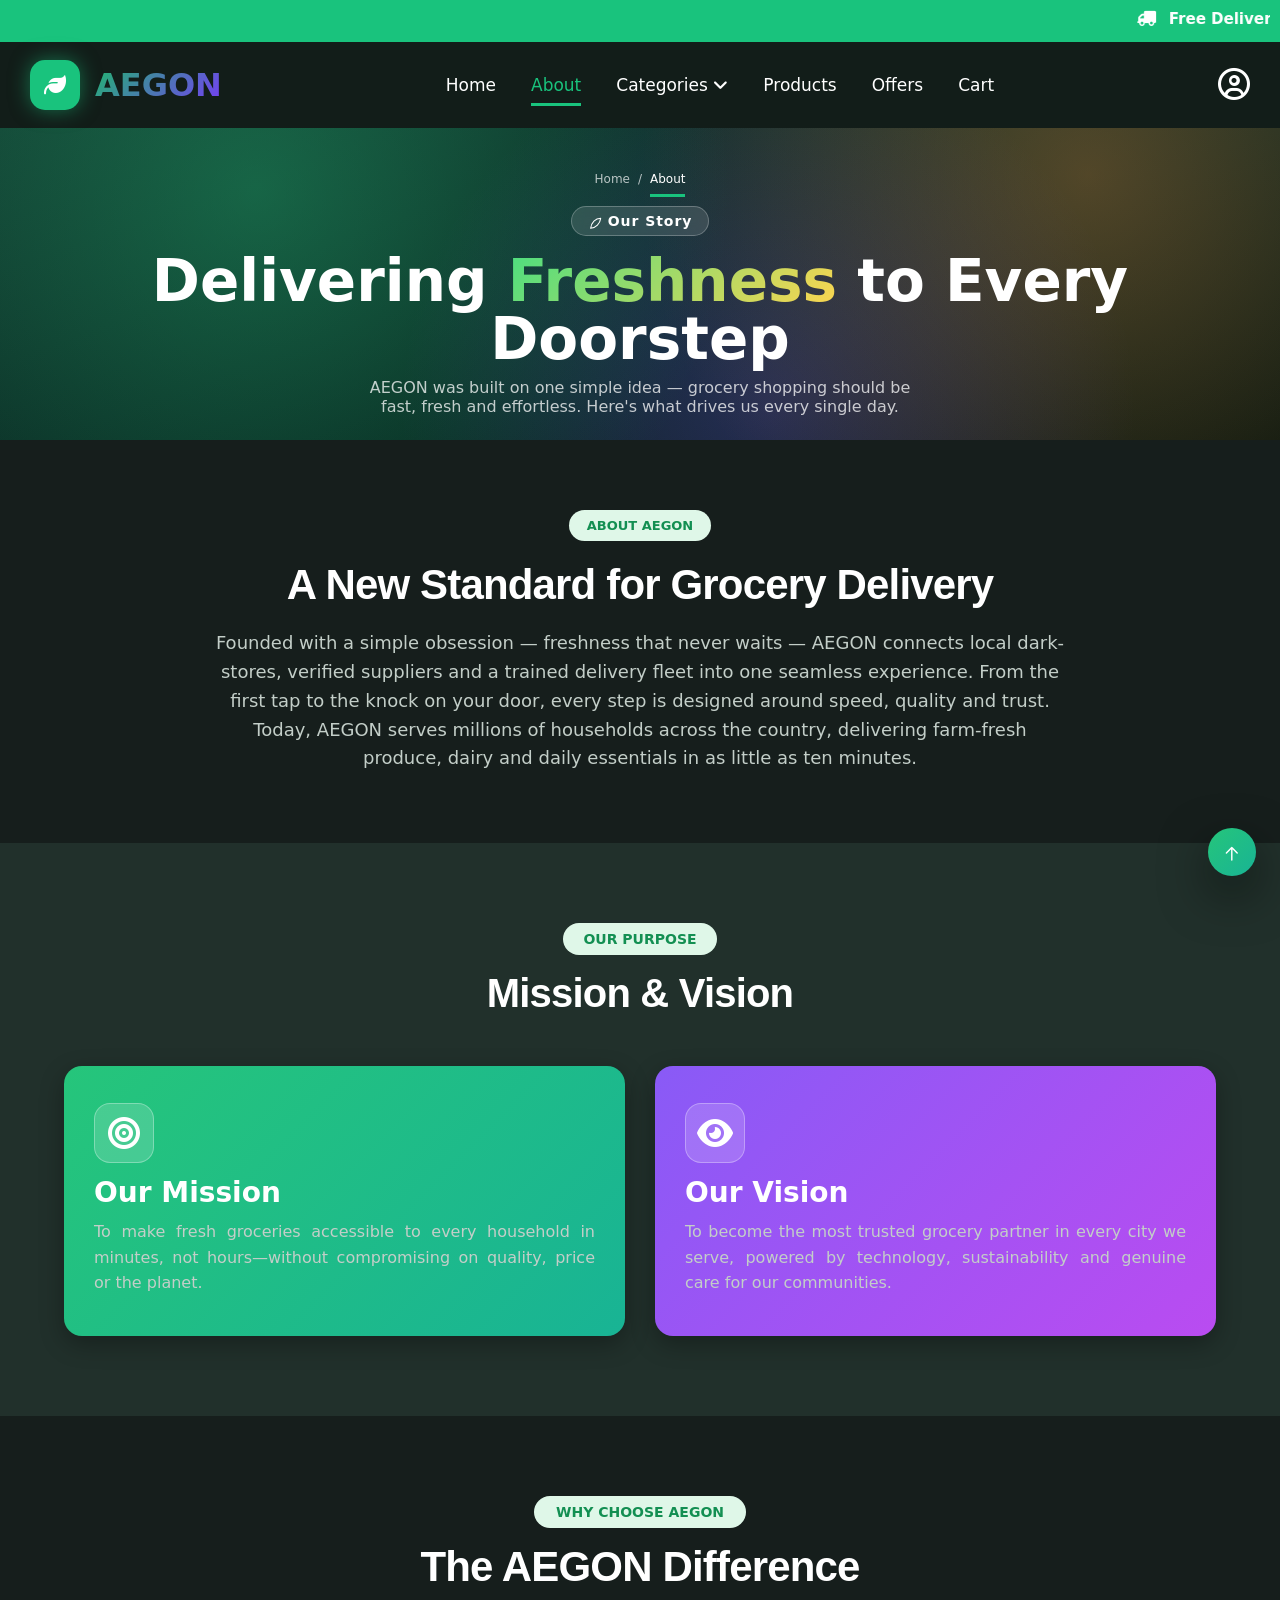
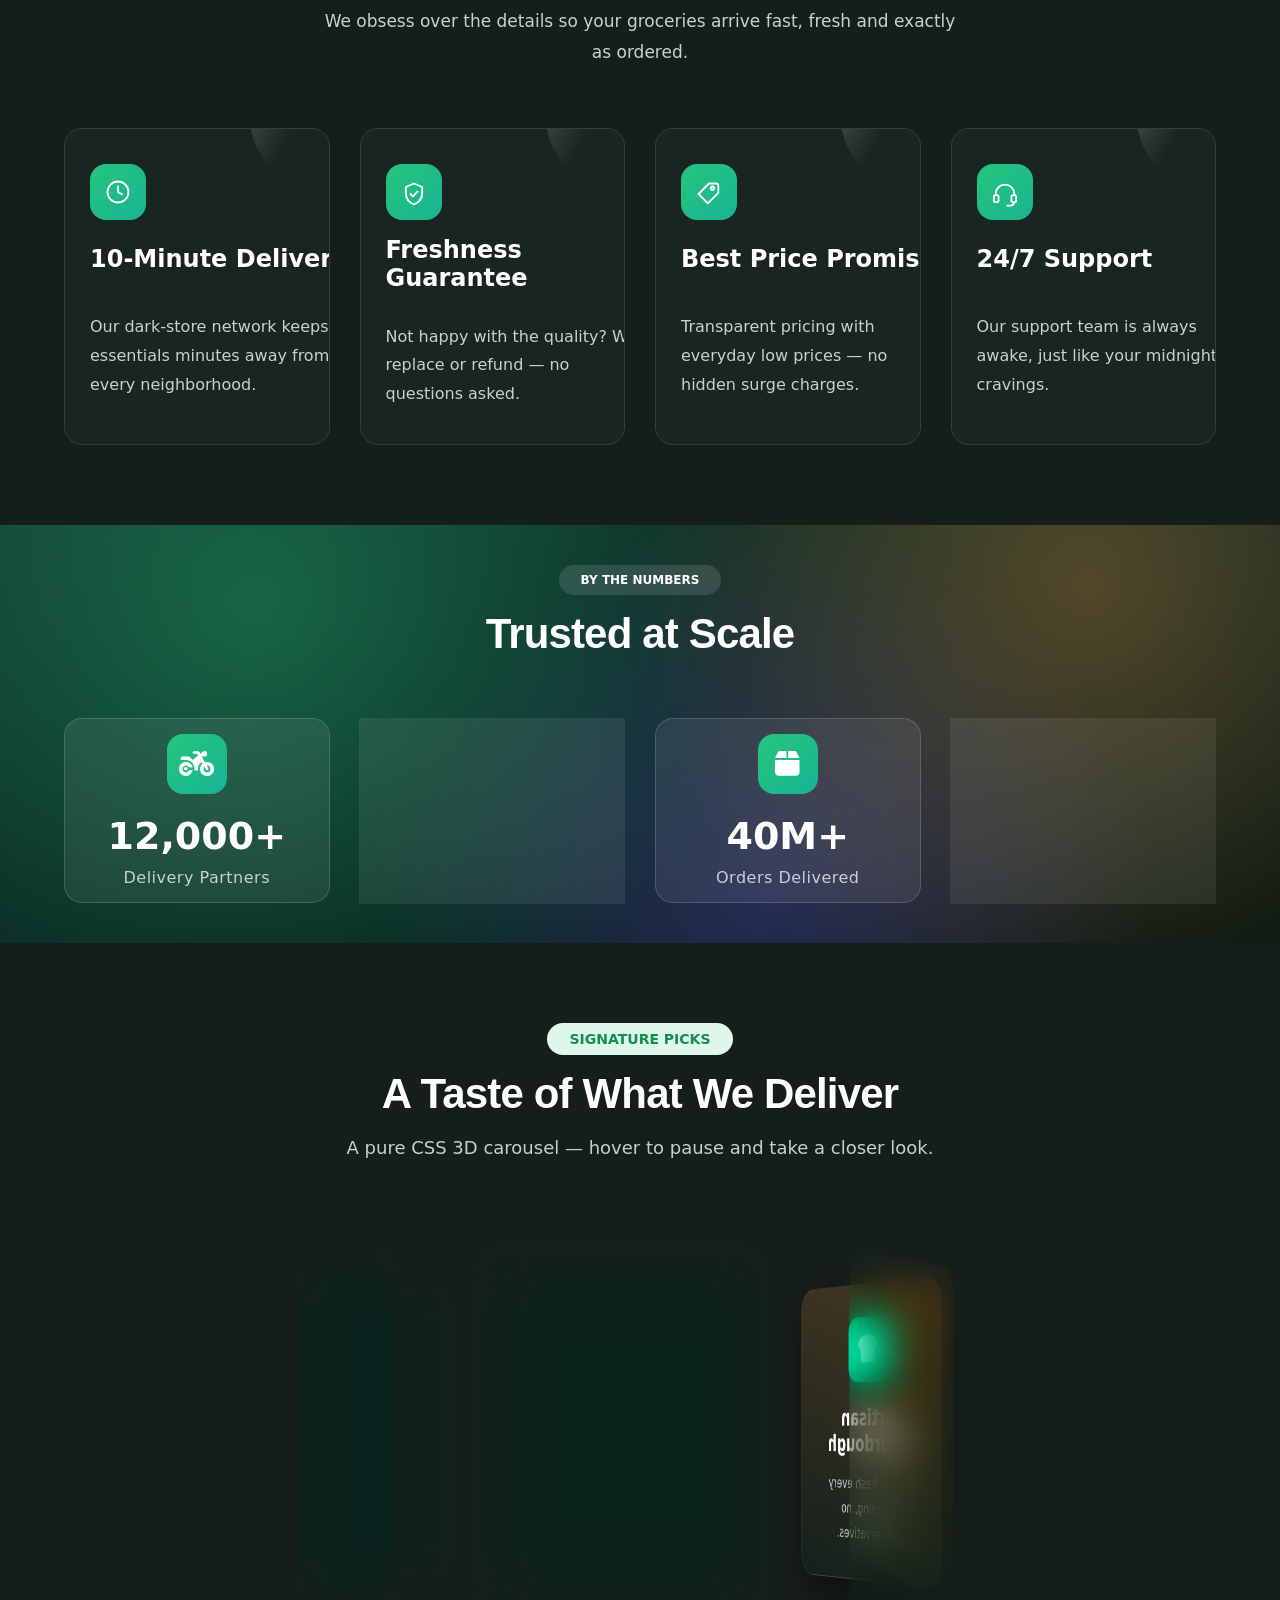
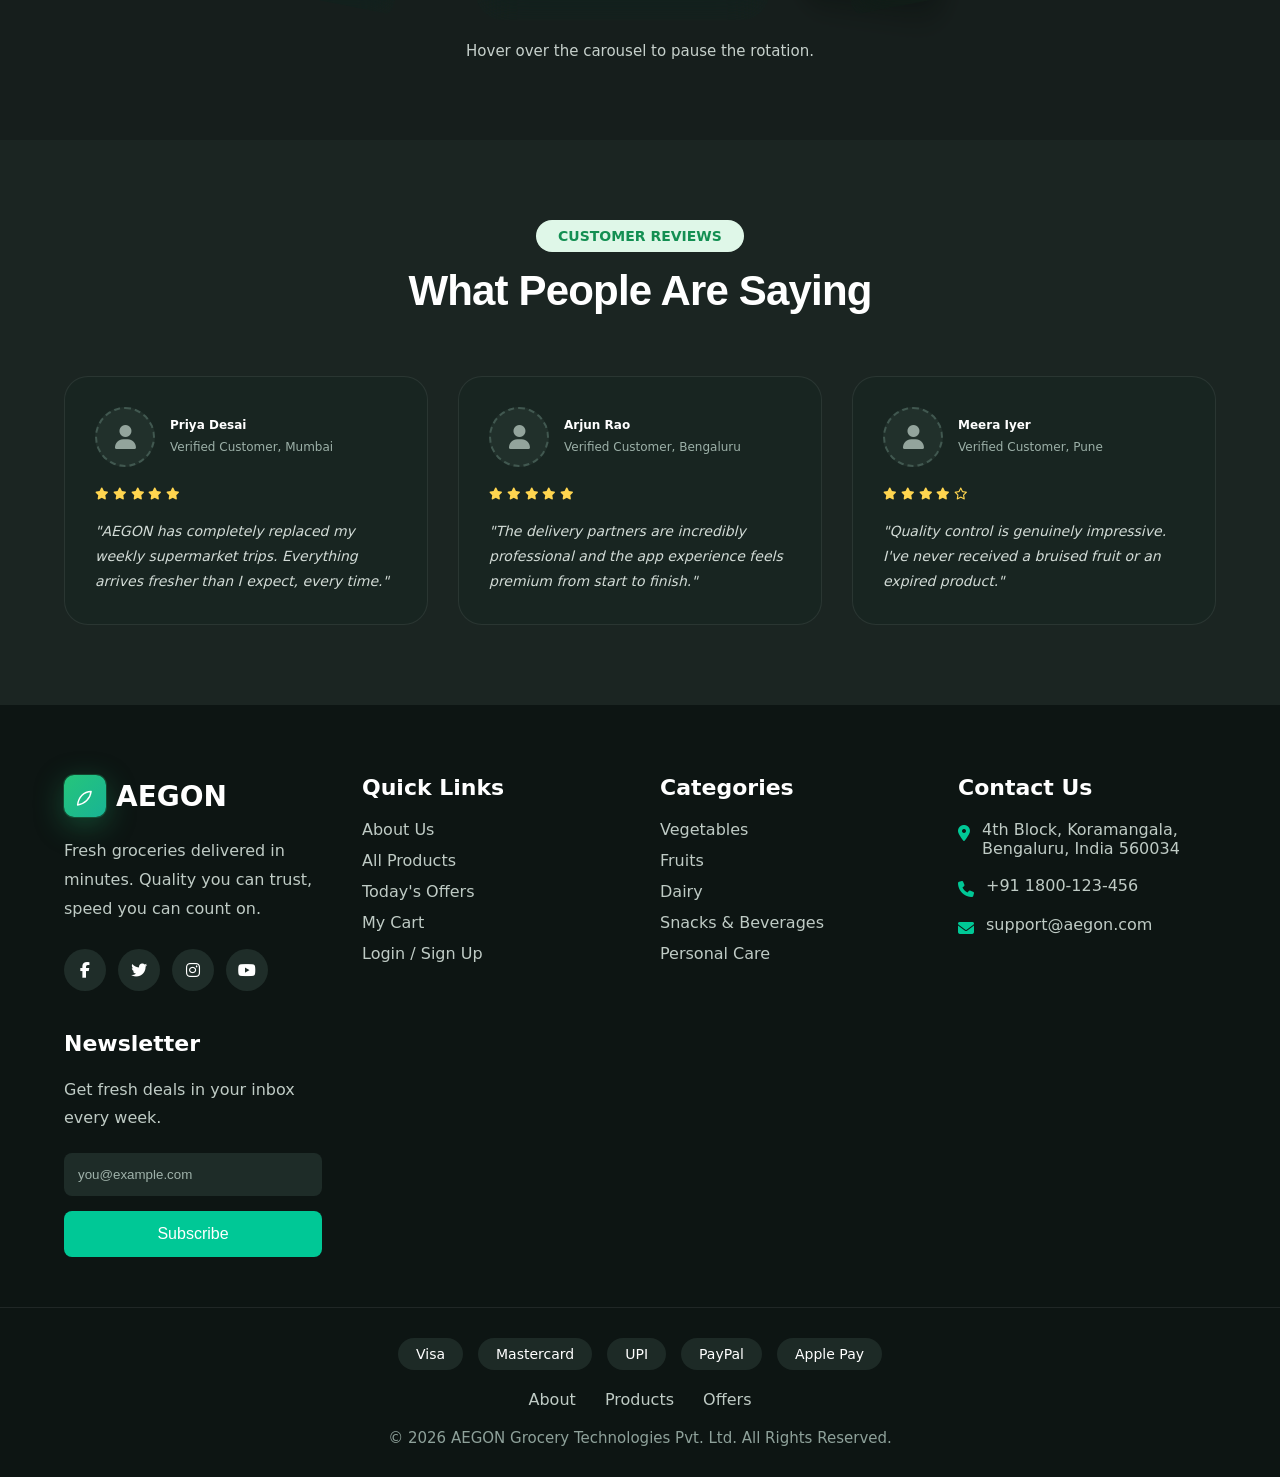
==== commit 2c36cbaf: "added functionality" ====
--- a/html/about.html
+++ b/html/about.html
@@ -1,954 +1,892 @@
-<!DOCTYPE html>
-<html lang="en">
-
-<head>
-    <meta charset="UTF-8">
-    <meta name="viewport" content="width=device-width, initial-scale=1.0">
-    <title>About | AEGON</title>
-
-    <link rel="stylesheet" href="../css/about.css">
-
-    <!-- Font Awesome -->
-    <link rel="stylesheet" href="https://cdnjs.cloudflare.com/ajax/libs/font-awesome/6.6.0/css/all.min.css">
-</head>
-<svg style="position:absolute; width:0; height:0; overflow:hidden;">
-    <defs>
-        <symbol id="icon-location" viewBox="0 0 24 24">
-            <path d="M12 21s7-7.2 7-12a7 7 0 1 0-14 0c0 4.8 7 12 7 12Z" />
-            <circle cx="12" cy="9" r="2.5" />
-        </symbol>
-        <symbol id="icon-chevron-down" viewBox="0 0 24 24">
-            <path d="M6 9l6 6 6-6" />
-        </symbol>
-        <symbol id="icon-search" viewBox="0 0 24 24">
-            <circle cx="11" cy="11" r="7" />
-            <path d="M21 21l-4.3-4.3" />
-        </symbol>
-        <symbol id="icon-heart" viewBox="0 0 24 24">
-            <path
-                d="M12 20.5s-7.5-4.6-9.8-9.2C.6 7.8 2.4 4 6.2 4c2.1 0 3.6 1.2 4.5 2.6C11.5 5.2 13 4 15.1 4c3.8 0 5.6 3.8 4 7.3-2.3 4.6-9.8 9.2-9.8 9.2Z" />
-        </symbol>
-        <symbol id="icon-cart" viewBox="0 0 24 24">
-            <circle cx="9" cy="21" r="1.4" />
-            <circle cx="18" cy="21" r="1.4" />
-            <path d="M2 3h2l2.6 12.6a2 2 0 0 0 2 1.6h8.8a2 2 0 0 0 2-1.6L21 8H6" />
-        </symbol>
-        <symbol id="icon-user" viewBox="0 0 24 24">
-            <circle cx="12" cy="8" r="4" />
-            <path d="M4 21c1.5-4.5 5-6 8-6s6.5 1.5 8 6" />
-        </symbol>
-        <symbol id="icon-star" viewBox="0 0 24 24">
-            <path d="M12 2.5l2.9 6 6.6.8-4.8 4.6 1.2 6.6L12 17.6l-5.9 3 1.2-6.6-4.8-4.6 6.6-.8Z" />
-        </symbol>
-        <symbol id="icon-menu" viewBox="0 0 24 24">
-            <path d="M3 6h18M3 12h18M3 18h18" />
-        </symbol>
-        <symbol id="icon-close" viewBox="0 0 24 24">
-            <path d="M6 6l12 12M18 6L6 18" />
-        </symbol>
-        <symbol id="icon-check" viewBox="0 0 24 24">
-            <path d="M5 13l4 4L19 7" />
-        </symbol>
-        <symbol id="icon-truck" viewBox="0 0 24 24">
-            <path d="M2 7h11v9H2z" />
-            <path d="M13 10h4l4 3v3h-8z" />
-            <circle cx="7" cy="18" r="1.6" />
-            <circle cx="17.5" cy="18" r="1.6" />
-        </symbol>
-        <symbol id="icon-shield" viewBox="0 0 24 24">
-            <path d="M12 3l7 3v5c0 5-3 8.5-7 10-4-1.5-7-5-7-10V6Z" />
-            <path d="M9 12l2 2 4-4" />
-        </symbol>
-        <symbol id="icon-tag" viewBox="0 0 24 24">
-            <path d="M12 3h6a2 2 0 0 1 2 2v6l-9 9-8-8 9-9Z" />
-            <circle cx="15" cy="7" r="1.4" />
-        </symbol>
-        <symbol id="icon-headset" viewBox="0 0 24 24">
-            <path d="M4 13v-1a8 8 0 0 1 16 0v1" />
-            <rect x="2.5" y="13" width="4" height="6" rx="1.5" />
-            <rect x="17.5" y="13" width="4" height="6" rx="1.5" />
-            <path d="M20 19a4 4 0 0 1-4 3h-2" />
-        </symbol>
-        <symbol id="icon-instagram" viewBox="0 0 24 24">
-            <rect x="3" y="3" width="18" height="18" rx="5" />
-            <circle cx="12" cy="12" r="4" />
-            <circle cx="17.3" cy="6.7" r="1" />
-        </symbol>
-        <symbol id="icon-facebook" viewBox="0 0 24 24">
-            <path d="M14 9h3V5h-3a4 4 0 0 0-4 4v2H7v4h3v6h4v-6h3l1-4h-4v-2c0-.6.4-1 1-1Z" />
-        </symbol>
-        <symbol id="icon-twitter" viewBox="0 0 24 24">
-            <path
-                d="M21 5.5c-.8.4-1.6.6-2.5.8a4.3 4.3 0 0 0-7.3 3.9A12.2 12.2 0 0 1 2.5 4.9a4.3 4.3 0 0 0 1.3 5.7c-.7 0-1.4-.2-2-.5v.1a4.3 4.3 0 0 0 3.4 4.2c-.6.2-1.3.2-2 .1a4.3 4.3 0 0 0 4 3A8.6 8.6 0 0 1 1 19.5 12.2 12.2 0 0 0 7.6 21.5c7.9 0 12.3-6.6 12.3-12.3v-.6c.8-.6 1.6-1.4 2.1-2.3Z" />
-        </symbol>
-        <symbol id="icon-youtube" viewBox="0 0 24 24">
-            <rect x="2" y="5" width="20" height="14" rx="4" />
-            <path d="M10 9l6 3-6 3Z" />
-        </symbol>
-        <symbol id="icon-apple" viewBox="0 0 24 24">
-            <path
-                d="M16.4 2.4c.1 1-.3 2-.9 2.7-.6.7-1.6 1.3-2.6 1.2-.1-1 .4-2 1-2.7.6-.7 1.6-1.2 2.5-1.2ZM19.8 17c-.5 1.1-.8 1.6-1.4 2.6-.9 1.4-2.2 3.1-3.7 3.1-1.4 0-1.7-.9-3.5-.9-1.8 0-2.2.9-3.5.9-1.5 0-2.7-1.5-3.6-2.9C2 16.9 1.5 12.6 3.3 10c1.1-1.6 2.7-2.6 4.2-2.6 1.5 0 2.4.9 3.6.9 1.2 0 1.9-.9 3.6-.9 1.3 0 2.7.7 3.7 1.9-3.3 1.8-2.7 6.4 1.4 7.7Z" />
-        </symbol>
-        <symbol id="icon-play" viewBox="0 0 24 24">
-            <path d="M5 3.5v17l14-8.5Z" />
-        </symbol>
-        <symbol id="icon-arrow-right" viewBox="0 0 24 24">
-            <path d="M5 12h14M13 6l6 6-6 6" />
-        </symbol>
-        <symbol id="icon-leaf" viewBox="0 0 24 24">
-            <path d="M4 20c8-1 14-7 15-15C11 5 5 11 4 20Z" />
-        </symbol>
-        <symbol id="icon-clock" viewBox="0 0 24 24">
-            <circle cx="12" cy="12" r="9" />
-            <path d="M12 7v5l3.5 2" />
-        </symbol>
-        <symbol id="icon-percent" viewBox="0 0 24 24">
-            <circle cx="7" cy="7" r="2.3" />
-            <circle cx="17" cy="17" r="2.3" />
-            <path d="M18 6L6 18" />
-        </symbol>
-        <symbol id="icon-basket" viewBox="0 0 24 24">
-            <path d="M4 9h16l-1.6 10.2a2 2 0 0 1-2 1.8H7.6a2 2 0 0 1-2-1.8Z" />
-            <path d="M8 9V7a4 4 0 0 1 8 0v2" />
-        </symbol>
-        <symbol id="icon-carrot" viewBox="0 0 24 24">
-            <path d="M9 21c6-1 11-6 12-12-4 .5-7 2-9 5-2-1-4-1-6 1 1 2 1 4 3 6Z" />
-            <path d="M15 3l2 2M18 4l2 2M13 5l1.5 1.5" />
-        </symbol>
-        <symbol id="icon-milk" viewBox="0 0 24 24">
-            <path d="M9 3h6v3l2 3v10a2 2 0 0 1-2 2H9a2 2 0 0 1-2-2V9l2-3Z" />
-            <path d="M7.5 13h9" />
-        </symbol>
-        <symbol id="icon-bread" viewBox="0 0 24 24">
-            <path d="M4 12c0-4 3-8 8-8s8 4 8 8-2 4-8 4-8 0-8-4Z" />
-            <path d="M9 9v6M12 8v7M15 9v6" />
-        </symbol>
-        <symbol id="icon-chips" viewBox="0 0 24 24">
-            <path d="M6 3h12l1.5 15a2 2 0 0 1-2 2.2H6.5a2 2 0 0 1-2-2.2Z" />
-            <path d="M9 3v4M15 3v4" />
-        </symbol>
-        <symbol id="icon-bottle" viewBox="0 0 24 24">
-            <path d="M10 2h4v3l1.5 2.5V20a2 2 0 0 1-2 2h-3a2 2 0 0 1-2-2V7.5L10 5Z" />
-        </symbol>
-        <symbol id="icon-soap" viewBox="0 0 24 24">
-            <rect x="6" y="8" width="12" height="13" rx="3" />
-            <path d="M9 8V6a3 3 0 0 1 6 0v2" />
-        </symbol>
-        <symbol id="icon-home" viewBox="0 0 24 24">
-            <path d="M4 11l8-7 8 7" />
-            <path d="M6 10v9a1 1 0 0 0 1 1h10a1 1 0 0 0 1-1v-9" />
-        </symbol>
-        <symbol id="icon-fish" viewBox="0 0 24 24">
-            <path d="M3 12c4-5 12-6 18-2-6 4-14 3-18-2Z" />
-        </symbol>
-        <symbol id="icon-mail" viewBox="0 0 24 24">
-            <rect x="3" y="5" width="18" height="14" rx="2" />
-            <path d="M4 6l8 7 8-7" />
-        </symbol>
-        <symbol id="icon-phone" viewBox="0 0 24 24">
-            <path
-                d="M6 3h3l1.5 4-2 2a13 13 0 0 0 6.5 6.5l2-2 4 1.5v3a2 2 0 0 1-2.2 2C10.6 20.5 3.5 13.4 4 5.2A2 2 0 0 1 6 3Z" />
-        </symbol>
-    </defs>
-</svg>
-
-<body>
-
-    <div class="announcement">
-
-        <marquee>
-
-            <i class="fa-solid fa-truck fa-flip-horizontal"></i>
-
-            <strong>Free Delivery</strong>
-
-            on your first order —
-
-            use code
-
-            <strong>WELCOME50</strong>
-
-            for 50% OFF!
-
-        </marquee>
-
-    </div>
-
-    <!-- Header -->
-
-    <header>
-
-        <div class="container">
-
-
-
-            <div class="logo">
-
-                <div class="logo-box">
-
-                    <i class="fa-solid fa-leaf"></i>
-
-                </div>
-
-                <h1>AEGON</h1>
-
-            </div>
-
-
-            <input type="checkbox" id="menu">
-
-            <label for="menu" class="menu-btn">
-
-                <i class="fa-solid fa-bars"></i>
-
-            </label>
-
-            <nav>
-
-                <ul>
-
-                    <li><a href="../html/index.html">Home</a></li>
-
-                    <li><a  class="active"  href="../html/about.html">About</a></li>
-
-                    <!-- Categories -->
-
-                    <li class="dropdown">
-
-                        <a href="#">
-
-                            Categories
-
-                            <i class="fa-solid fa-angle-down"></i>
-
-                        </a>
-
-                        <div class="mega-menu">
-
-                            <div class="column">
-
-                                <h3>Fresh Produce</h3>
-
-                                <a href="#">Vegetables</a>
-
-                                <a href="#">Fruits</a>
-
-                                <a href="#">Groceries</a>
-
-                            </div>
-
-                            <div class="column">
-
-                                <h3>Dairy & Bakery</h3>
-
-                                <a href="#">Dairy</a>
-
-                                <a href="#">Bakery</a>
-
-                                <a href="#">Frozen Foods</a>
-
-                            </div>
-
-                            <div class="column">
-
-                                <h3>Snacks & More</h3>
-
-                                <a href="#">Snacks</a>
-
-                                <a href="#">Beverages</a>
-
-                                <a href="#">Personal Care</a>
-
-                                <a href="#">Household</a>
-
-                            </div>
-
-                        </div>
-
-                    </li>
-
-                    <li><a href="#">Products</a></li>
-
-                    <li><a href="../html/offer.html">Offers</a></li>
-
-                    <li><a href="#">Cart</a></li>
-
-                </ul>
-
-            </nav>
-
-
-            <div class="profile">
-
-                <i class="fa-regular fa-circle-user"></i>
-
-                <div class="profile-menu">
-
-                    <a href="./login.html">Login</a>
-
-                    <a href="./signup.html">Sign Up</a>
-
-                </div>
-
-            </div>
-
-        </div>
-
-    </header>
-
-
-    <section class="page-banner" aria-labelledby="about-hero-title">
-
-        <div class="floating-shapes" aria-hidden="true">
-            <span class="anim-float-slow shape-primary"></span>
-            <span class="anim-float shape-accent"></span>
-        </div>
-
-        <div class="container2">
-
-            <ul class="breadcrumb">
-                <li><a href="index.html">Home</a></li>
-                <li>/</li>
-                <li><a href="#about" class="active">About</a></li>
-            </ul>
-
-            <div class="hero-eyebrow">
-                <svg class="icon" width="14" height="14" aria-hidden="true">
-                    <use href="#icon-leaf"></use>
-                </svg>
-                <span>Our Story</span>
-            </div>
-
-            <h1 id="about-hero-title">
-                Delivering
-                <span class="text-gradient">Freshness</span>
-                to Every Doorstep
-            </h1>
-
-            <p>
-                AEGON was built on one simple idea — grocery shopping should be fast,
-                fresh and effortless. Here's what drives us every single day.
-            </p>
-
-        </div>
-
-    </section>
-
-
-    <section class="section" id="about-aegon">
-
-        <div class="container2">
-
-            <div class="section-head">
-
-                <span class="eyebrow">About AEGON</span>
-
-                <h2>A New Standard for Grocery Delivery</h2>
-
-                <p>
-                    Founded with a simple obsession — freshness that never waits —
-                    AEGON connects local dark-stores, verified suppliers and a trained
-                    delivery fleet into one seamless experience. From the first tap to
-                    the knock on your door, every step is designed around speed,
-                    quality and trust. Today, AEGON serves millions of households
-                    across the country, delivering farm-fresh produce, dairy and daily
-                    essentials in as little as ten minutes.
-                </p>
-
-            </div>
-
-        </div>
-
-    </section>
-
-    <section class="mission-section" id="mission-vision">
-
-        <div class="container2">
-
-            <div class="section-head">
-                <span class="eyebrow">Our Purpose</span>
-                <h2>Mission & Vision</h2>
-            </div>
-
-            <div class="mission-vision">
-
-                <!-- Mission -->
-
-                <div class="card">
-
-                    <div class="icon">
-                        <i class="fa-solid fa-bullseye"></i>
-                    </div>
-
-                    <h3>Our Mission</h3>
-
-                    <p>
-                        To make fresh groceries accessible to every household
-                        in minutes, not hours—without compromising on quality,
-                        price or the planet.
-                    </p>
-
-                </div>
-
-                <!-- Vision -->
-
-                <div class="cards">
-
-                    <div class="icon">
-                        <i class="fa-solid fa-eye"></i>
-                    </div>
-
-                    <h3>Our Vision</h3>
-
-                    <p>
-                        To become the most trusted grocery partner in every city
-                        we serve, powered by technology, sustainability and
-                        genuine care for our communities.
-                    </p>
-
-                </div>
-
-            </div>
-
-        </div>
-
-    </section>
-
-
-    <section class="why-section" id="why-us">
-
-        <div class="container2">
-
-            <div class="section-head">
-
-                <span class="eyebrow">Why Choose AEGON</span>
-
-                <h2>The AEGON Difference</h2>
-
-                <p>
-                    We obsess over the details so your groceries arrive
-                    fast, fresh and exactly as ordered.
-                </p>
-
-            </div>
-
-            <div class="feature-grid">
-
-                <div class="feature-card">
-
-                    <div class="feature-icon">
-                        <span class="feature-card__icon"><svg class="icon" width="28" height="28" aria-hidden="true">
-                                <use href="#icon-clock"></use>
-                            </svg></span>
-                    </div>
-
-                    <h3>10-Minute Delivery</h3>
-
-                    <p>
-                        Our dark-store network keeps essentials minutes
-                        away from every neighborhood.
-                    </p>
-
-                </div>
-
-                <div class="feature-card">
-
-                    <div class="feature-icon">
-                        <svg class="icon" width="28" height="28" aria-hidden="true">
-                            <use href="#icon-shield"></use>
-                        </svg>
-                    </div>
-
-                    <h3>Freshness Guarantee</h3>
-
-                    <p>
-                        Not happy with the quality? We replace or refund —
-                        no questions asked.
-                    </p>
-
-                </div>
-
-                <div class="feature-card">
-
-                    <div class="feature-icon">
-                        <svg class="icon" width="28" height="28" aria-hidden="true">
-                            <use href="#icon-tag"></use>
-                        </svg>
-                    </div>
-
-                    <h3>Best Price Promise</h3>
-
-                    <p>
-                        Transparent pricing with everyday low prices —
-                        no hidden surge charges.
-                    </p>
-
-                </div>
-
-                <div class="feature-card">
-
-                    <div class="feature-icon">
-                        <svg class="icon" width="28" height="28" aria-hidden="true">
-                            <use href="#icon-headset"></use>
-                        </svg>
-                    </div>
-
-                    <h3>24/7 Support</h3>
-
-                    <p>
-                        Our support team is always awake,
-                        just like your midnight cravings.
-                    </p>
-
-                </div>
-
-            </div>
-
-        </div>
-
-    </section>
-
-
-    <section class="stats-section" id="stats">
-
-        <div class="container2">
-
-            <div class="section-head">
-
-                <span class="eyebrow">By The Numbers</span>
-
-                <h2>Trusted at Scale</h2>
-
-            </div>
-
-            <div class="stats-grid">
-
-                <div class="stat-card">
-
-                    <div class="stat-icon">
-                        <i class="fa-solid fa-motorcycle"></i>
-                    </div>
-
-                    <h3>12,000+</h3>
-
-                    <p>Delivery Partners</p>
-
-                </div>
-
-                <div class="stat-card">
-
-                    <div class="stat-icon">
-                        <i class="fa-solid fa-users"></i>
-                    </div>
-
-                    <h3>2M+</h3>
-
-                    <p>Happy Customers</p>
-
-                </div>
-
-                <div class="stat-card">
-
-                    <div class="stat-icon">
-                        <i class="fa-solid fa-box"></i>
-                    </div>
-
-                    <h3>40M+</h3>
-
-                    <p>Orders Delivered</p>
-
-                </div>
-
-                <div class="stat-card">
-
-                    <div class="stat-icon">
-                        <i class="fa-solid fa-map-location-dot"></i>
-                    </div>
-
-                    <h3>85+</h3>
-
-                    <p>Cities Covered</p>
-
-                </div>
-
-            </div>
-
-        </div>
-
-    </section>
-
-
-    <section class="signature-section" id="signature-picks">
-
-        <div class="container2">
-
-            <div class="section-head">
-
-                <span class="eyebrow">Signature Picks</span>
-
-                <h2>A Taste of What We Deliver</h2>
-
-                <p>
-                    A pure CSS 3D carousel — hover to pause and
-                    take a closer look.
-                </p>
-
-            </div>
-
-            <div class="carousel">
-
-                <div class="carousel-box">
-
-                    <div class="carousel-card">
-                        <i class="fa-solid fa-seedling"></i>
-                        <h3>Organic Avocados</h3>
-                        <p>Hand-picked, buttery-soft, ready to eat.</p>
-                    </div>
-
-                    <div class="carousel-card">
-                        <i class="fa-solid fa-glass-water"></i>
-                        <h3>Farm Fresh Milk</h3>
-                        <p>Chilled within the hour, delivered daily.</p>
-                    </div>
-
-                    <div class="carousel-card">
-                        <i class="fa-solid fa-bread-slice"></i>
-                        <h3>Artisan Sourdough</h3>
-                        <p>Baked fresh every morning, no preservatives.</p>
-                    </div>
-
-                    <div class="carousel-card">
-                        <i class="fa-solid fa-mug-hot"></i>
-                        <h3>Cold Brew Coffee</h3>
-                        <p>Slow-steeped for 18 hours, bottled cold.</p>
-                    </div>
-
-                    <div class="carousel-card">
-                        <i class="fa-solid fa-jar"></i>
-                        <h3>Golden Raw Honey</h3>
-                        <p>Single-origin, unfiltered, naturally sweet.</p>
-                    </div>
-
-                    <div class="carousel-card">
-                        <i class="fa-solid fa-cheese"></i>
-                        <h3>Alpine Yogurt</h3>
-                        <p>Creamy, probiotic-rich, thick-set daily.</p>
-                    </div>
-
-                </div>
-
-            </div>
-
-            <p class="carousel-hint">
-                Hover over the carousel to pause the rotation.
-            </p>
-
-        </div>
-
-    </section>
-
-
-    <section class="reviews-section" id="reviews">
-
-        <div class="container2">
-
-            <div class="section-head">
-
-                <span class="eyebrow">Customer Reviews</span>
-
-                <h2>What People Are Saying</h2>
-
-            </div>
-
-            <div class="review-grid">
-
-                <!-- Review 1 -->
-
-                <div class="review-card">
-
-                    <div class="review-header">
-
-                        <div class="review-avatar">
-                            <i class="fa-solid fa-user"></i>
-                        </div>
-
-                        <div>
-                            <h3>Priya Desai</h3>
-                            <span>Verified Customer, Mumbai</span>
-                        </div>
-
-                    </div>
-
-                    <div class="review-stars">
-                        <i class="fa-solid fa-star"></i>
-                        <i class="fa-solid fa-star"></i>
-                        <i class="fa-solid fa-star"></i>
-                        <i class="fa-solid fa-star"></i>
-                        <i class="fa-solid fa-star"></i>
-                    </div>
-
-                    <p>
-                        "AEGON has completely replaced my weekly supermarket trips.
-                        Everything arrives fresher than I expect, every time."
-                    </p>
-
-                </div>
-
-                <!-- Review 2 -->
-
-                <div class="review-card">
-
-                    <div class="review-header">
-
-                        <div class="review-avatar">
-                            <i class="fa-solid fa-user"></i>
-                        </div>
-
-                        <div>
-                            <h3>Arjun Rao</h3>
-                            <span>Verified Customer, Bengaluru</span>
-                        </div>
-
-                    </div>
-
-                    <div class="review-stars">
-                        <i class="fa-solid fa-star"></i>
-                        <i class="fa-solid fa-star"></i>
-                        <i class="fa-solid fa-star"></i>
-                        <i class="fa-solid fa-star"></i>
-                        <i class="fa-solid fa-star"></i>
-                    </div>
-
-                    <p>
-                        "The delivery partners are incredibly professional and
-                        the app experience feels premium from start to finish."
-                    </p>
-
-                </div>
-
-                <!-- Review 3 -->
-
-                <div class="review-card">
-
-                    <div class="review-header">
-
-                        <div class="review-avatar">
-                            <i class="fa-solid fa-user"></i>
-                        </div>
-
-                        <div>
-                            <h3>Meera Iyer</h3>
-                            <span>Verified Customer, Pune</span>
-                        </div>
-
-                    </div>
-
-                    <div class="review-stars">
-                        <i class="fa-solid fa-star"></i>
-                        <i class="fa-solid fa-star"></i>
-                        <i class="fa-solid fa-star"></i>
-                        <i class="fa-solid fa-star"></i>
-                        <i class="fa-regular fa-star"></i>
-                    </div>
-
-                    <p>
-                        "Quality control is genuinely impressive.
-                        I've never received a bruised fruit or an expired product."
-                    </p>
-
-                </div>
-
-            </div>
-
-        </div>
-
-    </section>
-
-
-    <footer class="footer">
-        <a href="#top" class="back-to-top" aria-label="Back to top">
-            <svg class="icon" width="20" height="20" aria-hidden="true" style="transform:rotate(-90deg);">
-                <use href="#icon-arrow-right"></use>
-            </svg>
-        </a>
-
-        <div class="container2 footer-grid">
-
-            <!-- Logo -->
-
-            <div class="footer-col">
-
-                <div class="footer-logo">
-                    <span class="navbar__brand-mark" aria-hidden="true">
-                        <svg class="icon" width="20" height="20">
-                            <use href="#icon-leaf"></use>
-                        </svg>
-                    </span>
-                    <h2>AEGON</h2>
-                </div>
-
-                <p>
-                    Fresh groceries delivered in minutes.
-                    Quality you can trust, speed you can count on.
-                </p>
-
-                <div class="social-links">
-
-                    <a href="#"><i class="fab fa-facebook-f"></i></a>
-
-                    <a href="#"><i class="fab fa-twitter"></i></a>
-
-                    <a href="#"><i class="fab fa-instagram"></i></a>
-
-                    <a href="#"><i class="fab fa-youtube"></i></a>
-
-                </div>
-
-            </div>
-
-            <!-- Quick Links -->
-
-            <div class="footer-col">
-
-                <h3>Quick Links</h3>
-
-                <ul>
-
-                    <li><a href="about.html">About Us</a></li>
-
-                    <li><a href="products.html">All Products</a></li>
-
-                    <li><a href="offer.html">Today's Offers</a></li>
-
-                    <li><a href="cart.html">My Cart</a></li>
-
-                    <li><a href="login.html">Login / Sign Up</a></li>
-
-                </ul>
-
-            </div>
-
-            <!-- Categories -->
-
-            <div class="footer-col">
-
-                <h3>Categories</h3>
-
-                <ul>
-
-                    <li><a href="#">Vegetables</a></li>
-
-                    <li><a href="#">Fruits</a></li>
-
-                    <li><a href="#">Dairy</a></li>
-
-                    <li><a href="#">Snacks & Beverages</a></li>
-
-                    <li><a href="#">Personal Care</a></li>
-
-                </ul>
-
-            </div>
-
-            <!-- Contact -->
-
-            <div class="footer-col">
-
-                <h3>Contact Us</h3>
-
-                <div class="contact-item">
-
-                    <i class="fa-solid fa-location-dot"></i>
-
-                    <span>
-                        4th Block, Koramangala,
-                        Bengaluru, India 560034
-                    </span>
-
-                </div>
-
-                <div class="contact-item">
-
-                    <i class="fa-solid fa-phone"></i>
-
-                    <a href="tel:+911800123456">
-                        +91 1800-123-456
-                    </a>
-
-                </div>
-
-                <div class="contact-item">
-
-                    <i class="fa-solid fa-envelope"></i>
-
-                    <a href="mailto:support@aegon.com">
-                        support@aegon.com
-                    </a>
-
-                </div>
-
-            </div>
-
-            <!-- Newsletter -->
-
-            <div class="footer-col">
-
-                <h3>Newsletter</h3>
-
-                <p>Get fresh deals in your inbox every week.</p>
-
-                <form class="newsletter">
-
-                    <input type="email" placeholder="you@example.com" required>
-
-                    <button type="submit">
-                        Subscribe
-                    </button>
-
-                </form>
-
-            </div>
-
-        </div>
-
-        <hr>
-
-        <div class="container2 footer-bottom">
-
-            <div class="payments">
-
-                <span>Visa</span>
-
-                <span>Mastercard</span>
-
-                <span>UPI</span>
-
-                <span>PayPal</span>
-
-                <span>Apple Pay</span>
-
-            </div>
-
-            <div class="footer-menu">
-
-                <a href="about.html">About</a>
-
-                <a href="products.html">Products</a>
-
-                <a href="offer.html">Offers</a>
-
-            </div>
-
-            <p>
-                © 2026 AEGON Grocery Technologies Pvt. Ltd.
-                All Rights Reserved.
-            </p>
-
-        </div>
-
-    </footer>
-
-
-</body>
-
-</html>+<!DOCTYPE html>
+<html lang="en">
+
+<head>
+    <meta charset="UTF-8">
+    <meta name="viewport" content="width=device-width, initial-scale=1.0">
+    <title>About | AEGON</title>
+
+    <link rel="stylesheet" href="../css/style.css">
+    <link rel="stylesheet" href="../css/about.css">
+
+    <!-- Font Awesome -->
+    <link rel="stylesheet" href="https://cdnjs.cloudflare.com/ajax/libs/font-awesome/6.6.0/css/all.min.css">
+</head>
+<svg style="position:absolute; width:0; height:0; overflow:hidden;">
+    <defs>
+        <symbol id="icon-chevron-down" viewBox="0 0 24 24">
+            <path d="M6 9l6 6 6-6" />
+        </symbol>
+        <symbol id="icon-search" viewBox="0 0 24 24">
+            <circle cx="11" cy="11" r="7" />
+            <path d="M21 21l-4.3-4.3" />
+        </symbol>
+        <symbol id="icon-heart" viewBox="0 0 24 24">
+            <path
+                d="M12 20.5s-7.5-4.6-9.8-9.2C.6 7.8 2.4 4 6.2 4c2.1 0 3.6 1.2 4.5 2.6C11.5 5.2 13 4 15.1 4c3.8 0 5.6 3.8 4 7.3-2.3 4.6-9.8 9.2-9.8 9.2Z" />
+        </symbol>
+        <symbol id="icon-cart" viewBox="0 0 24 24">
+            <circle cx="9" cy="21" r="1.4" />
+            <circle cx="18" cy="21" r="1.4" />
+            <path d="M2 3h2l2.6 12.6a2 2 0 0 0 2 1.6h8.8a2 2 0 0 0 2-1.6L21 8H6" />
+        </symbol>
+        <symbol id="icon-user" viewBox="0 0 24 24">
+            <circle cx="12" cy="8" r="4" />
+            <path d="M4 21c1.5-4.5 5-6 8-6s6.5 1.5 8 6" />
+        </symbol>
+        <symbol id="icon-star" viewBox="0 0 24 24">
+            <path d="M12 2.5l2.9 6 6.6.8-4.8 4.6 1.2 6.6L12 17.6l-5.9 3 1.2-6.6-4.8-4.6 6.6-.8Z" />
+        </symbol>
+        <symbol id="icon-menu" viewBox="0 0 24 24">
+            <path d="M3 6h18M3 12h18M3 18h18" />
+        </symbol>
+        <symbol id="icon-close" viewBox="0 0 24 24">
+            <path d="M6 6l12 12M18 6L6 18" />
+        </symbol>
+        <symbol id="icon-check" viewBox="0 0 24 24">
+            <path d="M5 13l4 4L19 7" />
+        </symbol>
+        <symbol id="icon-truck" viewBox="0 0 24 24">
+            <path d="M2 7h11v9H2z" />
+            <path d="M13 10h4l4 3v3h-8z" />
+            <circle cx="7" cy="18" r="1.6" />
+            <circle cx="17.5" cy="18" r="1.6" />
+        </symbol>
+        <symbol id="icon-shield" viewBox="0 0 24 24">
+            <path d="M12 3l7 3v5c0 5-3 8.5-7 10-4-1.5-7-5-7-10V6Z" />
+            <path d="M9 12l2 2 4-4" />
+        </symbol>
+        <symbol id="icon-tag" viewBox="0 0 24 24">
+            <path d="M12 3h6a2 2 0 0 1 2 2v6l-9 9-8-8 9-9Z" />
+            <circle cx="15" cy="7" r="1.4" />
+        </symbol>
+        <symbol id="icon-headset" viewBox="0 0 24 24">
+            <path d="M4 13v-1a8 8 0 0 1 16 0v1" />
+            <rect x="2.5" y="13" width="4" height="6" rx="1.5" />
+            <rect x="17.5" y="13" width="4" height="6" rx="1.5" />
+            <path d="M20 19a4 4 0 0 1-4 3h-2" />
+        </symbol>
+        <symbol id="icon-instagram" viewBox="0 0 24 24">
+            <rect x="3" y="3" width="18" height="18" rx="5" />
+            <circle cx="12" cy="12" r="4" />
+            <circle cx="17.3" cy="6.7" r="1" />
+        </symbol>
+        <symbol id="icon-facebook" viewBox="0 0 24 24">
+            <path d="M14 9h3V5h-3a4 4 0 0 0-4 4v2H7v4h3v6h4v-6h3l1-4h-4v-2c0-.6.4-1 1-1Z" />
+        </symbol>
+        <symbol id="icon-twitter" viewBox="0 0 24 24">
+            <path
+                d="M21 5.5c-.8.4-1.6.6-2.5.8a4.3 4.3 0 0 0-7.3 3.9A12.2 12.2 0 0 1 2.5 4.9a4.3 4.3 0 0 0 1.3 5.7c-.7 0-1.4-.2-2-.5v.1a4.3 4.3 0 0 0 3.4 4.2c-.6.2-1.3.2-2 .1a4.3 4.3 0 0 0 4 3A8.6 8.6 0 0 1 1 19.5 12.2 12.2 0 0 0 7.6 21.5c7.9 0 12.3-6.6 12.3-12.3v-.6c.8-.6 1.6-1.4 2.1-2.3Z" />
+        </symbol>
+        <symbol id="icon-youtube" viewBox="0 0 24 24">
+            <rect x="2" y="5" width="20" height="14" rx="4" />
+            <path d="M10 9l6 3-6 3Z" />
+        </symbol>
+        <symbol id="icon-apple" viewBox="0 0 24 24">
+            <path
+                d="M16.4 2.4c.1 1-.3 2-.9 2.7-.6.7-1.6 1.3-2.6 1.2-.1-1 .4-2 1-2.7.6-.7 1.6-1.2 2.5-1.2ZM19.8 17c-.5 1.1-.8 1.6-1.4 2.6-.9 1.4-2.2 3.1-3.7 3.1-1.4 0-1.7-.9-3.5-.9-1.8 0-2.2.9-3.5.9-1.5 0-2.7-1.5-3.6-2.9C2 16.9 1.5 12.6 3.3 10c1.1-1.6 2.7-2.6 4.2-2.6 1.5 0 2.4.9 3.6.9 1.2 0 1.9-.9 3.6-.9 1.3 0 2.7.7 3.7 1.9-3.3 1.8-2.7 6.4 1.4 7.7Z" />
+        </symbol>
+        <symbol id="icon-play" viewBox="0 0 24 24">
+            <path d="M5 3.5v17l14-8.5Z" />
+        </symbol>
+        <symbol id="icon-arrow-right" viewBox="0 0 24 24">
+            <path d="M5 12h14M13 6l6 6-6 6" />
+        </symbol>
+        <symbol id="icon-leaf" viewBox="0 0 24 24">
+            <path d="M4 20c8-1 14-7 15-15C11 5 5 11 4 20Z" />
+        </symbol>
+        <symbol id="icon-clock" viewBox="0 0 24 24">
+            <circle cx="12" cy="12" r="9" />
+            <path d="M12 7v5l3.5 2" />
+        </symbol>
+        <symbol id="icon-percent" viewBox="0 0 24 24">
+            <circle cx="7" cy="7" r="2.3" />
+            <circle cx="17" cy="17" r="2.3" />
+            <path d="M18 6L6 18" />
+        </symbol>
+        <symbol id="icon-basket" viewBox="0 0 24 24">
+            <path d="M4 9h16l-1.6 10.2a2 2 0 0 1-2 1.8H7.6a2 2 0 0 1-2-1.8Z" />
+            <path d="M8 9V7a4 4 0 0 1 8 0v2" />
+        </symbol>
+        <symbol id="icon-carrot" viewBox="0 0 24 24">
+            <path d="M9 21c6-1 11-6 12-12-4 .5-7 2-9 5-2-1-4-1-6 1 1 2 1 4 3 6Z" />
+            <path d="M15 3l2 2M18 4l2 2M13 5l1.5 1.5" />
+        </symbol>
+        <symbol id="icon-milk" viewBox="0 0 24 24">
+            <path d="M9 3h6v3l2 3v10a2 2 0 0 1-2 2H9a2 2 0 0 1-2-2V9l2-3Z" />
+            <path d="M7.5 13h9" />
+        </symbol>
+        <symbol id="icon-bread" viewBox="0 0 24 24">
+            <path d="M4 12c0-4 3-8 8-8s8 4 8 8-2 4-8 4-8 0-8-4Z" />
+            <path d="M9 9v6M12 8v7M15 9v6" />
+        </symbol>
+        <symbol id="icon-chips" viewBox="0 0 24 24">
+            <path d="M6 3h12l1.5 15a2 2 0 0 1-2 2.2H6.5a2 2 0 0 1-2-2.2Z" />
+            <path d="M9 3v4M15 3v4" />
+        </symbol>
+        <symbol id="icon-bottle" viewBox="0 0 24 24">
+            <path d="M10 2h4v3l1.5 2.5V20a2 2 0 0 1-2 2h-3a2 2 0 0 1-2-2V7.5L10 5Z" />
+        </symbol>
+        <symbol id="icon-soap" viewBox="0 0 24 24">
+            <rect x="6" y="8" width="12" height="13" rx="3" />
+            <path d="M9 8V6a3 3 0 0 1 6 0v2" />
+        </symbol>
+        <symbol id="icon-home" viewBox="0 0 24 24">
+            <path d="M4 11l8-7 8 7" />
+            <path d="M6 10v9a1 1 0 0 0 1 1h10a1 1 0 0 0 1-1v-9" />
+        </symbol>
+        <symbol id="icon-fish" viewBox="0 0 24 24">
+            <path d="M3 12c4-5 12-6 18-2-6 4-14 3-18-2Z" />
+        </symbol>
+        <symbol id="icon-mail" viewBox="0 0 24 24">
+            <rect x="3" y="5" width="18" height="14" rx="2" />
+            <path d="M4 6l8 7 8-7" />
+        </symbol>
+        <symbol id="icon-phone" viewBox="0 0 24 24">
+            <path
+                d="M6 3h3l1.5 4-2 2a13 13 0 0 0 6.5 6.5l2-2 4 1.5v3a2 2 0 0 1-2.2 2C10.6 20.5 3.5 13.4 4 5.2A2 2 0 0 1 6 3Z" />
+        </symbol>
+    </defs>
+</svg>
+
+<body>
+
+    <div class="announcement">
+
+        <marquee>
+
+            <i class="fa-solid fa-truck fa-flip-horizontal"></i>
+
+            <strong>Free Delivery</strong>
+
+            on your first order —
+
+            use code
+
+            <strong>WELCOME50</strong>
+
+            for 50% OFF!
+
+        </marquee>
+
+    </div>
+
+    <!-- Header -->
+
+    <header>
+        <div class="container">
+            <a href="index.html" class="logo">
+                <div class="logo-box">
+                    <i class="fa-solid fa-leaf"></i>
+                </div>
+                <h1>AEGON</h1>
+            </a>
+            <input type="checkbox" id="menu">
+            <label for="menu" class="menu-btn">
+                <i class="fa-solid fa-bars"></i>
+            </label>
+            <nav>
+                <ul>
+                    <li><a href="index.html">Home</a></li>
+                    <li><a class="active" href="about.html">About</a></li>
+                    <li class="dropdown">
+                        <a href="product.html">
+                            Categories
+                            <i class="fa-solid fa-angle-down"></i>
+                        </a>
+                        <div class="mega-menu">
+                            <div class="column">
+                                <h3>Fresh Produce</h3>
+                                <a href="product.html#vegetables">Vegetables</a>
+                                <a href="product.html#fruits">Fruits</a>
+                                <a href="product.html#groceries">Groceries</a>
+                            </div>
+                            <div class="column">
+                                <h3>Dairy & Bakery</h3>
+                                <a href="product.html#dairy">Dairy</a>
+                                <a href="product.html#bakery">Bakery</a>
+                                <a href="product.html#frozen-foods">Frozen Foods</a>
+                            </div>
+                            <div class="column">
+                                <h3>Snacks & More</h3>
+                                <a href="product.html#snacks">Snacks</a>
+                                <a href="product.html#beverages">Beverages</a>
+                                <a href="product.html#personal-care">Personal Care</a>
+                                <a href="product.html#household">Household</a>
+                            </div>
+                        </div>
+                    </li>
+                    <li><a href="product.html">Products</a></li>
+                    <li><a href="offer.html">Offers</a></li>
+                    <li><a href="cart.html">Cart
+                            <span class="badge badge--gradient" style="padding:0.1em 0.55em; font-size:10px; margin-left:4px; vertical-align:2px;"><span data-cart-count>0</span></span>
+                        </a></li>
+                </ul>
+            </nav>
+
+            <div class="profile">
+                <i class="fa-regular fa-circle-user"></i>
+                <div class="profile-menu" data-account-panel>
+                    <a href="login.html">Login</a>
+                    <a href="signup.html">Sign Up</a>
+                </div>
+            </div>
+        </div>
+    </header>
+
+
+    <section class="page-banner" aria-labelledby="about-hero-title">
+
+        <div class="floating-shapes" aria-hidden="true">
+            <span class="anim-float-slow shape-primary"></span>
+            <span class="anim-float shape-accent"></span>
+        </div>
+
+        <div class="container2">
+
+            <ul class="breadcrumb">
+                <li><a href="index.html">Home</a></li>
+                <li>/</li>
+                <li><a href="#about" class="active">About</a></li>
+            </ul>
+
+            <div class="hero-eyebrow">
+                <svg class="icon" width="14" height="14" aria-hidden="true">
+                    <use href="#icon-leaf"></use>
+                </svg>
+                <span>Our Story</span>
+            </div>
+
+            <h1 id="about-hero-title">
+                Delivering
+                <span class="text-gradient">Freshness</span>
+                to Every Doorstep
+            </h1>
+
+            <p>
+                AEGON was built on one simple idea — grocery shopping should be fast,
+                fresh and effortless. Here's what drives us every single day.
+            </p>
+
+        </div>
+
+    </section>
+
+
+    <section class="section" id="about-aegon">
+
+        <div class="container2">
+
+            <div class="section-head">
+
+                <span class="eyebrow">About AEGON</span>
+
+                <h2>A New Standard for Grocery Delivery</h2>
+
+                <p>
+                    Founded with a simple obsession — freshness that never waits —
+                    AEGON connects local dark-stores, verified suppliers and a trained
+                    delivery fleet into one seamless experience. From the first tap to
+                    the knock on your door, every step is designed around speed,
+                    quality and trust. Today, AEGON serves millions of households
+                    across the country, delivering farm-fresh produce, dairy and daily
+                    essentials in as little as ten minutes.
+                </p>
+
+            </div>
+
+        </div>
+
+    </section>
+
+    <section class="mission-section" id="mission-vision">
+
+        <div class="container2">
+
+            <div class="section-head">
+                <span class="eyebrow">Our Purpose</span>
+                <h2>Mission & Vision</h2>
+            </div>
+
+            <div class="mission-vision">
+
+                <!-- Mission -->
+
+                <div class="card">
+
+                    <div class="icon">
+                        <i class="fa-solid fa-bullseye"></i>
+                    </div>
+
+                    <h3>Our Mission</h3>
+
+                    <p>
+                        To make fresh groceries accessible to every household
+                        in minutes, not hours—without compromising on quality,
+                        price or the planet.
+                    </p>
+
+                </div>
+
+                <!-- Vision -->
+
+                <div class="cards">
+
+                    <div class="icon">
+                        <i class="fa-solid fa-eye"></i>
+                    </div>
+
+                    <h3>Our Vision</h3>
+
+                    <p>
+                        To become the most trusted grocery partner in every city
+                        we serve, powered by technology, sustainability and
+                        genuine care for our communities.
+                    </p>
+
+                </div>
+
+            </div>
+
+        </div>
+
+    </section>
+
+
+    <section class="why-section" id="why-us">
+
+        <div class="container2">
+
+            <div class="section-head">
+
+                <span class="eyebrow">Why Choose AEGON</span>
+
+                <h2>The AEGON Difference</h2>
+
+                <p>
+                    We obsess over the details so your groceries arrive
+                    fast, fresh and exactly as ordered.
+                </p>
+
+            </div>
+
+            <div class="feature-grid">
+
+                <div class="feature-card">
+
+                    <div class="feature-icon">
+                        <span class="feature-card__icon"><svg class="icon" width="28" height="28" aria-hidden="true">
+                                <use href="#icon-clock"></use>
+                            </svg></span>
+                    </div>
+
+                    <h3>10-Minute Delivery</h3>
+
+                    <p>
+                        Our dark-store network keeps essentials minutes
+                        away from every neighborhood.
+                    </p>
+
+                </div>
+
+                <div class="feature-card">
+
+                    <div class="feature-icon">
+                        <svg class="icon" width="28" height="28" aria-hidden="true">
+                            <use href="#icon-shield"></use>
+                        </svg>
+                    </div>
+
+                    <h3>Freshness Guarantee</h3>
+
+                    <p>
+                        Not happy with the quality? We replace or refund —
+                        no questions asked.
+                    </p>
+
+                </div>
+
+                <div class="feature-card">
+
+                    <div class="feature-icon">
+                        <svg class="icon" width="28" height="28" aria-hidden="true">
+                            <use href="#icon-tag"></use>
+                        </svg>
+                    </div>
+
+                    <h3>Best Price Promise</h3>
+
+                    <p>
+                        Transparent pricing with everyday low prices —
+                        no hidden surge charges.
+                    </p>
+
+                </div>
+
+                <div class="feature-card">
+
+                    <div class="feature-icon">
+                        <svg class="icon" width="28" height="28" aria-hidden="true">
+                            <use href="#icon-headset"></use>
+                        </svg>
+                    </div>
+
+                    <h3>24/7 Support</h3>
+
+                    <p>
+                        Our support team is always awake,
+                        just like your midnight cravings.
+                    </p>
+
+                </div>
+
+            </div>
+
+        </div>
+
+    </section>
+
+
+    <section class="stats-section" id="stats">
+
+        <div class="container2">
+
+            <div class="section-head">
+
+                <span class="eyebrow">By The Numbers</span>
+
+                <h2>Trusted at Scale</h2>
+
+            </div>
+
+            <div class="stats-grid">
+
+                <div class="stat-card">
+
+                    <div class="stat-icon">
+                        <i class="fa-solid fa-motorcycle"></i>
+                    </div>
+
+                    <h3>12,000+</h3>
+
+                    <p>Delivery Partners</p>
+
+                </div>
+
+                <div class="stat-card">
+
+                    <div class="stat-icon">
+                        <i class="fa-solid fa-users"></i>
+                    </div>
+
+                    <h3>2M+</h3>
+
+                    <p>Happy Customers</p>
+
+                </div>
+
+                <div class="stat-card">
+
+                    <div class="stat-icon">
+                        <i class="fa-solid fa-box"></i>
+                    </div>
+
+                    <h3>40M+</h3>
+
+                    <p>Orders Delivered</p>
+
+                </div>
+
+                <div class="stat-card">
+
+                    <div class="stat-icon">
+                        <i class="fa-solid fa-map-location-dot"></i>
+                    </div>
+
+                    <h3>85+</h3>
+
+                    <p>Cities Covered</p>
+
+                </div>
+
+            </div>
+
+        </div>
+
+    </section>
+
+
+    <section class="signature-section" id="signature-picks">
+
+        <div class="container2">
+
+            <div class="section-head">
+
+                <span class="eyebrow">Signature Picks</span>
+
+                <h2>A Taste of What We Deliver</h2>
+
+                <p>
+                    A pure CSS 3D carousel — hover to pause and
+                    take a closer look.
+                </p>
+
+            </div>
+
+            <div class="carousel">
+
+                <div class="carousel-box">
+
+                    <div class="carousel-card">
+                        <i class="fa-solid fa-seedling"></i>
+                        <h3>Organic Avocados</h3>
+                        <p>Hand-picked, buttery-soft, ready to eat.</p>
+                    </div>
+
+                    <div class="carousel-card">
+                        <i class="fa-solid fa-glass-water"></i>
+                        <h3>Farm Fresh Milk</h3>
+                        <p>Chilled within the hour, delivered daily.</p>
+                    </div>
+
+                    <div class="carousel-card">
+                        <i class="fa-solid fa-bread-slice"></i>
+                        <h3>Artisan Sourdough</h3>
+                        <p>Baked fresh every morning, no preservatives.</p>
+                    </div>
+
+                    <div class="carousel-card">
+                        <i class="fa-solid fa-mug-hot"></i>
+                        <h3>Cold Brew Coffee</h3>
+                        <p>Slow-steeped for 18 hours, bottled cold.</p>
+                    </div>
+
+                    <div class="carousel-card">
+                        <i class="fa-solid fa-jar"></i>
+                        <h3>Golden Raw Honey</h3>
+                        <p>Single-origin, unfiltered, naturally sweet.</p>
+                    </div>
+
+                    <div class="carousel-card">
+                        <i class="fa-solid fa-cheese"></i>
+                        <h3>Alpine Yogurt</h3>
+                        <p>Creamy, probiotic-rich, thick-set daily.</p>
+                    </div>
+
+                </div>
+
+            </div>
+
+            <p class="carousel-hint">
+                Hover over the carousel to pause the rotation.
+            </p>
+
+        </div>
+
+    </section>
+
+
+    <section class="reviews-section" id="reviews">
+
+        <div class="container2">
+
+            <div class="section-head">
+
+                <span class="eyebrow">Customer Reviews</span>
+
+                <h2>What People Are Saying</h2>
+
+            </div>
+
+            <div class="review-grid">
+
+                <!-- Review 1 -->
+
+                <div class="review-card">
+
+                    <div class="review-header">
+
+                        <div class="review-avatar">
+                            <i class="fa-solid fa-user"></i>
+                        </div>
+
+                        <div>
+                            <h3>Priya Desai</h3>
+                            <span>Verified Customer, Mumbai</span>
+                        </div>
+
+                    </div>
+
+                    <div class="review-stars">
+                        <i class="fa-solid fa-star"></i>
+                        <i class="fa-solid fa-star"></i>
+                        <i class="fa-solid fa-star"></i>
+                        <i class="fa-solid fa-star"></i>
+                        <i class="fa-solid fa-star"></i>
+                    </div>
+
+                    <p>
+                        "AEGON has completely replaced my weekly supermarket trips.
+                        Everything arrives fresher than I expect, every time."
+                    </p>
+
+                </div>
+
+                <!-- Review 2 -->
+
+                <div class="review-card">
+
+                    <div class="review-header">
+
+                        <div class="review-avatar">
+                            <i class="fa-solid fa-user"></i>
+                        </div>
+
+                        <div>
+                            <h3>Arjun Rao</h3>
+                            <span>Verified Customer, Bengaluru</span>
+                        </div>
+
+                    </div>
+
+                    <div class="review-stars">
+                        <i class="fa-solid fa-star"></i>
+                        <i class="fa-solid fa-star"></i>
+                        <i class="fa-solid fa-star"></i>
+                        <i class="fa-solid fa-star"></i>
+                        <i class="fa-solid fa-star"></i>
+                    </div>
+
+                    <p>
+                        "The delivery partners are incredibly professional and
+                        the app experience feels premium from start to finish."
+                    </p>
+
+                </div>
+
+                <!-- Review 3 -->
+
+                <div class="review-card">
+
+                    <div class="review-header">
+
+                        <div class="review-avatar">
+                            <i class="fa-solid fa-user"></i>
+                        </div>
+
+                        <div>
+                            <h3>Meera Iyer</h3>
+                            <span>Verified Customer, Pune</span>
+                        </div>
+
+                    </div>
+
+                    <div class="review-stars">
+                        <i class="fa-solid fa-star"></i>
+                        <i class="fa-solid fa-star"></i>
+                        <i class="fa-solid fa-star"></i>
+                        <i class="fa-solid fa-star"></i>
+                        <i class="fa-regular fa-star"></i>
+                    </div>
+
+                    <p>
+                        "Quality control is genuinely impressive.
+                        I've never received a bruised fruit or an expired product."
+                    </p>
+
+                </div>
+
+            </div>
+
+        </div>
+
+    </section>
+
+
+    <footer class="footer">
+        <a href="#top" class="back-to-top" aria-label="Back to top">
+            <svg class="icon" width="20" height="20" aria-hidden="true" style="transform:rotate(-90deg);">
+                <use href="#icon-arrow-right"></use>
+            </svg>
+        </a>
+
+        <div class="container2 footer-grid">
+
+            <!-- Logo -->
+
+            <div class="footer-col">
+
+                <div class="footer-logo">
+                    <span class="navbar__brand-mark" aria-hidden="true">
+                        <svg class="icon" width="20" height="20">
+                            <use href="#icon-leaf"></use>
+                        </svg>
+                    </span>
+                    <h2>AEGON</h2>
+                </div>
+
+                <p>
+                    Fresh groceries delivered in minutes.
+                    Quality you can trust, speed you can count on.
+                </p>
+
+                <div class="social-links">
+
+                    <a href="#"><i class="fab fa-facebook-f"></i></a>
+
+                    <a href="#"><i class="fab fa-twitter"></i></a>
+
+                    <a href="#"><i class="fab fa-instagram"></i></a>
+
+                    <a href="#"><i class="fab fa-youtube"></i></a>
+
+                </div>
+
+            </div>
+
+            <!-- Quick Links -->
+
+            <div class="footer-col">
+
+                <h3>Quick Links</h3>
+
+                <ul>
+
+                    <li><a href="about.html">About Us</a></li>
+
+                    <li><a href="products.html">All Products</a></li>
+
+                    <li><a href="offer.html">Today's Offers</a></li>
+
+                    <li><a href="cart.html">My Cart</a></li>
+
+                    <li><a href="login.html">Login / Sign Up</a></li>
+
+                </ul>
+
+            </div>
+
+            <!-- Categories -->
+
+            <div class="footer-col">
+
+                <h3>Categories</h3>
+
+                <ul>
+
+                    <li><a href="#">Vegetables</a></li>
+
+                    <li><a href="#">Fruits</a></li>
+
+                    <li><a href="#">Dairy</a></li>
+
+                    <li><a href="#">Snacks & Beverages</a></li>
+
+                    <li><a href="#">Personal Care</a></li>
+
+                </ul>
+
+            </div>
+
+            <!-- Contact -->
+
+            <div class="footer-col">
+
+                <h3>Contact Us</h3>
+
+                <div class="contact-item">
+
+                    <i class="fa-solid fa-location-dot"></i>
+
+                    <span>
+                        4th Block, Koramangala,
+                        Bengaluru, India 560034
+                    </span>
+
+                </div>
+
+                <div class="contact-item">
+
+                    <i class="fa-solid fa-phone"></i>
+
+                    <a href="tel:+911800123456">
+                        +91 1800-123-456
+                    </a>
+
+                </div>
+
+                <div class="contact-item">
+
+                    <i class="fa-solid fa-envelope"></i>
+
+                    <a href="mailto:support@aegon.com">
+                        support@aegon.com
+                    </a>
+
+                </div>
+
+            </div>
+
+            <!-- Newsletter -->
+
+            <div class="footer-col">
+
+                <h3>Newsletter</h3>
+
+                <p>Get fresh deals in your inbox every week.</p>
+
+                <form class="newsletter">
+
+                    <input type="email" placeholder="you@example.com" required>
+
+                    <button type="submit">
+                        Subscribe
+                    </button>
+
+                </form>
+
+            </div>
+
+        </div>
+
+        <hr>
+
+        <div class="container2 footer-bottom">
+
+            <div class="payments">
+
+                <span>Visa</span>
+
+                <span>Mastercard</span>
+
+                <span>UPI</span>
+
+                <span>PayPal</span>
+
+                <span>Apple Pay</span>
+
+            </div>
+
+            <div class="footer-menu">
+
+                <a href="about.html">About</a>
+
+                <a href="products.html">Products</a>
+
+                <a href="offer.html">Offers</a>
+
+            </div>
+
+            <p>
+                © 2026 AEGON Grocery Technologies Pvt. Ltd.
+                All Rights Reserved.
+            </p>
+
+        </div>
+
+    </footer>
+  <script src="../js/storage.js"></script>
+  <script src="../js/nav.js"></script>
+</body>
+
+</html>
--- a/css/style.css
+++ b/css/style.css
@@ -0,0 +1,555 @@
+a {
+  color: inherit;
+  text-decoration: none;
+}
+
+header {
+  background: #121d19;
+  position: sticky;
+  top: 0;
+  z-index: 1000;
+}
+
+.logo {
+  display: flex;
+  align-items: center;
+  gap: 15px;
+}
+
+.logo-box {
+  width: 50px;
+  height: 50px;
+  border-radius: 15px;
+  display: flex;
+  justify-content: center;
+  align-items: center;
+  background: #19c37d;
+  color: white;
+  font-size: 22px;
+  box-shadow: 0 0 20px rgba(25, 195, 125, .5);
+}
+
+.logo h1 {
+  background: linear-gradient(135deg, hsl(152 68% 42%) 0%, hsl(258 90% 60%) 100%);
+  background-clip: text;
+  -webkit-background-clip: text;
+  -webkit-text-fill-color: transparent;
+  font-size: 32px;
+}
+
+nav ul {
+  list-style: none;
+  display: flex;
+  align-items: center;
+  gap: 35px;
+}
+
+nav ul li {
+  position: relative;
+}
+
+nav ul li a {
+  text-decoration: none;
+  color: white;
+  font-size: 17px;
+  font-weight: 500;
+  transition: .3s;
+}
+
+nav ul li a:hover {
+  color: #19c37d;
+}
+
+.active {
+  color: #19c37d;
+  border-bottom: 3px solid #19c37d;
+  padding-bottom: 8px;
+}
+
+.dropdown:hover .mega-menu {
+  visibility: visible;
+  opacity: 1;
+}
+
+.column {
+  display: flex;
+  flex-direction: column;
+  gap: 10px;
+}
+
+.column h3 {
+  color: #19c37d;
+  margin-bottom: 10px;
+  font-size: 20px;
+}
+
+.column a {
+  color: #fff;
+  text-decoration: none;
+  font-size: 16px;
+}
+
+.column a:hover {
+  color: #19c37d;
+  padding-left: 8px;
+}
+
+.profile {
+  position: relative;
+  font-size: 32px;
+  color: white;
+  cursor: pointer;
+}
+
+.profile:hover {
+  color: #19c37d;
+}
+
+.profile-menu {
+  position: absolute;
+  right: 0;
+  top: 45px;
+  width: 180px;
+  background: hsla(160, 25%, 10%, 0.78);
+  border-radius: 16px;
+  box-shadow: 0 18px 48px hsl(160 60% 2% / 0.55);
+  display: flex;
+  flex-direction: column;
+  visibility: hidden;
+  opacity: 0;
+  transition: .3s;
+}
+
+.profile:hover .profile-menu {
+  visibility: visible;
+  opacity: 1;
+}
+
+.profile-menu a {
+  text-decoration: none;
+  font-size: 16px;
+  border-radius: 16px;
+  color: white;
+  padding: 14px 18px;
+  transition: .3s;
+}
+
+.profile-menu a:hover {
+  background: #19c37d;
+  color: white;
+  border-radius: 16px;
+}
+
+#menu {
+  display: none;
+}
+
+.menu-btn {
+  display: none;
+  color: white;
+  font-size: 28px;
+  cursor: pointer;
+}
+
+@media (max-width: 992px) {
+  .menu-btn {
+    display: block;
+    order: 2;
+  }
+
+  .profile {
+    order: 1;
+    margin-left: auto;
+    margin-right: 20px;
+  }
+
+  .column {
+    margin-bottom: 20px;
+  }
+
+  .column a {
+    color: white;
+  }
+
+  nav {
+    position: fixed;
+    top: 0;
+    left: -100%;
+    width: 280px;
+    height: 100vh;
+    background: #121d19;
+    transition: .4s;
+    padding-top: 90px;
+    overflow-y: auto;
+    z-index: 999;
+  }
+
+  nav ul {
+    flex-direction: column;
+    align-items: flex-start;
+    gap: 0;
+  }
+
+  nav ul li {
+    width: 100%;
+  }
+
+  nav ul li a {
+    display: block;
+    width: 100%;
+    padding: 15px 25px;
+    border-bottom: 1px solid rgba(255, 255, 255, .08);
+  }
+
+  .active {
+    border: none;
+  }
+
+  .dropdown:hover .mega-menu {
+    display: flex;
+  }
+
+  #menu:checked~nav {
+    left: 0;
+  }
+
+}
+
+@media (max-width:576px) {
+  .logo h1 {
+    font-size: 24px;
+  }
+
+  .logo-box {
+    width: 42px;
+    height: 42px;
+    font-size: 18px;
+  }
+
+  nav {
+    width: 240px;
+  }
+
+}
+
+.badge--gradient {
+  background: linear-gradient(135deg, hsl(152, 68%, 46%) 0%, hsl(168, 76%, 40%) 100%);
+  color: white;
+}
+
+.icon {
+  position: relative;
+  top: 2px;
+  width: 1.35em;
+  height: 1.35em;
+  fill: none;
+  stroke: currentColor;
+  stroke-width: 1.6;
+  stroke-linecap: round;
+  stroke-linejoin: round;
+  flex-shrink: 0;
+}
+
+.countdown__num {
+  font-family: 'Clash Display', 'Poppins', 'Segoe UI', sans-serif;
+  font-size: 1.5rem;
+  font-weight: 800;
+}
+
+.countdown__label {
+  font-size: 10px;
+  text-transform: uppercase;
+  letter-spacing: 0.6px;
+  color: hsla(0, 0%, 100%, 0.65);
+}
+
+.footer-grid {
+  display: grid;
+  grid-template-columns: repeat(auto-fit, minmax(220px, 1fr));
+  gap: 40px;
+}
+
+.footer-col h3 {
+  color: #fff;
+  font-size: 22px;
+  margin-bottom: 20px;
+}
+
+.footer-col p {
+  line-height: 1.8;
+  color: #bfcbc5;
+}
+
+.navbar__brand-mark {
+  width: 42px;
+  height: 42px;
+  border-radius: 10px;
+  background: linear-gradient(135deg, hsl(152, 68%, 46%) 0%, hsl(168, 76%, 40%) 100%);
+  display: grid;
+  place-items: center;
+  color: #fff;
+  box-shadow: 0 0 0 1px hsl(152 68% 42% / 0.25), 0 8px 30px hsl(152 68% 42% / 0.35);
+}
+
+.social-links {
+  display: flex;
+  gap: 12px;
+  margin-top: 25px;
+}
+
+.social-links a {
+  width: 42px;
+  height: 42px;
+  border-radius: 50%;
+  background: #1f2d29;
+  display: flex;
+  justify-content: center;
+  align-items: center;
+  color: #fff;
+  transition: .3s;
+  text-decoration: none;
+}
+
+.social-links a:hover {
+  background: #00c896;
+  transform: translateY(-5px);
+}
+
+.footer-col ul {
+  list-style: none;
+}
+
+.footer-col ul li {
+  margin-bottom: 12px;
+}
+
+.footer-col ul li a {
+  color: #bfcbc5;
+  text-decoration: none;
+  transition: .3s;
+}
+
+.footer-col ul li a:hover {
+  color: #00c896;
+  padding-left: 6px;
+}
+
+.contact-item {
+  display: flex;
+  gap: 12px;
+  margin-bottom: 18px;
+  align-items: flex-start;
+}
+
+.contact-item i {
+  color: #00c896;
+  margin-top: 5px;
+}
+
+.contact-item a,
+.contact-item span {
+  color: #bfcbc5;
+  text-decoration: none;
+}
+
+.footer-bottom {
+  text-align: center;
+}
+
+.payments {
+  display: flex;
+  justify-content: center;
+  gap: 15px;
+  flex-wrap: wrap;
+  margin-bottom: 20px;
+}
+
+.payments span {
+  background: #1d2a26;
+  padding: 8px 18px;
+  border-radius: 20px;
+  color: #fff;
+  font-size: 14px;
+}
+
+.footer-menu {
+  margin-bottom: 20px;
+}
+
+.footer-menu a {
+  color: #bfcbc5;
+  text-decoration: none;
+  margin: 0 12px;
+  transition: .3s;
+}
+
+.footer-menu a:hover {
+  color: #00c896;
+}
+
+.footer-bottom p {
+  color: #8ea19a;
+  font-size: 15px;
+}
+
+@media(max-width:768px) {
+  .footer-grid {
+    grid-template-columns: 1fr;
+    text-align: center;
+  }
+
+  .contact-item {
+    justify-content: center;
+    text-align: left;
+  }
+
+  .payments {
+    gap: 10px;
+  }
+
+}
+
+.btn--sm {
+  padding: 0.6rem 1.15rem;
+  font-size: 0.75rem;
+}
+
+.text-muted {
+  color: #93a49c;
+}
+
+.auth-page {
+  min-height: 100vh;
+  display: grid;
+  position: relative;
+  overflow: hidden;
+  background-image: radial-gradient(circle at 20% 20%, hsl(152 68% 46% / 0.35), transparent 45%), radial-gradient(circle at 85% 15%, hsl(28 96% 60% / 0.30), transparent 40%), radial-gradient(circle at 60% 90%, hsl(258 90% 66% / 0.25), transparent 45%), linear-gradient(160deg, hsl(160 45% 12%) 0%, hsl(168 55% 8%) 60%, hsl(150 40% 6%) 100%);
+  background-attachment: fixed;
+}
+
+.auth-page::before {
+  content: '';
+  position: absolute;
+  inset: 0;
+  background-image: radial-gradient(circle, hsla(0, 0%, 100%, 0.1) 1px, transparent 1.4px);
+  background-size: 24px 24px;
+  animation: bgPan 30s linear infinite;
+}
+
+.anim-float {
+  animation: floatY 5s ease-in-out infinite;
+}
+
+.auth-card {
+  position: relative;
+  z-index: 1;
+  width: min(92%, 440px);
+  margin: 3rem auto;
+  padding: 4.5rem;
+  border-radius: 32px;
+  background: hsla(160, 25%, 10%, 0.78);
+  backdrop-filter: blur(18px) saturate(180%);
+  border: 1px solid hsla(0, 0%, 100%, 0.08);
+  box-shadow: 0 28px 72px hsl(160 60% 2% / 0.6);
+}
+
+.glass {
+  background: 0 28px 72px hsl(160 60% 2% / 0.6);
+  backdrop-filter: blur(18px) saturate(180%);
+  -webkit-backdrop-filter: blur(18px) saturate(180%);
+  border: 1px solid 0 28px 72px hsl(160 60% 2% / 0.6);
+}
+
+.text-center {
+  text-align: center;
+}
+
+.form-field {
+  position: relative;
+  display: flex;
+  flex-direction: column;
+}
+
+.form-field__input {
+  width: 100%;
+  color: white;
+  padding: 1.1rem 1rem 0.5rem 2.75rem;
+  border-radius:16px;
+  border: 1.5px solid hsl(160, 15%, 22%);
+  background: hsl(160, 15%, 22%);
+  font-size: 0.875rem;
+  transition: border-color 150ms, box-shadow 150ms;
+}
+
+.form-field__input:focus {
+  outline: none;
+  border-color: hsl(152,68%,42%);
+  box-shadow: 0 0 0 4px hsl(152, 68%, 92%);
+}
+
+.form-field__input:focus + .form-field__label,
+.form-field__input:not(:placeholder-shown) + .form-field__label {
+  transform: translateY(-0.65rem) scale(0.78);
+  color: hsl(152 ,68% ,32%);
+  font-weight: var(--fw-semibold);
+}
+
+.form-field__input:focus ~ svg.form-field__icon {
+  color:hsl(152,68%,42%);
+}
+
+.form-field__label {
+  position: absolute;
+  left: 2.75rem;
+  top: 0.95rem;
+  font-size: 0.875rem;
+  color: #93a49c;
+  pointer-events: none;
+  transform-origin: left top;
+  transition: transform 150ms #93a49c, color 150ms;
+}
+
+svg.form-field__icon {
+  position: absolute;
+  left: 1rem;
+  top: 50%;
+  translate: 0 -50%;
+  width: 20px;
+  height: 20px;
+  color: #93a49c;
+  transition: color 150ms;
+}
+
+.flex-between {
+  display: flex;
+  align-items: center;
+  justify-content: space-between;
+}
+
+.flex-center {
+  display: flex;
+  align-items: center;
+  justify-content: center;
+}
+
+.social-login {
+  display: flex;
+  gap: 8px;
+}
+
+.social-login .btn {
+  flex: 1;
+}
+
+.sr-only {
+  position: absolute;
+  width: 1px;
+  height: 1px;
+  padding: 0;
+  margin: -1px;
+  overflow: hidden;
+  clip: rect(0, 0, 0, 0);
+  white-space: nowrap;
+  border: 0;
+}
+
--- a/css/about.css
+++ b/css/about.css
@@ -1,1617 +1,1040 @@
 * {
-    margin: 0;
-    padding: 0;
-    box-sizing: border-box;
-    /* font-family: 'Clash Display', 'Poppins', 'Segoe UI', sans-serif;; */
+  margin: 0;
+  padding: 0;
+  box-sizing: border-box;
 }
 
 body {
-    font-family: 'Manrope', 'Segoe UI', system-ui, sans-serif;
-    background: #161e1c;
-}
-
+  font-family: 'Manrope', 'Segoe UI', system-ui, sans-serif;
+  background: #161e1c;
+}
 
 html {
-    scroll-behavior: smooth;
-}
-
-
-.icon {
-    position: relative;
-    top: 2px;
-    width: 1.35em;
-    height: 1.35em;
-    fill: none;
-    stroke: currentColor;
-    stroke-width: 1.6;
-    stroke-linecap: round;
-    stroke-linejoin: round;
-    flex-shrink: 0;
-}
-
-
-a {
-    color: inherit;
-    text-decoration: none;
+  scroll-behavior: smooth;
 }
 
 .announcement {
+  width: 100%;
+  background: #19c37d;
+  color: #fff;
+  text-align: center;
+  padding: 10px;
+  font-size: 15px;
+}
+
+.announcement i {
+  margin-right: 8px;
+}
+
+.container {
+  max-width: 1300px;
+  margin: auto;
+  padding: 18px 30px;
+  display: flex;
+  justify-content: space-between;
+  align-items: center;
+}
+
+.mega-menu {
+  position: fixed;
+  top: 85px;
+  left: 0;
+  width: 100vw;
+  background: hsla(160, 25%, 10%, 0.78);
+  display: flex;
+  justify-content: space-around;
+  padding: 40px 80px;
+  box-shadow: 0 15px 35px rgba(0, 0, 0, .15);
+  visibility: hidden;
+  opacity: 0;
+  transition: .3s;
+}
+
+@media (max-width: 992px) {
+  .container {
+    padding: 15px 20px;
+  }
+
+  .mega-menu {
+    position: static;
     width: 100%;
-    background: #19c37d;
-    color: #fff;
-    text-align: center;
-    padding: 10px;
-    font-size: 15px;
-}
-
-.announcement i {
-    margin-right: 8px;
-}
-
-
-
-header {
-    background: #121d19;
-    position: sticky;
-    top: 0;
-    z-index: 1000;
-}
-
-.container {
-    max-width: 1300px;
-    margin: auto;
-    padding: 18px 30px;
-
-    display: flex;
-    justify-content: space-between;
-    align-items: center;
-}
-
-
-
-.logo {
-    display: flex;
-    align-items: center;
-    gap: 15px;
-}
-
-.logo-box {
-    width: 50px;
-    height: 50px;
-    border-radius: 15px;
-
-    display: flex;
-    justify-content: center;
-    align-items: center;
-
-    background: #19c37d;
-    color: white;
-
+    display: none;
+    opacity: 1;
+    visibility: visible;
+    box-shadow: none;
+    background: #1d2b26;
+    padding: 15px;
+    flex-direction: column;
+    margin-top: 15px;
+  }
+
+}
+
+@media (max-width:576px) {
+  .announcement {
+    font-size: 13px;
+    padding: 8px;
+  }
+
+}
+
+.page-banner {
+  position: relative;
+  overflow: hidden;
+  text-align: center;
+  color: #fff;
+  padding: 1.5rem 1rem;
+  background-image: radial-gradient(circle at 20% 20%, rgba(38, 197, 123, .35), transparent 45%), radial-gradient(circle at 85% 15%, rgba(251, 147, 60, .30), transparent 40%), radial-gradient(circle at 60% 90%, rgba(126, 87, 255, .25), transparent 45%), linear-gradient(160deg, #12382f 0%, #08241f 60%, #06150f 100%);
+}
+
+.container2 {
+  position: relative;
+  width: 90%;
+  max-width: 1280px;
+  margin: 0 auto;
+}
+
+.floating-shapes {
+  position: absolute;
+  inset: 0;
+  overflow: hidden;
+  pointer-events: none;
+  z-index: -1;
+}
+
+.shape-primary {
+  position: absolute;
+  width: 140px;
+  height: 140px;
+  border-radius: 50%;
+  background: linear-gradient(135deg, #26c57b, #18b58a);
+  opacity: .3;
+  filter: blur(2px);
+}
+
+.shape-accent {
+  position: absolute;
+  width: 90px;
+  height: 90px;
+  border-radius: 50%;
+  background: linear-gradient(135deg, hsl(28, 96%, 60%) 0%, hsl(8, 90%, 60%) 100%);
+  opacity: .3;
+  filter: blur(2px);
+}
+
+.floating-shapes span:first-child {
+  top: 10%;
+  left: 8%;
+  animation: floatSlow 12s ease-in-out infinite;
+}
+
+.floating-shapes span:last-child {
+  width: 100px;
+  height: 100px;
+  right: 8%;
+  bottom: 10%;
+  animation: floatFast 7s ease-in-out infinite;
+}
+
+.breadcrumb {
+  display: flex;
+  justify-content: center;
+  align-items: center;
+  gap: 8px;
+  list-style: none;
+  font-size: 12px;
+  margin-top: 20px;
+  margin-bottom: 20px;
+  color: rgba(255, 255, 255, .7);
+}
+
+.breadcrumb a {
+  text-decoration: none;
+  color: inherit;
+  transition: .3s;
+}
+
+.breadcrumb a:hover {
+  color: #fff;
+}
+
+.breadcrumb li:last-child {
+  color: #fff;
+}
+
+.hero-eyebrow {
+  display: inline-flex;
+  align-items: center;
+  gap: 0.25rem;
+  background: hsla(0, 0%, 100%, 0.12);
+  border: 1px solid hsla(0, 0%, 100%, 0.25);
+  padding: 6px 16px;
+  border-radius: 999px;
+  font-size: 14px;
+  font-weight: 600;
+  letter-spacing: 0.06rem;
+  backdrop-filter: blur(6px);
+}
+
+.hero-eyebrow svg {
+  width: 16px;
+  height: 16px;
+  color: #ffffff;
+  flex-shrink: 0;
+}
+
+.page-banner h1 {
+  margin-top:16px;
+  font-size: 58px;
+  font-weight: 800;
+  line-height: 1;
+  margin-bottom: 10px;
+}
+
+.text-gradient {
+  background: linear-gradient(135deg, #4ade80, #ffd54f);
+  background-clip: text;
+  -webkit-background-clip: text;
+  -webkit-text-fill-color: transparent;
+}
+
+.page-banner p {
+  max-width: 56ch;
+  margin: 0 auto;
+  font-size: 16px;
+  color: hsla(0, 0%, 100%, 0.75);
+}
+
+.section {
+  position: relative;
+  padding: 70px;
+  background: #161e1c;
+}
+
+.section-head {
+  text-align: center;
+  max-width: 850px;
+  margin: 0 auto;
+}
+
+.section-head .eyebrow {
+  display: inline-block;
+  background: #dff7e8;
+  color: #138f52;
+  padding: 8px 18px;
+  border-radius: 30px;
+  font-size: 13px;
+  font-weight: 700;
+  text-transform: uppercase;
+  margin-bottom: 20px;
+}
+
+.section-head h2 {
+  font-family: 'Clash Display', 'Poppins', 'Segoe UI', sans-serif;
+  font-size: 42px;
+  font-weight: bold;
+  line-height: 1.15;
+  letter-spacing: -0.02em;
+  margin-bottom: 20px;
+  color: #fff;
+}
+
+.section-head p {
+  width: 100%;
+  color: #c3cec8;
+  font-size: 1.125rem;
+  line-height: 1.6;
+}
+
+.anim-fade-up {
+  animation: fadeUp .8s ease forwards;
+}
+
+.anim-fade-down {
+  animation: fadeDown .8s ease forwards;
+}
+
+.anim-delay-1 {
+  animation-delay: 1s;
+}
+
+@keyframes fadeUp { from { opacity: 0; transform: translateY(30px); } to { opacity: 1; transform: translateY(0); } }
+@keyframes fadeDown { from { opacity: 0; transform: translateY(-30px); } to { opacity: 1; transform: translateY(0); } }
+@keyframes floatSlow { 0%, 100% { transform: translateY(0); } 50% { transform: translateY(25px); } }
+@keyframes floatFast { 0%, 100% { transform: translateY(0); } 50% { transform: translateY(-25px); } }
+@media (max-width:768px) {
+  .page-banner {
+    padding: 90px 20px 70px;
+  }
+
+  .page-banner h1 {
+    font-size: 38px;
+  }
+
+  .section-head h2 {
+    font-size: 30px;
+  }
+
+  .page-banner p,
+  .section-head p {
+    font-size: 16px;
+  }
+
+  .breadcrumb {
+    flex-wrap: wrap;
+  }
+
+}
+
+.mission-section {
+  padding: 80px 0;
+  background: hsl(160, 18%, 16%);
+}
+
+.mission-section .section-head {
+  text-align: center;
+  max-width: 850px;
+  margin: 0 auto 50px;
+}
+
+.mission-section .eyebrow {
+  display: inline-block;
+  background: #dff7e8;
+  color: #138f52;
+  padding: 8px 20px;
+  border-radius: 30px;
+  font-size: 14px;
+  font-weight: bold;
+  margin-bottom: 15px;
+}
+
+.mission-section .section-head h2 {
+  font-size: 40px;
+  font-weight: 700;
+  color: #fff;
+  margin-bottom: 15px;
+}
+
+.mission-vision {
+  display: grid;
+  grid-template-columns: repeat(auto-fit, minmax(320px, 1fr));
+  gap: 30px;
+}
+
+.mission-vision .card {
+  background: linear-gradient(135deg, hsl(152, 68%, 46%) 0%, hsl(168, 76%, 40%) 100%);
+  padding: 20px 30px;
+  border-radius: 18px;
+  text-align: justify;
+  box-shadow: 0 8px 25px rgba(0, 0, 0, .30);
+  transition: all .4s ease;
+}
+
+.mission-vision .card:hover {
+  transform: translateY(-10px);
+  border-color: #00c896;
+}
+
+.mission-vision .cards {
+  background: linear-gradient(135deg, hsl(258, 90%, 66%) 0%, hsl(280, 85%, 62%) 100%);
+  padding: 20px 30px;
+  border-radius: 18px;
+  text-align: justify;
+  box-shadow: 0 8px 25px rgba(0, 0, 0, .30);
+  transition: all .4s ease;
+}
+
+.mission-vision .cards:hover {
+  transform: translateY(-10px);
+  border-color: #00c896;
+}
+
+.mission-vision .icon {
+  width: 60px;
+  height: 60px;
+  background: hsla(0, 0%, 100%, 0.16);
+  color: #fff;
+  border-radius: 16px;
+  margin: 15px 0px;
+  display: flex;
+  align-items: center;
+  justify-content: center;
+  font-size: 32px;
+  border: 1px solid hsla(0, 0%, 100%, 0.3);
+}
+
+.mission-vision .card h3 {
+  font-size: 28px;
+  margin-bottom: 10px;
+  color: #fff;
+}
+
+.mission-vision .cards h3 {
+  font-size: 28px;
+  margin-bottom: 10px;
+  color: #fff;
+}
+
+.mission-vision .card p {
+  color: #c3cec8;
+  font-size: 16px;
+  line-height: 1.6;
+}
+
+.mission-vision .cards p {
+  color: #c3cec8;
+  font-size: 16px;
+  line-height: 1.6;
+  margin-bottom: 20px;
+}
+
+@media (max-width:768px) {
+  .mission-section {
+    padding: 60px 20px;
+  }
+
+  .mission-section .section-head h2 {
+    font-size: 30px;
+  }
+
+  .mission-vision {
+    grid-template-columns: 1fr;
+  }
+
+  .mission-vision .card {
+    padding: 30px 25px;
+  }
+
+  .mission-vision .card h3 {
+    font-size: 24px;
+  }
+
+}
+
+.why-section {
+  padding: 80px 0;
+  background: #161e1c;
+}
+
+.why-section .section-head {
+  text-align: center;
+  margin-bottom: 60px;
+}
+
+.why-section .eyebrow {
+  display: inline-block;
+  padding: 8px 22px;
+  background: #dff7e8;
+  color: #138f52;
+  border-radius: 30px;
+  font-size: 14px;
+  font-weight: bold;
+  margin-bottom: 15px;
+}
+
+.why-section .section-head h2 {
+  font-size: 42px;
+  color: #fff;
+  margin-bottom: 15px;
+  font-weight: 700;
+}
+
+.why-section .section-head p {
+  color: #c8d2cd;
+  max-width: 650px;
+  margin: auto;
+  line-height: 1.8;
+  font-size: 17px;
+}
+
+.feature-grid {
+  display: grid;
+  grid-template-columns: repeat(auto-fit, minmax(260px, 1fr));
+  gap: 30px;
+  position: relative;
+}
+
+.feature-card {
+  display: grid;
+  grid-template-columns: repeat(auto-fit, minmax(260px, 1fr));
+  gap: 16px;
+  padding: 32px;
+  border-radius: 24px;
+  background: hsl(160, 22%, 12%);
+  border: 1px solid hsl(160, 15%, 22%);
+  position: relative;
+  overflow: hidden;
+}
+
+.feature-card {
+  background: hsl(160, 22%, 12%);
+  padding: 35px 25px;
+  border-radius: 18px;
+  border: 1px solid hsl(160, 15%, 22%);
+  transition: .4s;
+}
+
+.feature-icon {
+  width: 56px;
+  height: 56px;
+  border-radius: 16px;
+  display: grid;
+  place-items: center;
+  background: linear-gradient(135deg, hsl(152, 68%, 46%) 0%, hsl(168, 76%, 40%) 100%);
+  color: white;
+  transition: transform 280ms linear-gradient(135deg, hsl(152, 68%, 46%) 0%, hsl(168, 76%, 40%) 100%);
+}
+
+.feature-icon svg {
+  width: 28px;
+  height: 28px;
+}
+
+.feature-card:hover .feature-icon {
+  transform: rotate(8deg) scale(1.1);
+}
+
+.feature-card h3 {
+  color: #fff;
+  font-size: 24px;
+  margin-bottom: 15px;
+}
+
+.feature-card p {
+  color: #c8d2cd;
+  font-size: 16px;
+  line-height: 1.8;
+}
+
+.feature-card::before {
+  content: '';
+  position: absolute;
+  top: -30%;
+  right: -30%;
+  width: 60%;
+  aspect-ratio: 1;
+  background: linear-gradient(120deg, hsla(0, 0%, 100%, 0.5) 0%, hsla(0, 0%, 100%, 0) 40%);
+  border-radius: 50%;
+  opacity: 0.6;
+}
+
+@media(max-width:768px) {
+  .why-section {
+    padding: 60px 20px;
+  }
+
+  .why-section .section-head h2 {
+    font-size: 32px;
+  }
+
+  .feature-grid {
+    grid-template-columns: 1fr;
+  }
+
+  .feature-card {
+    padding: 30px 20px;
+  }
+
+  .feature-card h3 {
     font-size: 22px;
-
-    box-shadow: 0 0 20px rgba(25, 195, 125, .5);
-}
-
-.logo h1 {
-    background: linear-gradient(135deg, hsl(152 68% 42%) 0%, hsl(258 90% 60%) 100%);
-    background-clip: text;
-    -webkit-background-clip: text;
-    -webkit-text-fill-color: transparent;
+  }
+
+}
+
+.stats-section {
+  padding: 40px 0;
+  background-image: radial-gradient(circle at 20% 20%, rgba(38, 197, 123, .35), transparent 45%), radial-gradient(circle at 85% 15%, rgba(251, 147, 60, .30), transparent 40%), radial-gradient(circle at 60% 90%, rgba(126, 87, 255, .25), transparent 45%), linear-gradient(160deg, #12382f 0%, #08241f 60%, #06150f 100%);
+}
+
+.stats-section .section-head {
+  text-align: center;
+  margin-bottom: 60px;
+}
+
+.stats-section .eyebrow {
+  display: inline-block;
+  padding: 8px 22px;
+  background: rgba(255, 255, 255, .12);
+  color: #fff;
+  border-radius: 30px;
+  font-size: 12px;
+  font-weight: 600;
+  margin-bottom: 15px;
+}
+
+.stats-section h2 {
+  color: #fff;
+  font-size: 42px;
+  font-weight: 700;
+}
+
+.stats-grid {
+  display: grid;
+  grid-template-columns: repeat(auto-fit, minmax(240px, 1fr));
+  gap: 30px;
+}
+
+.stat-card {
+  background: rgba(255, 255, 255, .08);
+  border: 1px solid rgba(255, 255, 255, .15);
+  border-radius: 18px;
+  padding: 15px 25px;
+  text-align: center;
+  backdrop-filter: blur(10px);
+  transition: .4s;
+}
+
+.stat-card:hover {
+  transform: translateY(-10px);
+  background: rgba(255, 255, 255, .12);
+  box-shadow: 0 12px 30px rgba(0, 0, 0, .25);
+}
+
+.stat-icon {
+  width: 60px;
+  height: 60px;
+  margin: 0 auto 20px;
+  border-radius: 16px;
+  background: linear-gradient(135deg, hsl(152, 68%, 46%) 0%, hsl(168, 76%, 40%) 100%);
+  color: #fff;
+  display: flex;
+  justify-content: center;
+  align-items: center;
+  font-size: 28px;
+  transition: .4s;
+}
+
+.stat-card h3 {
+  font-size: 38px;
+  color: #fff;
+  font-weight: 700;
+  margin-bottom: 10px;
+}
+
+.stat-card p {
+  color: rgba(255, 255, 255, .75);
+  font-size: 16px;
+  letter-spacing: .5px;
+}
+
+@media(max-width:768px) {
+  .stats-section {
+    padding: 60px 20px;
+  }
+
+  .stats-section h2 {
     font-size: 32px;
-}
-
-
-
-nav ul {
-    list-style: none;
-    display: flex;
-    align-items: center;
-    gap: 35px;
-}
-
-nav ul li {
-    position: relative;
-}
-
-nav ul li a {
-
-    text-decoration: none;
-    color: white;
-    font-size: 17px;
-    font-weight: 500;
-    transition: .3s;
-}
-
-nav ul li a:hover {
-    color: #19c37d;
-}
-
-.active {
-    color: #19c37d;
-    border-bottom: 3px solid #19c37d;
-    padding-bottom: 8px;
-}
-
-
-.mega-menu {
-
-    position: fixed;
-
-    top: 85px;
-
-    left: 0;
-
-    width: 100vw;
-
-    background: hsla(160, 25%, 10%, 0.78);
-
-    display: flex;
-
-    justify-content: space-around;
-
-    padding: 40px 80px;
-
-    box-shadow: 0 15px 35px rgba(0, 0, 0, .15);
-
-    visibility: hidden;
-
-    opacity: 0;
-
-    transition: .3s;
-}
-
-.dropdown:hover .mega-menu {
-
-    visibility: visible;
-
-    opacity: 1;
-}
-
-.column {
-
-    display: flex;
-    flex-direction: column;
-    gap: 10px;
-}
-
-.column h3 {
-
-    color: #19c37d;
-    margin-bottom: 10px;
-    font-size: 20px;
-}
-
-.column a {
-
-    color: #fff;
-    text-decoration: none;
-    font-size: 16px;
-}
-
-.column a:hover {
-
-    color: #19c37d;
-    padding-left: 8px;
-}
-
-
-.profile {
-
-    position: relative;
-
+  }
+
+  .stats-grid {
+    grid-template-columns: 1fr;
+  }
+
+  .stat-card {
+    padding: 30px 20px;
+  }
+
+  .stat-card h3 {
     font-size: 32px;
-    color: white;
-
-    cursor: pointer;
-}
-
-.profile:hover {
-
-    color: #19c37d;
-}
-
-
-.profile-menu {
-
-    position: absolute;
-    right: 0;
-    top: 45px;
-    width: 180px;
-
-    background: hsla(160, 25%, 10%, 0.78);
-
-    border-radius: 16px;
-
-    box-shadow: 0 18px 48px hsl(160 60% 2% / 0.55);
-
-    display: flex;
-    flex-direction: column;
-
-    visibility: hidden;
-    opacity: 0;
-
-    transition: .3s;
-}
-
-.profile:hover .profile-menu {
-
-    visibility: visible;
-    opacity: 1;
-}
-
-.profile-menu a {
-
-    text-decoration: none;
-    font-size: 16px;
-    border-radius: 16px;
-
-    color: white;
-
-    padding: 14px 18px;
-
-    transition: .3s;
-}
-
-.profile-menu a:hover {
-
-    background: #19c37d;
-    color: white;
-    border-radius: 16px;
-}
-
-
-
-#menu {
-
-    display: none;
-}
-
-.menu-btn {
-
-    display: none;
-
-    color: white;
-
-    font-size: 28px;
-
-    cursor: pointer;
-}
-
-
-
-@media (max-width: 992px) {
-
-    .container {
-        padding: 15px 20px;
-    }
-
-
-    .menu-btn {
-        display: block;
-        order: 2;
-    }
-
-
-    .profile {
-        order: 1;
-        margin-left: auto;
-        margin-right: 20px;
-    }
-
-
-
-    .mega-menu {
-        position: static;
-        width: 100%;
-        display: none;
-        opacity: 1;
-        visibility: visible;
-        box-shadow: none;
-        background: #1d2b26;
-        padding: 15px;
-        flex-direction: column;
-        margin-top: 15px;
-    }
-
-    .column {
-        margin-bottom: 20px;
-    }
-
-    .column a {
-        color: white;
-    }
-
-
-    nav {
-
-        position: fixed;
-
-        top: 0;
-
-        left: -100%;
-
-        width: 280px;
-
-        height: 100vh;
-
-        background: #121d19;
-
-        transition: .4s;
-
-        padding-top: 90px;
-
-        overflow-y: auto;
-
-        z-index: 999;
-    }
-
-    nav ul {
-
-        flex-direction: column;
-
-        align-items: flex-start;
-
-        gap: 0;
-    }
-
-    nav ul li {
-
-        width: 100%;
-    }
-
-    nav ul li a {
-
-        display: block;
-
-        width: 100%;
-
-        padding: 15px 25px;
-
-        border-bottom: 1px solid rgba(255, 255, 255, .08);
-    }
-
-    .active {
-        border: none;
-    }
-
-
-
-    .dropdown:hover .mega-menu {
-        display: flex;
-    }
-
-
-
-    #menu:checked~nav {
-        left: 0;
-    }
-
-}
-
-
-
-@media (max-width:576px) {
-
-    .logo h1 {
-        font-size: 24px;
-    }
-
-    .logo-box {
-
-        width: 42px;
-        height: 42px;
-
-        font-size: 18px;
-    }
-
-    .announcement {
-        font-size: 13px;
-        padding: 8px;
-    }
-
-    nav {
-        width: 240px;
-    }
-
-}
-
-
-.page-banner {
-    position: relative;
-    overflow: hidden;
-    text-align: center;
-    color: #fff;
-    padding: 1.5rem 1rem;
-    background-image:
-        radial-gradient(circle at 20% 20%, rgba(38, 197, 123, .35), transparent 45%),
-        radial-gradient(circle at 85% 15%, rgba(251, 147, 60, .30), transparent 40%),
-        radial-gradient(circle at 60% 90%, rgba(126, 87, 255, .25), transparent 45%),
-        linear-gradient(160deg, #12382f 0%, #08241f 60%, #06150f 100%);
-}
-
-.container2 {
-    position: relative;
-    width: 90%;
-    max-width: 1280px;
-    margin: 0 auto;
-}
-
-.floating-shapes {
-    position: absolute;
-    inset: 0;
-    overflow: hidden;
-    pointer-events: none;
-    z-index: -1;
-}
-
-.shape-primary {
-    position: absolute;
-    width: 140px;
-    height: 140px;
-    border-radius: 50%;
-    background: linear-gradient(135deg, #26c57b, #18b58a);
-    opacity: .3;
-    filter: blur(2px);
-}
-
-.shape-accent {
-    position: absolute;
-    width: 90px;
-    height: 90px;
-    border-radius: 50%;
-    background: linear-gradient(135deg, hsl(28, 96%, 60%) 0%, hsl(8, 90%, 60%) 100%);
-    opacity: .3;
-    filter: blur(2px);
-}
-
-.floating-shapes span:first-child {
-    top: 10%;
-    left: 8%;
-    animation: floatSlow 12s ease-in-out infinite;
-}
-
-.floating-shapes span:last-child {
-    width: 100px;
-    height: 100px;
-    right: 8%;
-    bottom: 10%;
-    animation: floatFast 7s ease-in-out infinite;
-}
-
-.breadcrumb {
-    display: flex;
-    justify-content: center;
-    align-items: center;
-    gap: 8px;
-    list-style: none;
-    font-size: 12px;
-    margin-top: 20px;
-    margin-bottom: 20px;
-    color: rgba(255, 255, 255, .7);
-}
-
-.breadcrumb a {
-
-    text-decoration: none;
-    color: inherit;
-    transition: .3s;
-}
-
-.breadcrumb a:hover {
-    color: #fff;
-}
-
-.breadcrumb li:last-child {
-    color: #fff;
-}
-
-.hero-eyebrow {
-    display: inline-flex;
-    align-items: center;
-    gap: 0.25rem;
-    background: hsla(0, 0%, 100%, 0.12);
-    border: 1px solid hsla(0, 0%, 100%, 0.25);
-    padding: 6px 16px;
-    border-radius: 999px;
-    font-size: 14px;
-    font-weight: 600;
-    letter-spacing: 0.06rem;
-    backdrop-filter: blur(6px);
-}
-
-.hero-eyebrow svg {
-    width: 16px;
-    height: 16px;
-    color: #ffffff;
-    flex-shrink: 0;
-}
-
-
-.page-banner h1 {
-    margin-top:16px;
-    font-size: 58px;
-    font-weight: 800;
-    line-height: 1;
-    margin-bottom: 10px;
-}
-
-.text-gradient {
-    background: linear-gradient(135deg, #4ade80, #ffd54f);
-    background-clip: text;
-    -webkit-background-clip: text;
-    -webkit-text-fill-color: transparent;
-}
-
-.page-banner p {
-    max-width: 56ch;
-    margin: 0 auto;
-    font-size: 16px;
-    color: hsla(0, 0%, 100%, 0.75);
-}
-
-.section {
-    position: relative;
-    padding: 70px;
-    background: #161e1c;
-}
-
-
-.section-head {
-    text-align: center;
-    max-width: 850px;
-    margin: 0 auto;
-}
-
-.section-head .eyebrow {
-    display: inline-block;
-    background: #dff7e8;
-    color: #138f52;
-    padding: 8px 18px;
-    border-radius: 30px;
-    font-size: 13px;
-    font-weight: 700;
-    text-transform: uppercase;
-    margin-bottom: 20px;
-}
-
-.section-head h2 {
-    font-family: 'Clash Display', 'Poppins', 'Segoe UI', sans-serif;
-    font-size: 42px;
-    font-weight: bold;
-    line-height: 1.15;
-    letter-spacing: -0.02em;
-    margin-bottom: 20px;
-    color: #fff;
-}
-
-.section-head p {
-    /* margin-left: 125px; */
-    width: 100%;
-    color: #c3cec8;
-    font-size: 1.125rem;
-    line-height: 1.6;
-}
-
-.anim-fade-up {
-    animation: fadeUp .8s ease forwards;
-}
-
-.anim-fade-down {
-    animation: fadeDown .8s ease forwards;
-}
-
-.anim-delay-1 {
-    animation-delay: 1s;
-}
-
-@keyframes fadeUp {
-    from {
-        opacity: 0;
-        transform: translateY(30px);
-    }
-
-    to {
-        opacity: 1;
-        transform: translateY(0);
-    }
-}
-
-@keyframes fadeDown {
-    from {
-        opacity: 0;
-        transform: translateY(-30px);
-    }
-
-    to {
-        opacity: 1;
-        transform: translateY(0);
-    }
-}
-
-@keyframes floatSlow {
-
-    0%,
-    100% {
-        transform: translateY(0);
-    }
-
-    50% {
-        transform: translateY(25px);
-    }
-}
-
-@keyframes floatFast {
-
-    0%,
-    100% {
-        transform: translateY(0);
-    }
-
-    50% {
-        transform: translateY(-25px);
-    }
-}
-
-@media (max-width:768px) {
-
-    .page-banner {
-        padding: 90px 20px 70px;
-    }
-
-    .page-banner h1 {
-        font-size: 38px;
-    }
-
-    .section-head h2 {
-        font-size: 30px;
-    }
-
-    .page-banner p,
-    .section-head p {
-        font-size: 16px;
-    }
-
-    .breadcrumb {
-        flex-wrap: wrap;
-    }
-
-}
-
-.mission-section {
-    padding: 80px 0;
-    background: hsl(160, 18%, 16%);
-}
-
-.mission-section .section-head {
-    text-align: center;
-    max-width: 850px;
-    margin: 0 auto 50px;
-}
-
-.mission-section .eyebrow {
-    display: inline-block;
-    background: #dff7e8;
-    color: #138f52;
-    padding: 8px 20px;
-    border-radius: 30px;
-    font-size: 14px;
-    font-weight: bold;
-    margin-bottom: 15px;
-}
-
-.mission-section .section-head h2 {
-    font-size: 40px;
-    font-weight: 700;
-    color: #fff;
-    margin-bottom: 15px;
-}
-
-.mission-vision {
-    display: grid;
-    grid-template-columns: repeat(auto-fit, minmax(320px, 1fr));
-    gap: 30px;
-}
-
-.mission-vision .card {
-    background: linear-gradient(135deg, hsl(152, 68%, 46%) 0%, hsl(168, 76%, 40%) 100%);
-    padding: 20px 30px;
-    border-radius: 18px;
-    text-align: justify;
-    box-shadow: 0 8px 25px rgba(0, 0, 0, .30);
-    transition: all .4s ease;
-}
-
-.mission-vision .card:hover {
-    transform: translateY(-10px);
-    border-color: #00c896;
-    /* box-shadow: 0 12px 35px rgba(0, 200, 150, .35); */
-}
-
-.mission-vision .cards {
-    background: linear-gradient(135deg, hsl(258, 90%, 66%) 0%, hsl(280, 85%, 62%) 100%);
-    padding: 20px 30px;
-    border-radius: 18px;
-    text-align: justify;
-    box-shadow: 0 8px 25px rgba(0, 0, 0, .30);
-    transition: all .4s ease;
-}
-
-.mission-vision .cards:hover {
-    transform: translateY(-10px);
-    border-color: #00c896;
-    /* box-shadow: 0 12px 35px rgba(0, 200, 150, .35); */
-}
-
-.mission-vision .icon {
-    width: 60px;
-    height: 60px;
-    background: hsla(0, 0%, 100%, 0.16);
-    color: #fff;
-    border-radius: 16px;
-    margin: 15px 0px;
-    display: flex;
-    align-items: center;
-    justify-content: center;
+  }
+
+}
+
+.signature-section {
+  padding: 80px 0;
+  background: #161e1c;
+  overflow: hidden;
+}
+
+.signature-section .section-head {
+  text-align: center;
+  margin-bottom: 60px;
+}
+
+.signature-section .eyebrow {
+  display: inline-block;
+  background: #dff7e8;
+  color: #138f52;
+  padding: 8px 22px;
+  border-radius: 30px;
+  font-size: 14px;
+  font-weight: bold;
+  margin-bottom: 15px;
+}
+
+.signature-section h2 {
+  color: #fff;
+  font-size: 42px;
+  margin-bottom: 15px;
+}
+
+.signature-section p {
+  color: #c6d0cb;
+}
+
+.carousel {
+  width: 100%;
+  height: 420px;
+  display: flex;
+  justify-content: center;
+  align-items: center;
+  perspective: 2000px;
+}
+
+.carousel-box {
+  width: 280px;
+  height: 320px;
+  position: relative;
+  transform-style: preserve-3d;
+  animation: rotate360 20s linear infinite;
+}
+
+.carousel:hover .carousel-box {
+  animation-play-state: paused;
+}
+
+.carousel-card {
+  position: absolute;
+  width: 250px;
+  height: 320px;
+  background: hsla(160, 25%, 10%, 0.78);
+  border-radius: 24px;
+  padding: 35px 25px;
+  gap: 0.25rem;
+  text-align: center;
+  border: 1px solid hsla(0, 0%, 100%, 0.08);
+  box-shadow: 0 18px 48px hsl(160 60% 2% / 0.55);
+  backdrop-filter: blur(19px) saturate(180%);
+}
+
+.carousel-card i {
+  width: 70px;
+  height: 70px;
+  background: #00c896;
+  color: #fff;
+  border-radius: 16px;
+  display: flex;
+  justify-content: center;
+  align-items: center;
+  margin: 0 auto 25px;
+  font-size: 34px;
+}
+
+.carousel-card h3 {
+  color: #fff;
+  font-size: 24px;
+  margin-bottom: 15px;
+}
+
+.carousel-card p {
+  color: #c6d0cb;
+  line-height: 1.7;
+}
+
+.carousel-card:hover {
+  box-shadow: 0 0 0 1px hsl(152 68% 42% / 0.25), 0 8px 30px hsl(152 68% 42% / 0.35);
+}
+
+.carousel-card:nth-child(1) {
+  transform: rotateY(0deg) translateZ(300px);
+  background: linear-gradient(160deg, hsla(152, 68%, 46%, 0.22), hsla(160, 25%, 10%, 0.78));
+}
+
+.carousel-card:nth-child(2) {
+  transform: rotateY(60deg) translateZ(300px);
+  background: linear-gradient(160deg, hsla(258, 90%, 66%, 0.22), hsla(160, 25%, 10%, 0.78));
+}
+
+.carousel-card:nth-child(3) {
+  transform: rotateY(120deg) translateZ(300px);
+  background: linear-gradient(160deg, hsla(28, 96%, 58%, 0.22), hsla(160, 25%, 10%, 0.78));
+}
+
+.carousel-card:nth-child(4) {
+  transform: rotateY(180deg) translateZ(300px);
+  background: linear-gradient(160deg, hsla(206, 90%, 56%, 0.22), hsla(160, 25%, 10%, 0.78));
+}
+
+.carousel-card:nth-child(5) {
+  transform: rotateY(240deg) translateZ(300px);
+  background: linear-gradient(160deg, hsla(4, 86%, 58%, 0.2), hsla(160, 25%, 10%, 0.78));
+}
+
+.carousel-card:nth-child(6) {
+  transform: rotateY(300deg) translateZ(300px);
+  background: linear-gradient(160deg, hsla(42, 96%, 55%, 0.22), hsla(160, 25%, 10%, 0.78));
+}
+
+@keyframes rotate360 { from { transform: rotateY(0deg); } to { transform: rotateY(360deg); } }
+.carousel-hint {
+  text-align: center;
+  color: #8da39a;
+  font-size: 15px;
+}
+
+@media(max-width:768px) {
+  .signature-section {
+    padding: 60px 20px;
+  }
+
+  .signature-section h2 {
     font-size: 32px;
-    border: 1px solid hsla(0, 0%, 100%, 0.3);
-}
-
-.mission-vision .card h3 {
-    font-size: 28px;
-    margin-bottom: 10px;
-    color: #fff;
-}
-
-.mission-vision .cards h3 {
-    font-size: 28px;
-    margin-bottom: 10px;
-    color: #fff;
-}
-
-.mission-vision .card p {
-    color: #c3cec8;
-    font-size: 16px;
-    line-height: 1.6;
-}
-
-.mission-vision .cards p {
-    color: #c3cec8;
-    font-size: 16px;
-    line-height: 1.6;
-    margin-bottom: 20px;
-}
-
-@media (max-width:768px) {
-
-    .mission-section {
-        padding: 60px 20px;
-    }
-
-    .mission-section .section-head h2 {
-        font-size: 30px;
-    }
-
-    .mission-vision {
-        grid-template-columns: 1fr;
-    }
-
-    .mission-vision .card {
-        padding: 30px 25px;
-    }
-
-    .mission-vision .card h3 {
-        font-size: 24px;
-    }
-
-}
-
-.why-section {
-    padding: 80px 0;
-    background: #161e1c;
-}
-
-.why-section .section-head {
-    text-align: center;
-    margin-bottom: 60px;
-}
-
-.why-section .eyebrow {
-    display: inline-block;
-    padding: 8px 22px;
-    background: #dff7e8;
-    color: #138f52;
-    border-radius: 30px;
-    font-size: 14px;
-    font-weight: bold;
-    margin-bottom: 15px;
-}
-
-.why-section .section-head h2 {
-    font-size: 42px;
-    color: #fff;
-    margin-bottom: 15px;
-    font-weight: 700;
-}
-
-.why-section .section-head p {
-    color: #c8d2cd;
-    max-width: 650px;
-    margin: auto;
-    line-height: 1.8;
-    font-size: 17px;
-}
-
-.feature-grid {
-    display: grid;
-    grid-template-columns: repeat(auto-fit, minmax(260px, 1fr));
-    gap: 30px;
-    position: relative;
-}
-
-.feature-card {
-    display: grid;
-    grid-template-columns: repeat(auto-fit, minmax(260px, 1fr));
-    gap: 16px;
-    padding: 32px;
-    border-radius: 24px;
-    background: hsl(160, 22%, 12%);
-    border: 1px solid hsl(160, 15%, 22%);
-    position: relative;
-    overflow: hidden;
-}
-
-.feature-card {
-    background: hsl(160, 22%, 12%);
-    padding: 35px 25px;
-    border-radius: 18px;
-
-    border: 1px solid hsl(160, 15%, 22%);
-    transition: .4s;
-}
-
-.feature-icon {
-    width: 56px;
-    height: 56px;
-    border-radius: 16px;
-    display: grid;
-    place-items: center;
-    background: linear-gradient(135deg, hsl(152, 68%, 46%) 0%, hsl(168, 76%, 40%) 100%);
-    color: white;
-    transition: transform 280ms linear-gradient(135deg, hsl(152, 68%, 46%) 0%, hsl(168, 76%, 40%) 100%);
-}
-
-.feature-icon svg {
-    width: 28px;
-    height: 28px;
-}
-
-
-.feature-card:hover .feature-icon {
-    transform: rotate(8deg) scale(1.1);
-}
-
-.feature-card h3 {
-    color: #fff;
-    font-size: 24px;
-    margin-bottom: 15px;
-}
-
-.feature-card p {
-    color: #c8d2cd;
-    font-size: 16px;
-    line-height: 1.8;
-}
-
-.feature-card::before {
-    content: '';
-    position: absolute;
-    top: -30%;
-    right: -30%;
-    width: 60%;
-    aspect-ratio: 1;
-    background: linear-gradient(120deg, hsla(0, 0%, 100%, 0.5) 0%, hsla(0, 0%, 100%, 0) 40%);
-    border-radius: 50%;
-    opacity: 0.6;
-}
-
-@media(max-width:768px) {
-
-    .why-section {
-        padding: 60px 20px;
-    }
-
-    .why-section .section-head h2 {
-        font-size: 32px;
-    }
-
-    .feature-grid {
-        grid-template-columns: 1fr;
-    }
-
-    .feature-card {
-        padding: 30px 20px;
-    }
-
-    .feature-card h3 {
-        font-size: 22px;
-    }
-
-}
-
-
-.stats-section {
-    padding: 40px 0;
-    background-image:
-        radial-gradient(circle at 20% 20%, rgba(38, 197, 123, .35), transparent 45%),
-        radial-gradient(circle at 85% 15%, rgba(251, 147, 60, .30), transparent 40%),
-        radial-gradient(circle at 60% 90%, rgba(126, 87, 255, .25), transparent 45%),
-        linear-gradient(160deg, #12382f 0%, #08241f 60%, #06150f 100%);
-}
-
-.stats-section .section-head {
-    text-align: center;
-    margin-bottom: 60px;
-}
-
-.stats-section .eyebrow {
-    display: inline-block;
-    padding: 8px 22px;
-    background: rgba(255, 255, 255, .12);
-    color: #fff;
-    border-radius: 30px;
-    font-size: 12px;
-    font-weight: 600;
-    margin-bottom: 15px;
-}
-
-.stats-section h2 {
-    color: #fff;
-    font-size: 42px;
-    font-weight: 700;
-}
-
-.stats-grid {
-    display: grid;
-    grid-template-columns: repeat(auto-fit, minmax(240px, 1fr));
-    gap: 30px;
-}
-
-.stat-card {
-    background: rgba(255, 255, 255, .08);
-    border: 1px solid rgba(255, 255, 255, .15);
-    border-radius: 18px;
-    padding: 15px 25px;
-    text-align: center;
-    backdrop-filter: blur(10px);
-    transition: .4s;
-}
-
-.stat-card:hover {
-    transform: translateY(-10px);
-    background: rgba(255, 255, 255, .12);
-    box-shadow: 0 12px 30px rgba(0, 0, 0, .25);
-}
-
-.stat-icon {
-    width: 60px;
-    height: 60px;
-    margin: 0 auto 20px;
-    border-radius: 16px;
-    background: linear-gradient(135deg, hsl(152, 68%, 46%) 0%, hsl(168, 76%, 40%) 100%);
-    color: #fff;
-    display: flex;
-    justify-content: center;
-    align-items: center;
-    font-size: 28px;
-    transition: .4s;
-}
-
-.stat-card h3 {
-    font-size: 38px;
-    color: #fff;
-    font-weight: 700;
-    margin-bottom: 10px;
-}
-
-.stat-card p {
-    color: rgba(255, 255, 255, .75);
-    font-size: 16px;
-    letter-spacing: .5px;
-}
-
-@media(max-width:768px) {
-
-    .stats-section {
-        padding: 60px 20px;
-    }
-
-    .stats-section h2 {
-        font-size: 32px;
-    }
-
-    .stats-grid {
-        grid-template-columns: 1fr;
-    }
-
-    .stat-card {
-        padding: 30px 20px;
-    }
-
-    .stat-card h3 {
-        font-size: 32px;
-    }
-
-}
-
-.signature-section {
-    padding: 80px 0;
-    background: #161e1c;
-    overflow: hidden;
-}
-
-.signature-section .section-head {
-    text-align: center;
-    margin-bottom: 60px;
-}
-
-.signature-section .eyebrow {
-    display: inline-block;
-    background: #dff7e8;
-    color: #138f52;
-    padding: 8px 22px;
-    border-radius: 30px;
-    font-size: 14px;
-    font-weight: bold;
-    margin-bottom: 15px;
-}
-
-.signature-section h2 {
-    color: #fff;
-    font-size: 42px;
-    margin-bottom: 15px;
-}
-
-.signature-section p {
-    color: #c6d0cb;
-}
-
-.carousel {
-    width: 100%;
-    height: 420px;
-    display: flex;
-    justify-content: center;
-    align-items: center;
-    perspective: 2000px;
-}
-
-.carousel-box {
-    width: 280px;
-    height: 320px;
-    position: relative;
-    transform-style: preserve-3d;
-    animation: rotate360 20s linear infinite;
-}
-
-.carousel:hover .carousel-box {
-    animation-play-state: paused;
-}
-
-.carousel-card {
-    position: absolute;
-    width: 250px;
-    height: 320px;
-    background: hsla(160, 25%, 10%, 0.78);
-    border-radius: 24px;
-    padding: 35px 25px;
-    gap: 0.25rem;
-    text-align: center;
-    border: 1px solid hsla(0, 0%, 100%, 0.08);
-    box-shadow: 0 18px 48px hsl(160 60% 2% / 0.55);
-    backdrop-filter: blur(19px) saturate(180%);
-}
-
-.carousel-card i {
-    width: 70px;
-    height: 70px;
-    background: #00c896;
-    color: #fff;
-    border-radius: 16px;
-    display: flex;
-    justify-content: center;
-    align-items: center;
-    margin: 0 auto 25px;
-    font-size: 34px;
-}
-
-.carousel-card h3 {
-    color: #fff;
-    font-size: 24px;
-    margin-bottom: 15px;
-}
-
-.carousel-card p {
-    color: #c6d0cb;
-    line-height: 1.7;
-}
-
-.carousel-card:hover {
-    box-shadow: 0 0 0 1px hsl(152 68% 42% / 0.25), 0 8px 30px hsl(152 68% 42% / 0.35);
-}
-
-
-.carousel-card:nth-child(1) {
+  }
+
+  .carousel {
+    height: 360px;
+  }
+
+  .carousel-box {
+    width: 220px;
+    height: 270px;
+  }
+
+  .carousel-card {
+    width: 220px;
+    height: 270px;
+    padding: 25px 20px;
+  }
+
+  .carousel-card:nth-child(1) {
     transform: rotateY(0deg) translateZ(300px);
     background: linear-gradient(160deg, hsla(152, 68%, 46%, 0.22), hsla(160, 25%, 10%, 0.78));
-}
-
-.carousel-card:nth-child(2) {
+  }
+
+  .carousel-card:nth-child(2) {
     transform: rotateY(60deg) translateZ(300px);
     background: linear-gradient(160deg, hsla(258, 90%, 66%, 0.22), hsla(160, 25%, 10%, 0.78));
-}
-
-.carousel-card:nth-child(3) {
+  }
+
+  .carousel-card:nth-child(3) {
     transform: rotateY(120deg) translateZ(300px);
     background: linear-gradient(160deg, hsla(28, 96%, 58%, 0.22), hsla(160, 25%, 10%, 0.78));
-}
-
-.carousel-card:nth-child(4) {
+  }
+
+  .carousel-card:nth-child(4) {
     transform: rotateY(180deg) translateZ(300px);
     background: linear-gradient(160deg, hsla(206, 90%, 56%, 0.22), hsla(160, 25%, 10%, 0.78));
-}
-
-.carousel-card:nth-child(5) {
+  }
+
+  .carousel-card:nth-child(5) {
     transform: rotateY(240deg) translateZ(300px);
     background: linear-gradient(160deg, hsla(4, 86%, 58%, 0.2), hsla(160, 25%, 10%, 0.78));
-}
-
-.carousel-card:nth-child(6) {
+  }
+
+  .carousel-card:nth-child(6) {
     transform: rotateY(300deg) translateZ(300px);
     background: linear-gradient(160deg, hsla(42, 96%, 55%, 0.22), hsla(160, 25%, 10%, 0.78));
-}
-
-@keyframes rotate360 {
-
-    from {
-        transform: rotateY(0deg);
-    }
-
-    to {
-        transform: rotateY(360deg);
-    }
-
-}
-
-.carousel-hint {
-    text-align: center;
-    /* margin-top:40px; */
-    color: #8da39a;
-    font-size: 15px;
+  }
+
+  .carousel-card h3 {
+    font-size: 20px;
+  }
+
+}
+
+.reviews-section {
+  padding: 80px 0;
+  background: #1b2522;
+}
+
+.reviews-section .section-head {
+  text-align: center;
+  margin-bottom: 60px;
+}
+
+.reviews-section .eyebrow {
+  display: inline-block;
+  padding: 8px 22px;
+  background: #dff7e8;
+  color: #138f52;
+  border-radius: 30px;
+  font-size: 14px;
+  font-weight: bold;
+  margin-bottom: 15px;
+}
+
+.reviews-section h2 {
+  color: #fff;
+  font-size: 42px;
+  font-weight: 700;
+}
+
+.review-grid {
+  display: grid;
+  grid-template-columns: repeat(auto-fit, minmax(320px, 1fr));
+  gap: 30px;
+}
+
+.review-card {
+  background: hsl(160, 22%, 12%);
+  border-radius: 24px;
+  padding: 30px;
+  border: 1px solid rgba(255, 255, 255, .08);
+  transition: .4s;
+}
+
+.review-card:hover {
+  transform: translateY(-8px) rotate(-0.5deg);
+  box-shadow: 0 18px 48px hsl(160 60% 2% / 0.55);
+  border-color: transparent;
+}
+
+.review-header {
+  display: flex;
+  align-items: center;
+  gap: 15px;
+  margin-bottom: 20px;
+}
+
+.review-avatar {
+  width: 60px;
+  height: 60px;
+  border: 2px dashed #415850;
+  border-radius: 50%;
+  background: hsl(160, 18%, 16%);
+  display: flex;
+  justify-content: center;
+  align-items: center;
+  color: #93a49c;
+  font-size: 24px;
+}
+
+.review-header h3 {
+  color: #fff;
+  font-size: 12px;
+  margin-bottom: 4px;
+}
+
+.review-header span {
+  color: #9cb0a8;
+  font-size: 12px;
+}
+
+.review-stars {
+  color: #ffd54f;
+  margin-bottom: 18px;
+  font-size: 12px;
+}
+
+.review-card p {
+  color: #d2dbd6;
+  line-height: 1.8;
+  font-size: 14px;
+  font-style: italic;
 }
 
 @media(max-width:768px) {
-
-    .signature-section {
-        padding: 60px 20px;
-    }
-
-    .signature-section h2 {
-        font-size: 32px;
-    }
-
-    .carousel {
-        height: 360px;
-    }
-
-    .carousel-box {
-        width: 220px;
-        height: 270px;
-    }
-
-    .carousel-card {
-        width: 220px;
-        height: 270px;
-        padding: 25px 20px;
-    }
-
-    .carousel-card:nth-child(1) {
-        transform: rotateY(0deg) translateZ(300px);
-        background: linear-gradient(160deg, hsla(152, 68%, 46%, 0.22), hsla(160, 25%, 10%, 0.78));
-    }
-
-    .carousel-card:nth-child(2) {
-        transform: rotateY(60deg) translateZ(300px);
-        background: linear-gradient(160deg, hsla(258, 90%, 66%, 0.22), hsla(160, 25%, 10%, 0.78));
-    }
-
-    .carousel-card:nth-child(3) {
-        transform: rotateY(120deg) translateZ(300px);
-        background: linear-gradient(160deg, hsla(28, 96%, 58%, 0.22), hsla(160, 25%, 10%, 0.78));
-    }
-
-    .carousel-card:nth-child(4) {
-        transform: rotateY(180deg) translateZ(300px);
-        background: linear-gradient(160deg, hsla(206, 90%, 56%, 0.22), hsla(160, 25%, 10%, 0.78));
-    }
-
-    .carousel-card:nth-child(5) {
-        transform: rotateY(240deg) translateZ(300px);
-        background: linear-gradient(160deg, hsla(4, 86%, 58%, 0.2), hsla(160, 25%, 10%, 0.78));
-    }
-
-    .carousel-card:nth-child(6) {
-        transform: rotateY(300deg) translateZ(300px);
-        background: linear-gradient(160deg, hsla(42, 96%, 55%, 0.22), hsla(160, 25%, 10%, 0.78));
-    }
-
-    .carousel-card h3 {
-        font-size: 20px;
-    }
-
-}
-
-
-.reviews-section {
-    padding: 80px 0;
-    background: #1b2522;
-}
-
-.reviews-section .section-head {
-    text-align: center;
-    margin-bottom: 60px;
-}
-
-.reviews-section .eyebrow {
-    display: inline-block;
-    padding: 8px 22px;
-    background: #dff7e8;
-    color: #138f52;
-    border-radius: 30px;
-    font-size: 14px;
-    font-weight: bold;
-    margin-bottom: 15px;
-}
-
-.reviews-section h2 {
-    color: #fff;
-    font-size: 42px;
-    font-weight: 700;
-}
-
-.review-grid {
-    display: grid;
-    grid-template-columns: repeat(auto-fit, minmax(320px, 1fr));
-    gap: 30px;
-}
-
-.review-card {
-    background: hsl(160, 22%, 12%);
-    border-radius: 24px;
-    padding: 30px;
-    border: 1px solid rgba(255, 255, 255, .08);
-    transition: .4s;
-}
-
-.review-card:hover {
-    transform: translateY(-8px) rotate(-0.5deg);
-    box-shadow: 0 18px 48px hsl(160 60% 2% / 0.55);
-    border-color: transparent;
-}
-
-.review-header {
-    display: flex;
-    align-items: center;
-    gap: 15px;
-    margin-bottom: 20px;
-}
-
-.review-avatar {
-    width: 60px;
-    height: 60px;
-    border: 2px dashed #415850;
-    border-radius: 50%;
-    background: hsl(160, 18%, 16%);
-    display: flex;
+  .reviews-section {
+    padding: 60px 20px;
+  }
+
+  .reviews-section h2 {
+    font-size: 32px;
+  }
+
+  .review-grid {
+    grid-template-columns: 1fr;
+  }
+
+  .review-card {
+    padding: 25px;
+  }
+
+  .review-header h3 {
+    font-size: 18px;
+  }
+
+}
+
+.footer {
+  background: #0d1513;
+  color: #d6dfda;
+  padding: 70px 0 30px;
+}
+
+.footer-logo {
+  display: flex;
+  align-items: center;
+  gap: 10px;
+  margin-bottom: 20px;
+}
+
+.footer-logo i {
+  font-size: 28px;
+  color: #00c896;
+}
+
+.footer-logo h2 {
+  color: #fff;
+  font-size: 28px;
+}
+
+.newsletter {
+  display: flex;
+  flex-direction: column;
+  gap: 15px;
+  margin-top: 20px;
+}
+
+.newsletter input {
+  padding: 14px;
+  border: none;
+  border-radius: 8px;
+  background: #1e2c28;
+  color: #fff;
+  outline: none;
+}
+
+.newsletter input::placeholder {
+  color: #9fb2aa;
+}
+
+.newsletter button {
+  padding: 14px;
+  border: none;
+  border-radius: 8px;
+  background: #00c896;
+  color: #fff;
+  font-size: 16px;
+  cursor: pointer;
+  transition: .3s;
+}
+
+.newsletter button:hover {
+  background: #00a97d;
+}
+
+.footer hr {
+  margin: 50px 0 30px;
+  border: none;
+  border-top: 1px solid rgba(255, 255, 255, .08);
+}
+
+@media(max-width:768px) {
+  .footer {
+    padding: 60px 20px 30px;
+  }
+
+  .footer-logo,
+  .social-links {
     justify-content: center;
-    align-items: center;
-    color: #93a49c;
-    font-size: 24px;
-}
-
-.review-header h3 {
-    color: #fff;
-    font-size: 12px;
-    margin-bottom: 4px;
-}
-
-.review-header span {
-    color: #9cb0a8;
-    font-size: 12px;
-}
-
-.review-stars {
-    color: #ffd54f;
-    margin-bottom: 18px;
-    font-size: 12px;
-}
-
-.review-card p {
-    color: #d2dbd6;
-    line-height: 1.8;
-    font-size: 14px;
-    font-style: italic;
-}
-
-@media(max-width:768px) {
-
-    .reviews-section {
-        padding: 60px 20px;
-    }
-
-    .reviews-section h2 {
-        font-size: 32px;
-    }
-
-    .review-grid {
-        grid-template-columns: 1fr;
-    }
-
-    .review-card {
-        padding: 25px;
-    }
-
-    .review-header h3 {
-        font-size: 18px;
-    }
-
-}
-
-
-.footer {
-    background: #0d1513;
-    color: #d6dfda;
-    padding: 70px 0 30px;
-}
-
-.footer-grid {
-    display: grid;
-    grid-template-columns: repeat(auto-fit, minmax(220px, 1fr));
-    gap: 40px;
-}
-
-.footer-col h3 {
-    color: #fff;
-    font-size: 22px;
-    margin-bottom: 20px;
-}
-
-.footer-col p {
-    line-height: 1.8;
-    color: #bfcbc5;
-}
-
-/* Logo */
-
-.footer-logo {
-    display: flex;
-    align-items: center;
-    gap: 10px;
-    margin-bottom: 20px;
-}
-
-.footer-logo i {
-    font-size: 28px;
-    color: #00c896;
-}
-
-.footer-logo h2 {
-    color: #fff;
-    font-size: 28px;
-}
-
-.navbar__brand-mark {
-    width: 42px;
-    height: 42px;
-    border-radius: 10px;
-    background: linear-gradient(135deg, hsl(152, 68%, 46%) 0%, hsl(168, 76%, 40%) 100%);
-    display: grid;
-    place-items: center;
-    color: #fff;
-    box-shadow: 0 0 0 1px hsl(152 68% 42% / 0.25), 0 8px 30px hsl(152 68% 42% / 0.35);
-}
-
-/* Social Icons */
-
-.social-links {
-    display: flex;
-    gap: 12px;
-    margin-top: 25px;
-}
-
-.social-links a {
-    width: 42px;
-    height: 42px;
-    border-radius: 50%;
-    background: #1f2d29;
-    display: flex;
-    justify-content: center;
-    align-items: center;
-    color: #fff;
-    transition: .3s;
-    text-decoration: none;
-}
-
-.social-links a:hover {
-    background: #00c896;
-    transform: translateY(-5px);
-}
-
-/* Links */
-
-.footer-col ul {
-    list-style: none;
-}
-
-.footer-col ul li {
-    margin-bottom: 12px;
-}
-
-.footer-col ul li a {
-    color: #bfcbc5;
-    text-decoration: none;
-    transition: .3s;
-}
-
-.footer-col ul li a:hover {
-    color: #00c896;
-    padding-left: 6px;
-}
-
-/* Contact */
-
-.contact-item {
-    display: flex;
-    gap: 12px;
-    margin-bottom: 18px;
-    align-items: flex-start;
-}
-
-.contact-item i {
-    color: #00c896;
-    margin-top: 5px;
-}
-
-.contact-item a,
-.contact-item span {
-    color: #bfcbc5;
-    text-decoration: none;
-}
-
-/* Newsletter */
-
-.newsletter {
-    display: flex;
-    flex-direction: column;
-    gap: 15px;
-    margin-top: 20px;
-}
-
-.newsletter input {
-    padding: 14px;
-    border: none;
-    border-radius: 8px;
-    background: #1e2c28;
-    color: #fff;
-    outline: none;
-}
-
-.newsletter input::placeholder {
-    color: #9fb2aa;
-}
-
-.newsletter button {
-    padding: 14px;
-    border: none;
-    border-radius: 8px;
-    background: #00c896;
-    color: #fff;
-    font-size: 16px;
-    cursor: pointer;
-    transition: .3s;
-}
-
-.newsletter button:hover {
-    background: #00a97d;
-}
-
-/* Divider */
-
-.footer hr {
-    margin: 50px 0 30px;
-    border: none;
-    border-top: 1px solid rgba(255, 255, 255, .08);
-}
-
-/* Bottom */
-
-.footer-bottom {
-    text-align: center;
-}
-
-.payments {
-    display: flex;
-    justify-content: center;
-    gap: 15px;
-    flex-wrap: wrap;
-    margin-bottom: 20px;
-}
-
-.payments span {
-    background: #1d2a26;
-    padding: 8px 18px;
-    border-radius: 20px;
-    color: #fff;
-    font-size: 14px;
-}
-
-.footer-menu {
-    margin-bottom: 20px;
-}
-
-.footer-menu a {
-    color: #bfcbc5;
-    text-decoration: none;
-    margin: 0 12px;
-    transition: .3s;
-}
-
-.footer-menu a:hover {
-    color: #00c896;
-}
-
-.footer-bottom p {
-    color: #8ea19a;
-    font-size: 15px;
-}
-
-@media(max-width:768px) {
-
-    .footer {
-        padding: 60px 20px 30px;
-    }
-
-    .footer-grid {
-        grid-template-columns: 1fr;
-        text-align: center;
-    }
-
-    .footer-logo,
-    .social-links {
-        justify-content: center;
-    }
-
-    .contact-item {
-        justify-content: center;
-        text-align: left;
-    }
-
-    .payments {
-        gap: 10px;
-    }
+  }
 
 }
 
 .back-to-top {
-    position: fixed;
-    right: 1.5rem;
-    bottom: 1.5rem;
-    width: 48px;
-    height: 48px;
-    border-radius: 50%;
-    display: grid;
-    place-items: center;
-    background: linear-gradient(135deg, hsl(152, 68%, 46%) 0%, hsl(168, 76%, 40%) 100%);
-    color: #fff;
-    box-shadow: 0 18px 48px hsl(160 60% 2% / 0.55);
-    z-index: 500;
-    transition: transform 280ms cubic-bezier(0.34, 1.56, 0.64, 1);
-}+  position: fixed;
+  right: 1.5rem;
+  bottom: 1.5rem;
+  width: 48px;
+  height: 48px;
+  border-radius: 50%;
+  display: grid;
+  place-items: center;
+  background: linear-gradient(135deg, hsl(152, 68%, 46%) 0%, hsl(168, 76%, 40%) 100%);
+  color: #fff;
+  box-shadow: 0 18px 48px hsl(160 60% 2% / 0.55);
+  z-index: 500;
+  transition: transform 280ms cubic-bezier(0.34, 1.56, 0.64, 1);
+}
+
